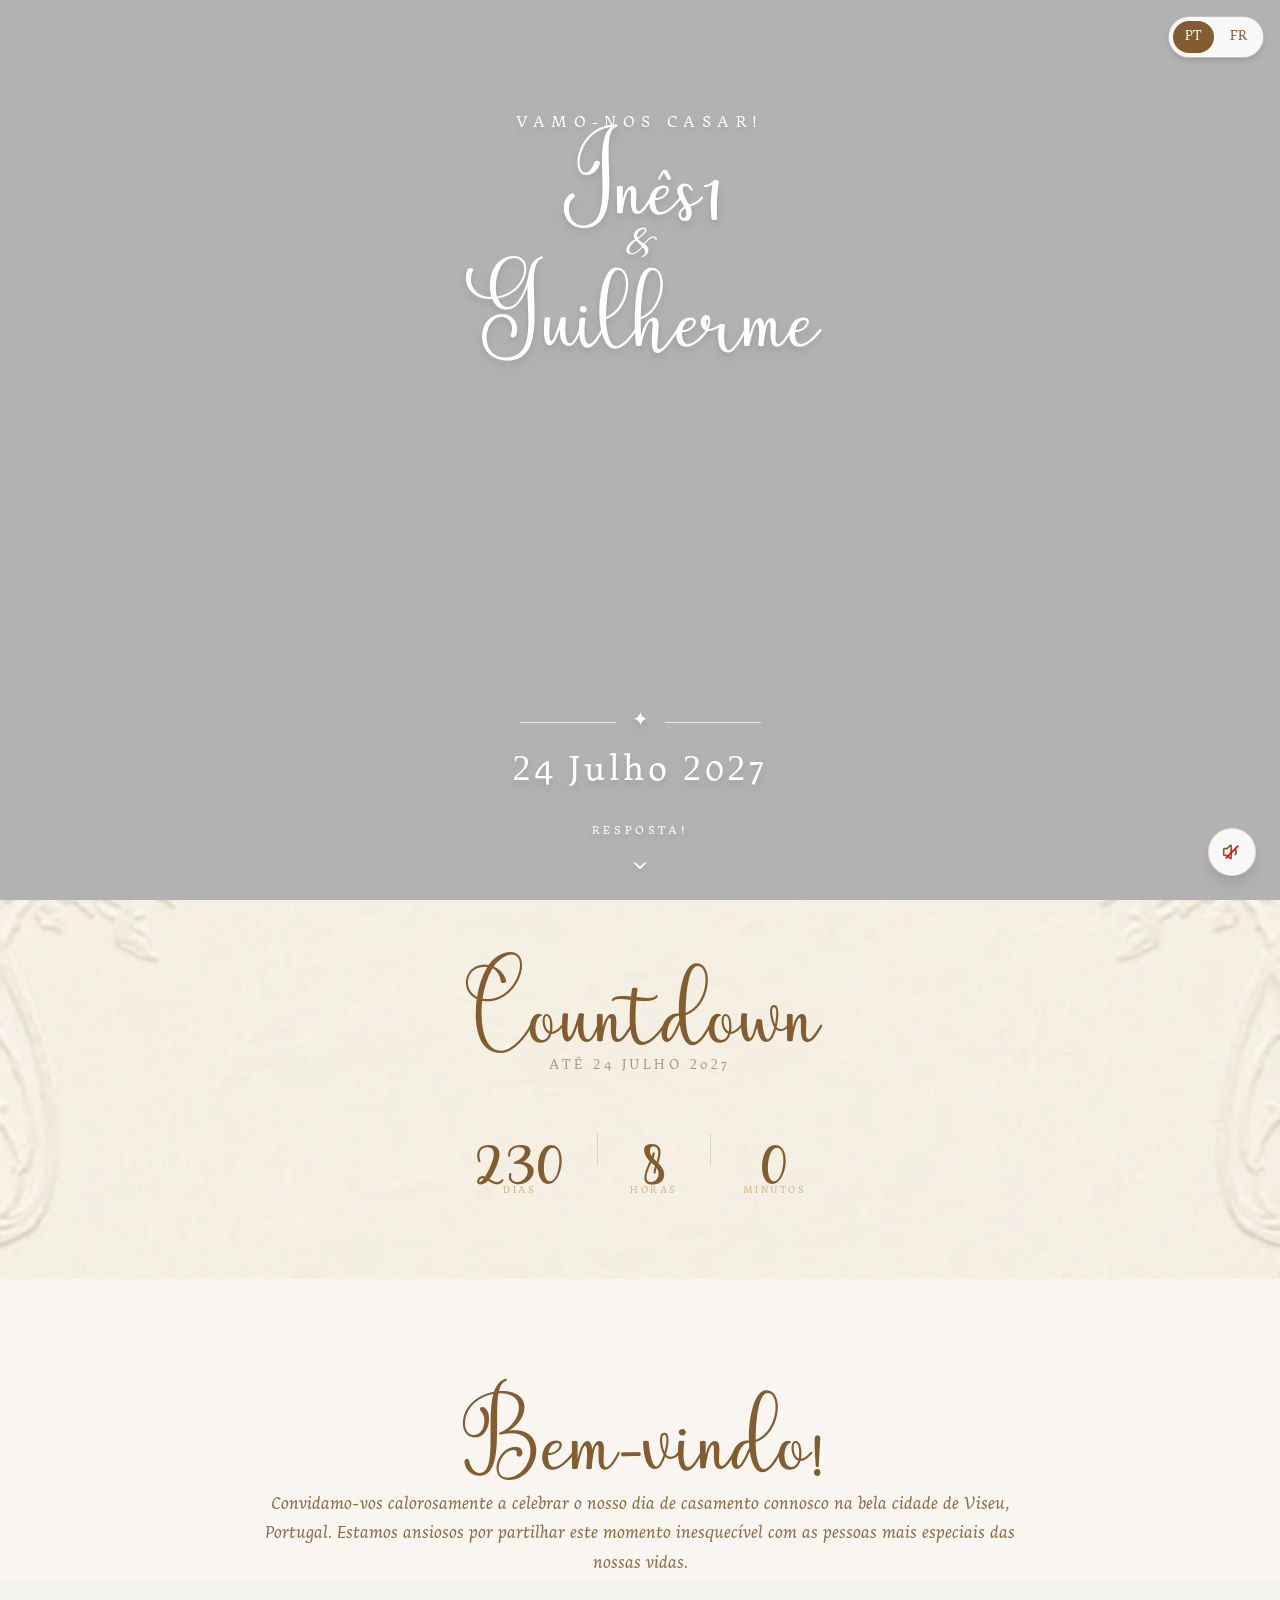
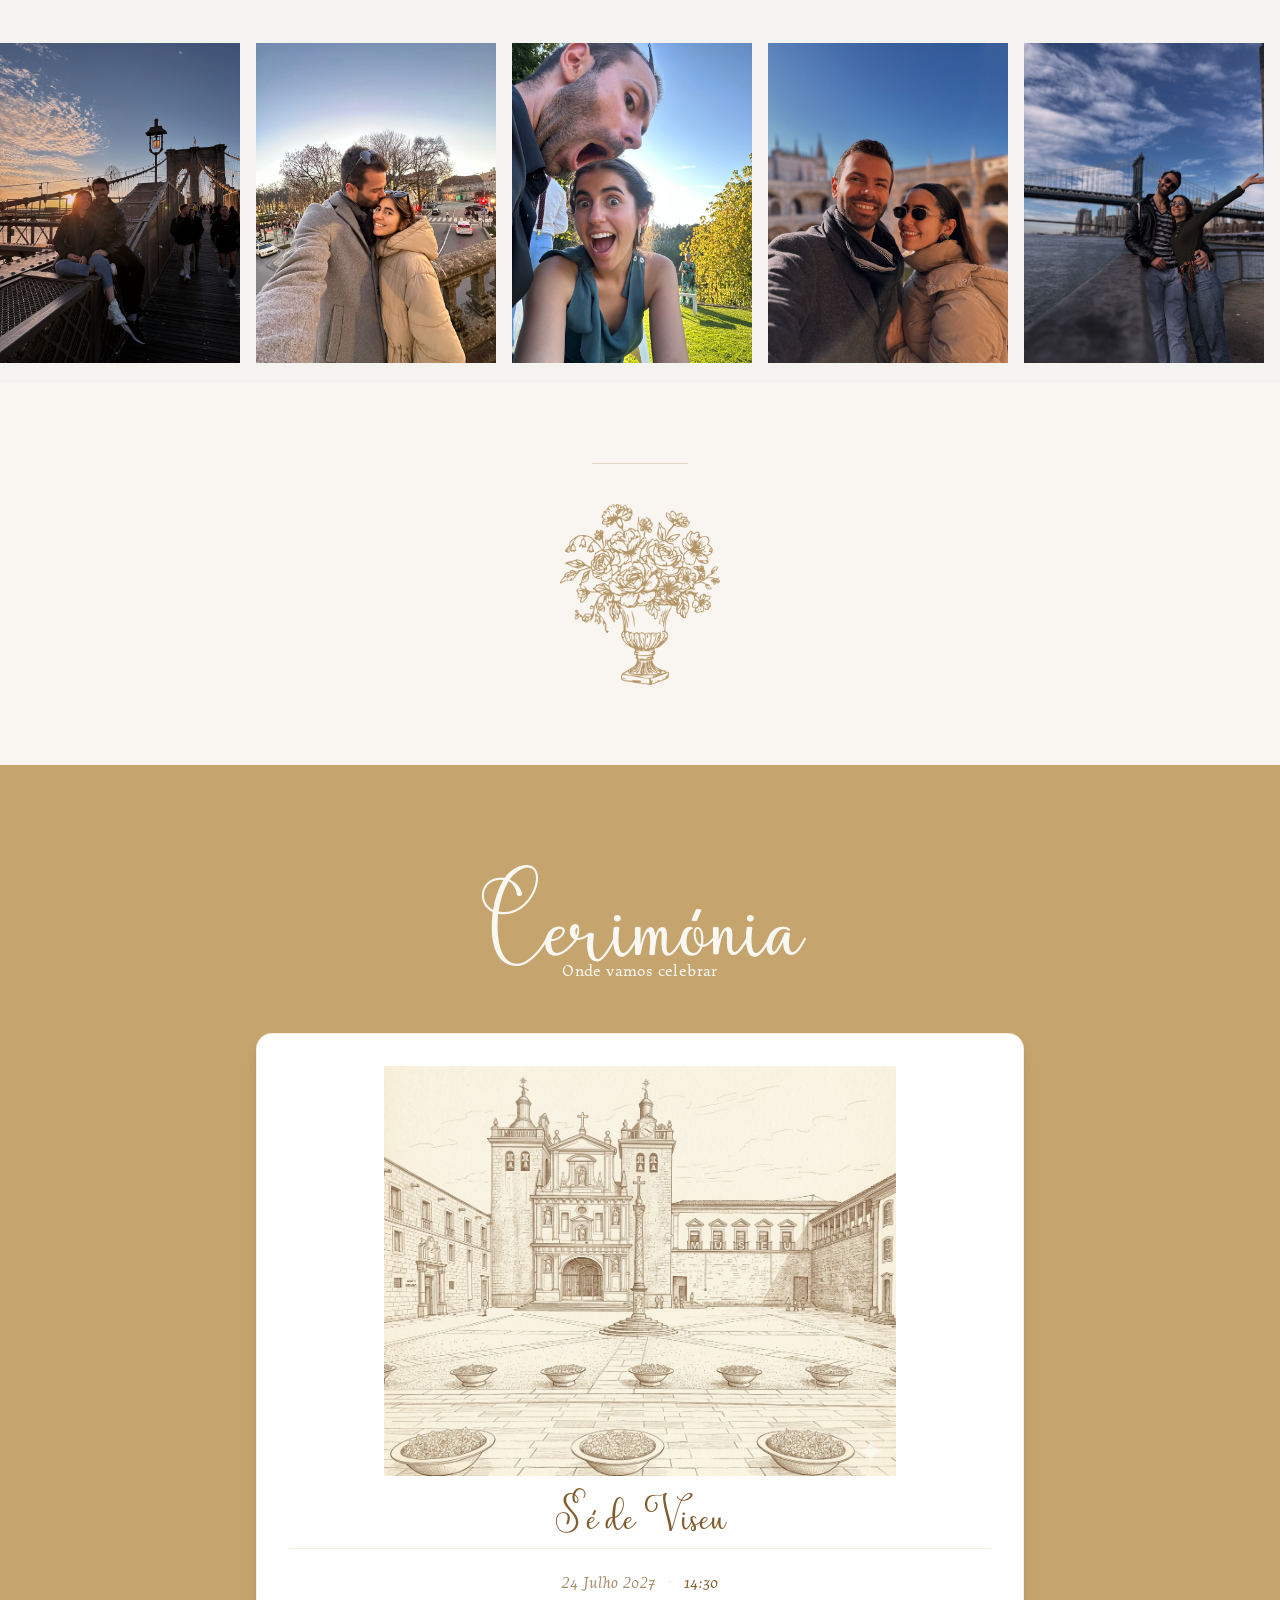
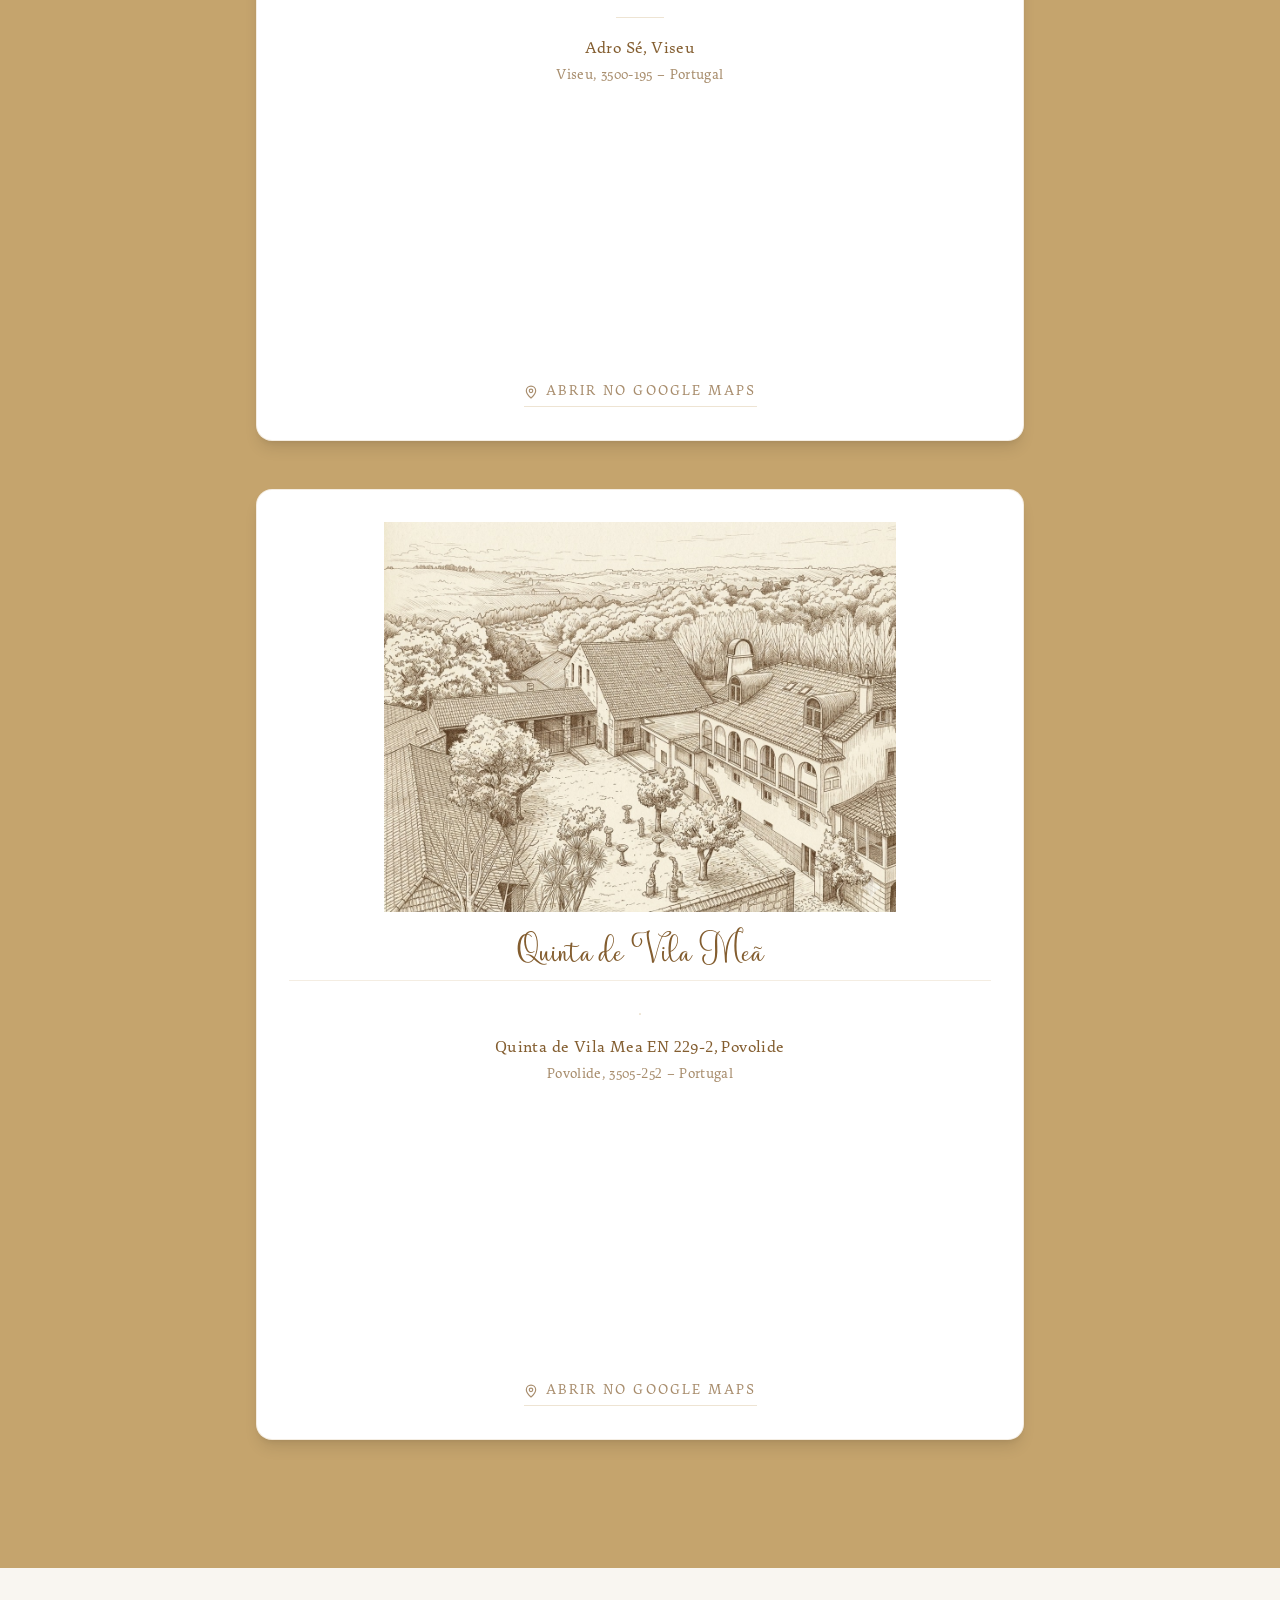
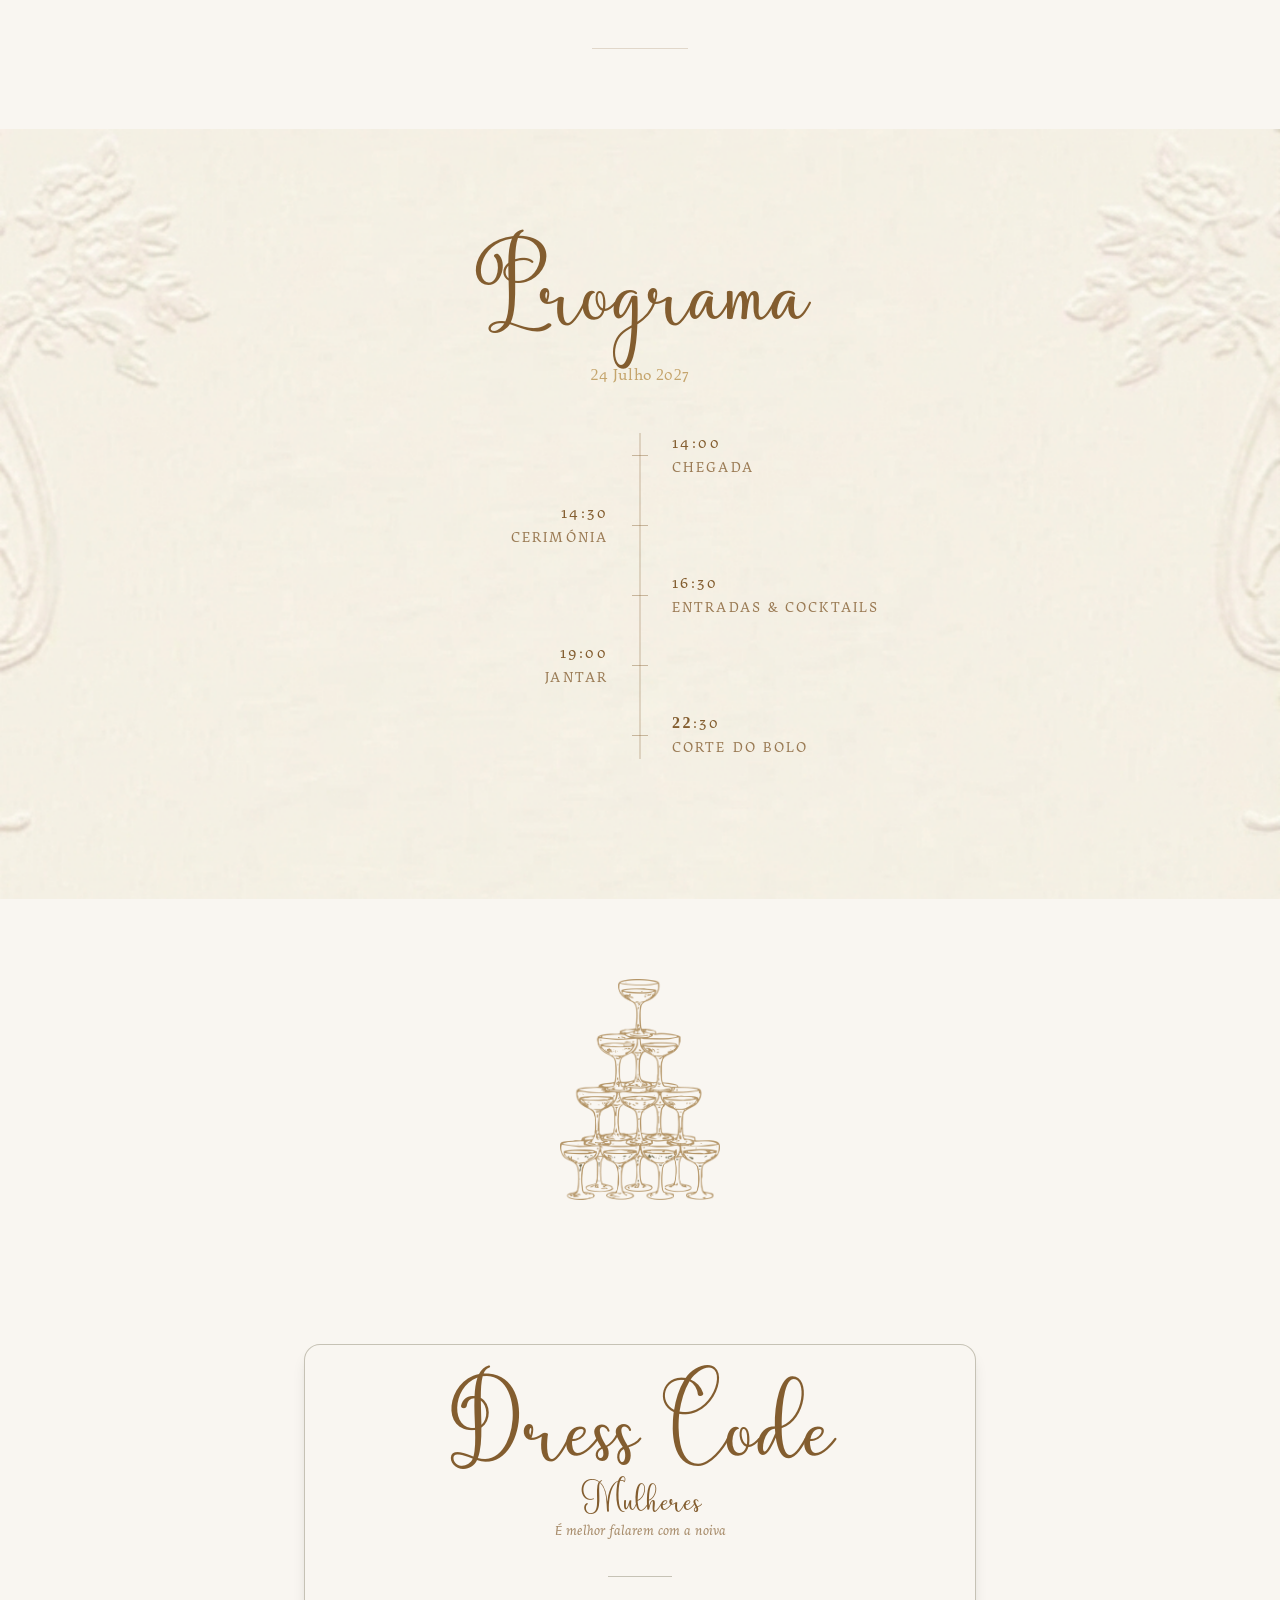
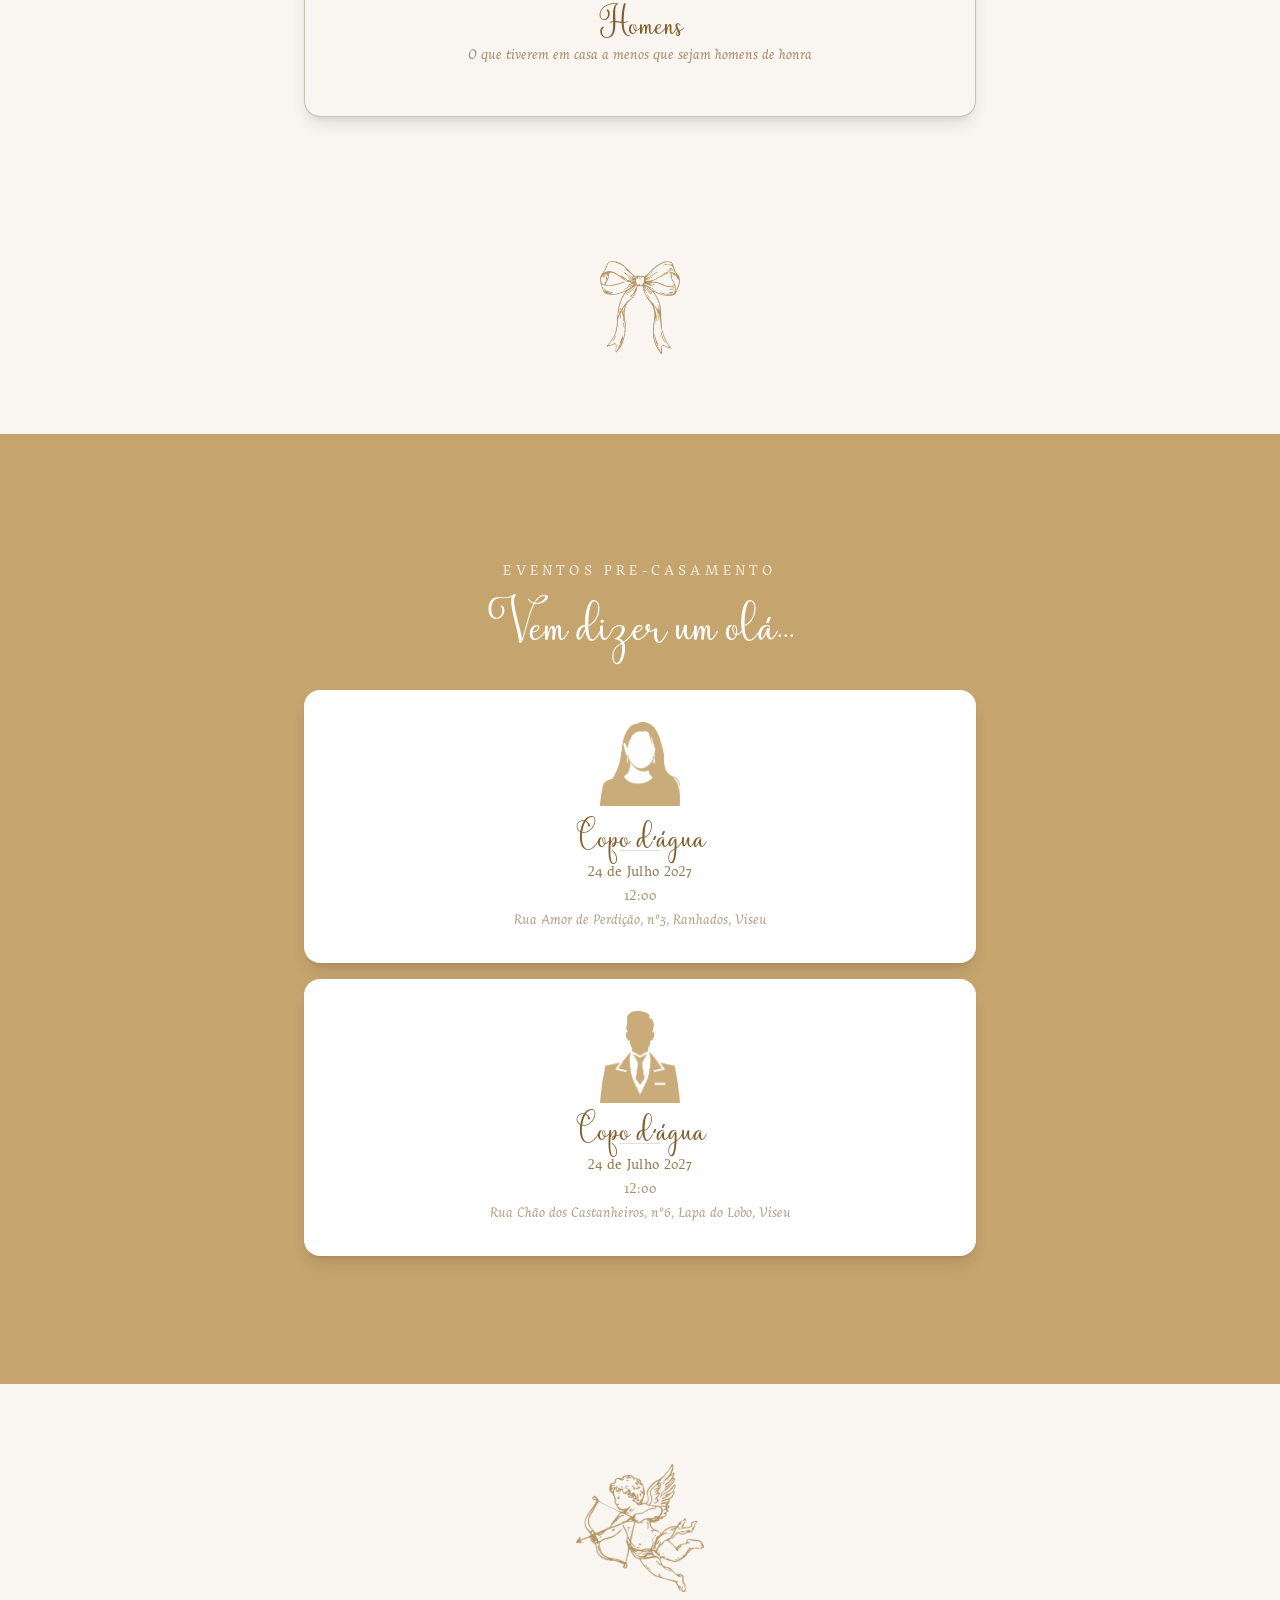
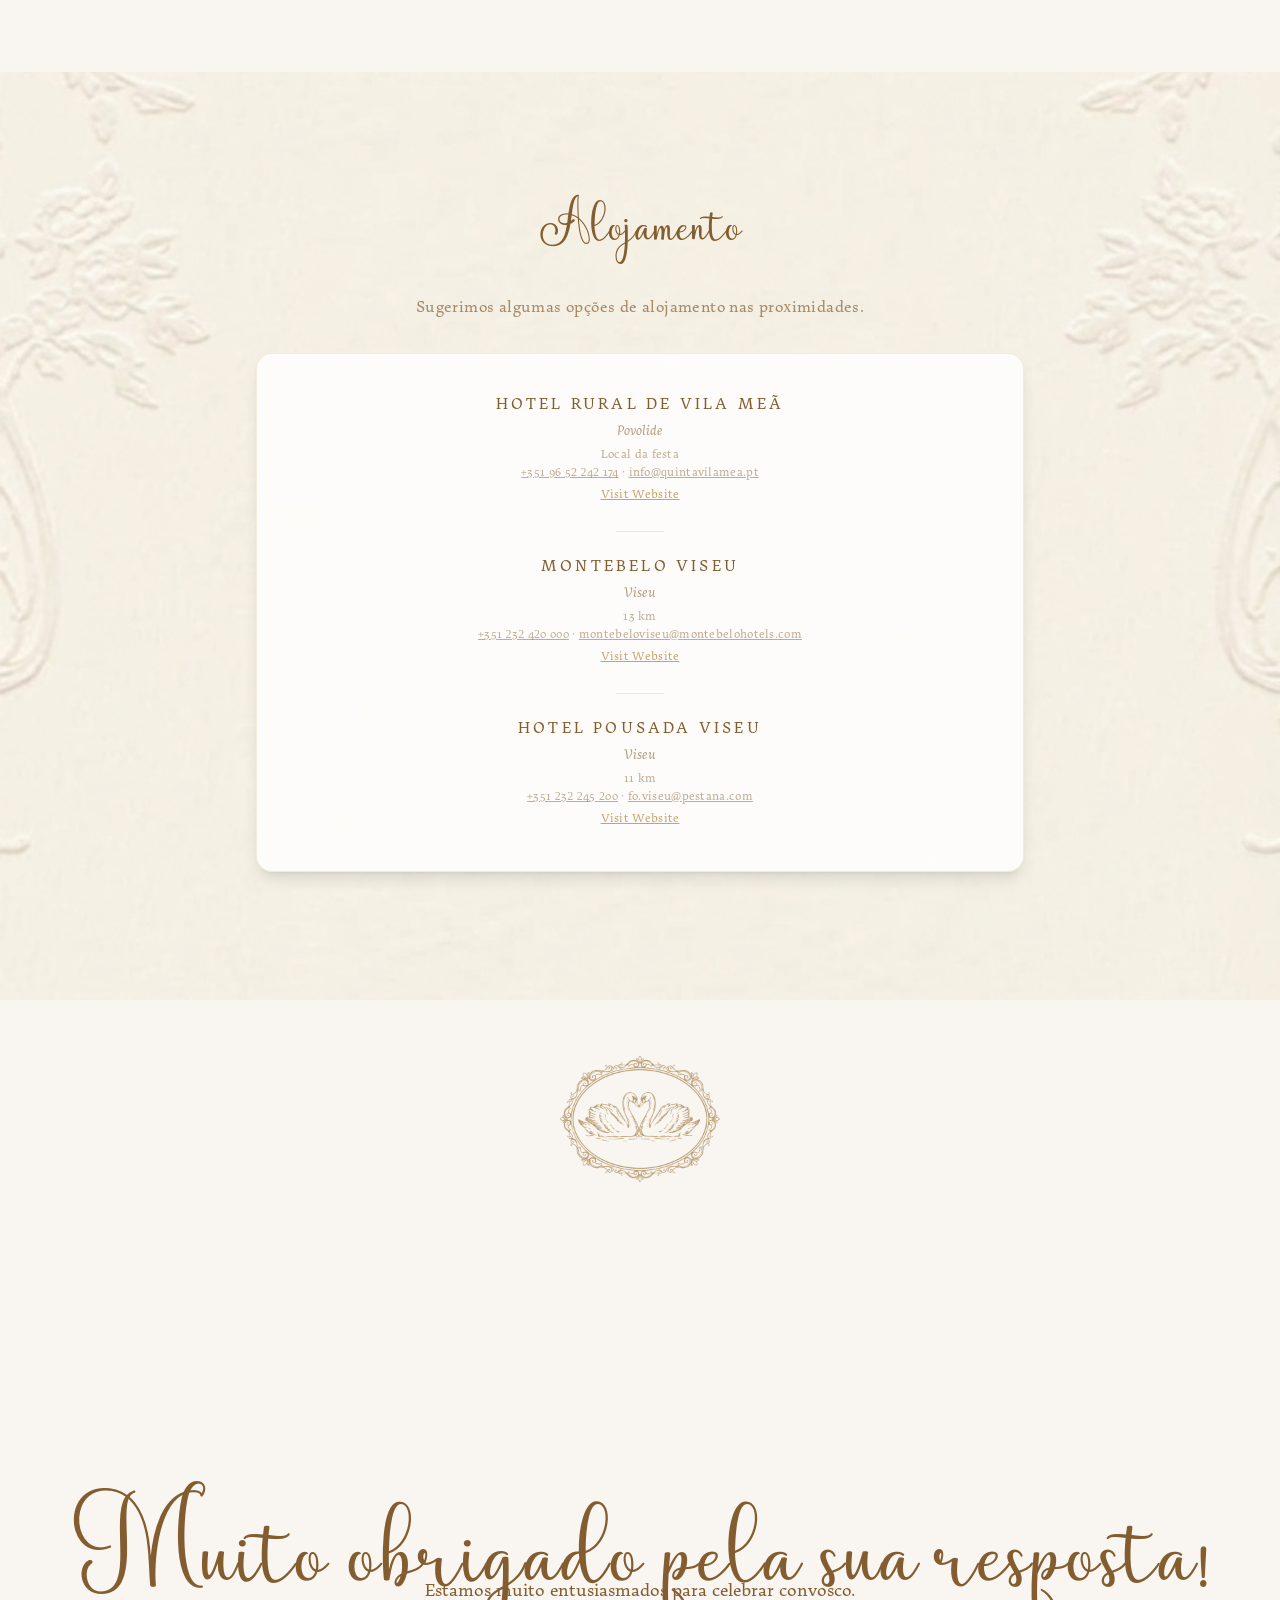
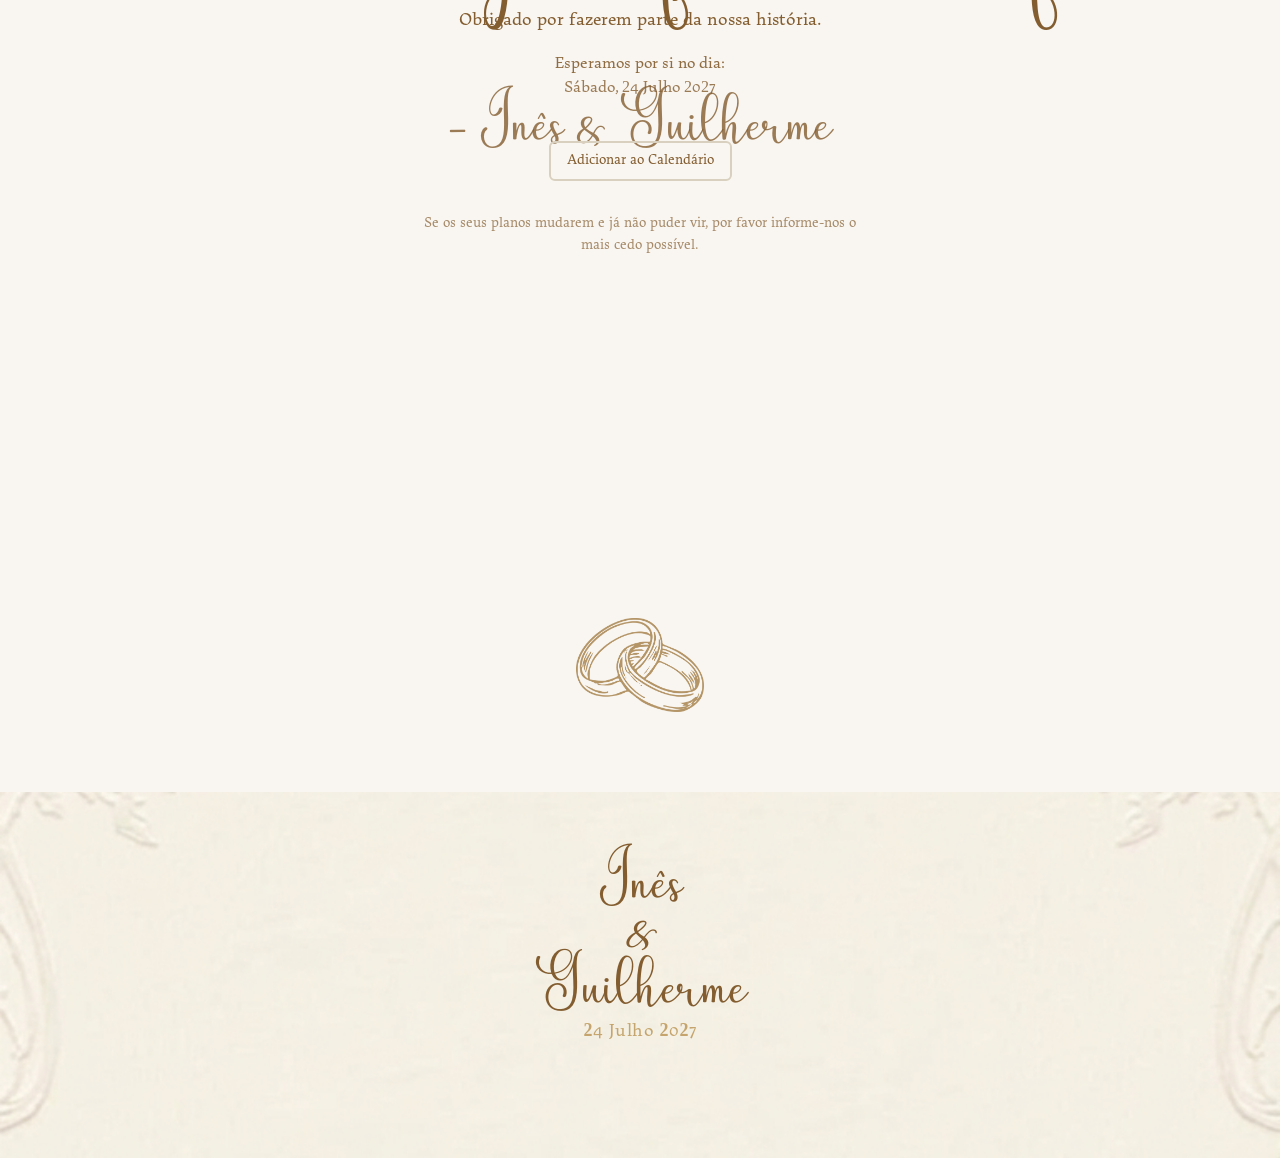
==== obrigado.html @ 1aaa121c "Update obrigado.html" ====
<!DOCTYPE html> <html lang=en class=light translate=no style="color-scheme:light only"><!--

--><meta charset=utf-8>
<meta name=viewport content="width=device-width, initial-scale=1.0">

	
<link rel="stylesheet" href="style.css">

	
<title>Casamento Inês &amp; Guilherme</title>
<meta name=google content=notranslate>

<meta property=og:title content="Casamento Inês &amp; Guilherme">
<meta name=twitter:title content="Casamento Inês &amp; Guilherme">

</head> 
 
 <body>
 <div id=root><div role=region aria-label="Notifications (F8)" tabindex=-1 style=pointer-events:none>
 <ol tabindex=-1 class="fixed top-0 z-[100] flex max-h-screen w-full flex-col-reverse p-4 sm:bottom-0 sm:right-0 sm:top-auto sm:flex-col md:max-w-[420px]">
 </ol>
 </div>
 <section aria-label="Notifications alt+T" tabindex=-1 aria-live=polite aria-relevant="additions text" aria-atomic=false></section>
 <main class=bg-background><div class="fixed top-4 right-4 z-50 flex gap-1 bg-white/90 backdrop-blur-sm border border-sage/30 shadow-md rounded-full p-1">
<button id="btn-pt" class="px-3 py-1.5 rounded-full text-sm font-body font-medium transition-colors bg-sage-dark text-white">
PT
</button>

<button id="btn-fr" class="px-3 py-1.5 rounded-full text-sm font-body font-medium transition-colors text-sage-dark hover:bg-sage/10">
FR
</button>
 </div>
 
 <!-- Video Inicial -->
 
 <section class="relative min-h-screen flex flex-col overflow-hidden bg-white">
 <div class="absolute inset-0 overflow-hidden">
 
<video id="bgVideo"
       autoplay
       muted
       loop
       playsinline
       webkit-playsinline
       preload="auto"
       class="absolute inset-0 w-full h-full object-cover">
  <source src="images/video.mp4" type="video/mp4">
</video>

<script>
const video = document.getElementById("bgVideo");
video.muted = true;
video.play().catch(()=>{});
</script>

 <div class="absolute inset-0 bg-black/30">
 </div>
 </div>
 <div class="relative z-10 flex-1 flex flex-col">
 <div class="flex flex-col items-center text-center px-6 pt-20 md:pt-28">
<p 
class="text-sm md:text-base tracking-[0.4em] uppercase text-white mb-4 font-body font-semibold drop-shadow-lg"
style="opacity:1;transform:none"
data-pt="Vamo-nos casar!"
data-fr="Nous allons nous marier !">

Vamo-nos casar!

</p>
<span class="font-display font-normal text-4xl md:text-6xl text-white block leading-relaxed drop-shadow-lg">
  Inês1
</span>

<span class="font-display font-normal text-3xl md:text-4xl text-white mt-6 mb-8 block italic drop-shadow-lg">
  &amp;
</span>

<span class="font-display font-normal text-4xl md:text-6xl text-white block leading-relaxed drop-shadow-lg">
  Guilherme
</span>
 </h1></div><div class=flex-1></div>
<div class="flex flex-col items-center text-center px-6 pb-8"><div class="flex items-center justify-center gap-4 mb-4" style=opacity:1><span class="h-px bg-white/70 w-12 md:w-24"></span>
 <span class="text-white text-xl drop-shadow-lg">✦</span><span class="h-px bg-white/70 w-12 md:w-24"></span>
 </div>
 <div style=opacity:1;transform:none>
 <p 
class="text-2xl md:text-4xl font-body tracking-widest text-white drop-shadow-lg font-light"
style="opacity:1;transform:none"
data-pt="24 Julho 2027"
data-fr="24 Juillet 2027">

24 Julho 2027

</p>
 
 
 </div>
 </div>
 </div>
 
 <!-- Botão Resposta -->
 
<a href="#rsvp" 
class="relative z-10 flex flex-col items-center gap-2 text-center text-white hover:text-gold transition-colors cursor-pointer pb-8" style="opacity:1"> 
<span class="text-xs tracking-[0.3em] uppercase font-body drop-shadow-lg" data-pt="Resposta!" data-fr="Réponse!"> Resposta! </span>

<div style="transform:translateY(7.67273px)">
<svg xmlns="http://www.w3.org/2000/svg" width="24" height="24"
viewBox="0 0 24 24" fill="none" stroke="currentColor"
stroke-width="2" stroke-linecap="round" stroke-linejoin="round"
class="lucide lucide-chevron-down w-5 h-5 drop-shadow-lg">
<path d="m6 9 6 6 6-6"></path>
</svg>
</div>

</a> 

</section>
 
 <!-- Countdown -->
 
 <section id=countdown class="py-16 md:py-20 px-4 relative overflow-hidden" style="background-image:url(images/white-textured-paper.png);background-size:cover;background-position:center center">
 
 <div class="relative max-w-xl mx-auto text-center">
 <h2 class="font-display text-3xl md:text-6xl text-sage-dark mb-4" style=opacity:1;transform:none>Countdown</h2>
<p 
class="text-sage-dark/60 text-sm font-body tracking-[0.25em] uppercase mb-10"
style="opacity:1"
data-pt="Até 24 Julho 2027"
data-fr="Jusqu'au 24 juillet 2027">

Até 24 Julho 2027

</p>
<div class="flex items-center justify-center" style="opacity:1;transform:none">

  <div class="flex items-center">
    <div class="flex flex-col items-center px-4 md:px-7">
      <span id="days" class="font-display text-4xl md:text-6xl text-sage-dark leading-none">0</span>
      <span class="mt-2 text-[10px] tracking-[0.25em] uppercase text-gold/80 font-body"
            data-pt="Dias" data-fr="Jours">Dias</span>
    </div>
    <span class="w-px h-8 bg-sage-dark/20 mx-1 mb-4"></span>
  </div>

  <div class="flex items-center">
    <div class="flex flex-col items-center px-4 md:px-7">
      <span id="hours" class="font-display text-4xl md:text-6xl text-sage-dark leading-none">0</span>
      <span class="mt-2 text-[10px] tracking-[0.25em] uppercase text-gold/80 font-body"
            data-pt="Horas" data-fr="Heures">Horas</span>
    </div>
    <span class="w-px h-8 bg-sage-dark/20 mx-1 mb-4"></span>
  </div>

  <div class="flex items-center">
    <div class="flex flex-col items-center px-4 md:px-7">
      <span id="minutes" class="font-display text-4xl md:text-6xl text-sage-dark leading-none">0</span>
      <span class="mt-2 text-[10px] tracking-[0.25em] uppercase text-gold/80 font-body"
            data-pt="Minutos" data-fr="Minutes">Minutos</span>
    </div>
  </div>

</div>

</section>

<section class="section-padding pb-0 bg-ivory">
  <div class="max-w-3xl mx-auto text-center mb-12 md:mb-16">
    <h2 class="font-display text-3xl md:text-6xl text-sage-dark mb-6"
        style="opacity:1;transform:none"
        data-pt="Bem-vindo!" data-fr="Bienvenue !">
      Bem-vindo!
    </h2>
    <div style="opacity:1;transform:none">
      <div class="text-sage-dark/90 font-body text-lg leading-relaxed italic">
        <p data-pt="Convidamo-vos calorosamente a celebrar o nosso dia de casamento connosco na bela cidade de Viseu, Portugal. Estamos ansiosos por partilhar este momento inesquecível com as pessoas mais especiais das nossas vidas."
           data-fr="Nous vous invitons chaleureusement à célébrer notre mariage avec nous dans la belle ville de Viseu, Portugal. Nous avons hâte de partager ce moment inoubliable avec les personnes les plus importantes de notre vie.">
          Convidamo-vos calorosamente a celebrar o nosso dia de casamento connosco na bela cidade de Viseu, Portugal. Estamos ansiosos por partilhar este momento inesquecível com as pessoas mais especiais das nossas vidas.
        </p>
      </div>
    </div>
  </div>
</section>

 
 <!-- Imagens a rodar -->
<div class="marquee-wrapper">
  <div class="marquee">
    <!-- Imagens originais -->
    <div class="marquee-track">
      <img src="images/run_images/img1.jpeg" alt="">
      <img src="images/run_images/img2.jpeg" alt="">
      <img src="images/run_images/img3.jpeg" alt="">
      <img src="images/run_images/img4.jpeg" alt="">
      <img src="images/run_images/img5.jpeg" alt="">
      <img src="images/run_images/img6.jpeg" alt="">
      <img src="images/run_images/img7.jpeg" alt="">
    </div>

    <!-- Duplicadas para animação infinita -->
    <div class="marquee-track">
      <img src="images/run_images/img1.jpeg" alt="">
      <img src="images/run_images/img2.jpeg" alt="">
      <img src="images/run_images/img3.jpeg" alt="">
      <img src="images/run_images/img4.jpeg" alt="">
      <img src="images/run_images/img5.jpeg" alt="">
      <img src="images/run_images/img6.jpeg" alt="">
      <img src="images/run_images/img7.jpeg" alt="">
    </div>
  </div>
</div>

<style>
.marquee-wrapper {
  width: 100%;
  overflow-x: hidden; /* evita scroll horizontal */
  height: 340px;
  position: relative;
}

.marquee {
  display: flex;
  gap: 16px;
  width: max-content; /* cresce com as imagens, mas o wrapper corta excesso */
  animation: marquee 20s linear infinite;
}

.marquee-track {
  display: flex;
  gap: 16px;
}

.marquee-track img {
  width: 240px;
  height: 100%;
  object-fit: cover;
  pointer-events: none;
  user-drag: none;
  -webkit-user-drag: none;
}

/* Animação contínua */
@keyframes marquee {
  0% { transform: translateX(0); }
  100% { transform: translateX(-50%); } /* move metade das imagens duplicadas */
}

/* Responsivo */
@media (max-width: 640px) {
  .marquee-wrapper { height: 200px; }
  .marquee-track img { width: 140px; }
}
</style>
	
	

</div></div></section>


<!-- Cerimónia -->

<div class="bg-ivory flex flex-col items-center py-16 md:py-20"><div class="w-24 h-px bg-sage-dark/20 mb-10"></div>

<img src="images/floral-vase-6x28LN74.png" alt class="w-32 md:w-40 h-auto opacity-80">
</div>
<section class=section-padding style=background-color:rgb(197,164,109)>
<div class="max-w-3xl mx-auto">
    <div class="text-center mb-12" style="opacity:1;transform:none">
      
      <h2 class="font-display text-3xl md:text-6xl mb-2" 
          style="color:rgb(249,247,242)"
          data-pt="Cerimónia" data-fr="Cérémonie">
        Cerimónia
      </h2>

      <p class="font-body tracking-wide font-medium" 
         style="color:rgb(249,247,242)"
         data-pt="Onde vamos celebrar" data-fr="Où nous allons célébrer">
        Onde vamos celebrar
      </p>

    </div>

<div class="bg-white rounded-2xl border border-gold/20 p-8 shadow-lg text-center" style=opacity:1;transform:none>
<img src="images/Se_de_viseu.jpeg" alt="Sé de viseu" class="w-full max-w-lg h-auto mx-auto mb-6" loading=lazy>
<h3 class="font-display text-2xl md:text-3xl text-sage-dark mb-6 border-b border-gold/20 pb-4">Sé de Viseu</h3>
<div class="space-y-5 mb-8"><div class="flex items-center justify-center gap-3 text-sage-dark">


<span class="font-body text-base tracking-wide italic opacity-70"
            data-pt="24 Julho 2027" data-fr="24 Juillet 2027">24 Julho 2027</span>


<span class=text-gold/40>·</span><span class="font-body text-base tracking-wide italic">14:30</span></div>
<div class="w-12 h-px bg-gold/30 mx-auto"></div>
<div class="flex flex-col items-center gap-1 text-sage-dark"><span class="font-body text-base tracking-wide">Adro Sé, Viseu</span><span class="font-body text-sm tracking-wide opacity-70">Viseu, 3500-195 – Portugal</span></div>
</div>



<!-- Display do maps -->

  
<div class="w-full rounded-xl overflow-hidden mb-6" style="height:240px">
  <iframe
    src="https://www.google.com/maps/embed?pb=!1m18!1m12!1m3!1d3072.734856429684!2d-7.9110484!3d40.659861!2m3!1f0!2f0!3f0!3m2!1i1024!2i768!4f13.1!3m3!1m2!1s0xd23364c4bb62319%3A0xc153f59aecd86025!2sViseu%20Cathedral!5e0!3m2!1spt-PT!2spt!4v1700000000001!5m2!1spt-PT!2spt"
    width="100%"
    height="240"
    style="border:0;"
    allowfullscreen=""
    loading="lazy"
    referrerpolicy="no-referrer-when-downgrade">
  </iframe>
</div>
  
 
<a href="https://www.google.com/maps/place/Viseu+Cathedral/@40.659865,-7.9136233,17z/data=!3m1!4b1!4m6!3m5!1s0xd23364c4bb62319:0xc153f59aecd86025!8m2!3d40.659861!4d-7.9110484!16s%2Fm%2F047tlg6?entry=ttu&g_ep=EgoyMDI2MDMwMi4wIKXMDSoASAFQAw%3D%3D" 
   target="_blank" 
   rel="noopener noreferrer" 
   class="inline-flex items-center gap-2 font-body text-sm tracking-[0.15em] uppercase text-sage-dark/70 hover:text-gold transition-colors border-b border-gold/30 hover:border-gold pb-1">
   
   <svg xmlns="http://www.w3.org/2000/svg" width="24" height="24" viewBox="0 0 24 24" fill="none" stroke="currentColor" stroke-width="2" stroke-linecap="round" stroke-linejoin="round" class="lucide lucide-map-pin w-3.5 h-3.5">
      <path d="M20 10c0 4.993-5.539 10.193-7.399 11.799a1 1 0 0 1-1.202 0C9.539 20.193 4 14.993 4 10a8 8 0 0 1 16 0"></path>
      <circle cx="12" cy="10" r="3"></circle>
   </svg>

   <span data-pt="Abrir no Google Maps" data-fr="Ouvrir sur Google Maps">
     Abrir no Google Maps
   </span>

</a>
  </div>
 
 
 <!-- Segundo Quadro -->
 
 <div class="max-w-3xl mx-auto"><div class="text-center mb-12" style=opacity:1;transform:none></div>
<div class="bg-white rounded-2xl border border-gold/20 p-8 shadow-lg text-center" style=opacity:1;transform:none>
<img src="images/Vila_mea.jpeg" alt="Vila Mea" class="w-full max-w-lg h-auto mx-auto mb-6" loading=lazy>
<h3 class="font-display text-xl md:text-2xl leading-loose text-sage-dark mb-6 border-b border-gold/20 pb-4">Quinta de Vila Meã</h3>
<div class="space-y-2 mb-8"><div class="flex items-center justify-center gap-3 text-sage-dark">
<span class=text-gold/40>·</span></div>

<div class="flex flex-col items-center gap-1 text-sage-dark"><span class="font-body text-base tracking-wide">Quinta de Vila Mea EN 229-2, Povolide</span><span class="font-body text-sm tracking-wide opacity-70">Povolide, 3505-252 – Portugal</span></div>
</div>



<!-- Display do maps -->

<div class="w-full rounded-xl overflow-hidden mb-6" style="height:240px">
<iframe 
  src="https://www.google.com/maps/embed?pb=!1m18!1m12!1m3!1d3071.828813268622!2d-7.8235083!3d40.6390943!2m3!1f0!2f0!3f0!3m2!1i1024!2i768!4f13.1!3m3!1m2!1s0xd2334f17771e11f%3A0xd314812df9d1942e!2sQuinta%20Vila%20Me%C3%A3!5e0!3m2!1spt-PT!2spt!4v1700000000000!5m2!1spt-PT!2spt" 
  width="100%" 
  height="240" 
  style="border:0;" 
  allowfullscreen="" 
  loading="lazy" 
  referrerpolicy="no-referrer-when-downgrade">
</iframe>
</div>
 
<a href="https://maps.app.goo.gl/czotxUMR47vqseSX7" 
   target="_blank" 
   rel="noopener noreferrer" 
   class="inline-flex items-center gap-2 font-body text-sm tracking-[0.15em] uppercase text-sage-dark/70 hover:text-gold transition-colors border-b border-gold/30 hover:border-gold pb-1">
   
   <svg xmlns="http://www.w3.org/2000/svg" width="24" height="24" viewBox="0 0 24 24" fill="none" stroke="currentColor" stroke-width="2" stroke-linecap="round" stroke-linejoin="round" class="lucide lucide-map-pin w-3.5 h-3.5">
      <path d="M20 10c0 4.993-5.539 10.193-7.399 11.799a1 1 0 0 1-1.202 0C9.539 20.193 4 14.993 4 10a8 8 0 0 1 16 0"></path>
      <circle cx="12" cy="10" r="3"></circle>
   </svg>

   <span data-pt="Abrir no Google Maps" data-fr="Ouvrir sur Google Maps">
     Abrir no Google Maps
   </span>

</a>
 
 
 </div>
 </section>
 
 <div class="bg-ivory flex justify-center py-16 md:py-20">
 <div class="w-24 h-px bg-sage-dark/20"></div></div>
 
<!-- Programa -->
 
<section class="section-padding relative overflow-hidden"
         style="background-image:url('images/white-textured-paper.png'); background-size:cover; background-position:center center;"> 

  <div class="text-center mb-8" style="opacity:1;transform:none">
    
    <h2 class="font-display text-3xl md:text-6xl text-sage-dark mb-8"
        data-pt="Programa" data-fr="Programme">
      Programa
    </h2>

    <p class="text-gold font-body tracking-wide font-medium mt-12"
       data-pt="24 Julho 2027" data-fr="24 Juillet 2027">
      24 Julho 2027
    </p>
    
  </div>

  <div class="relative">
    <div class="absolute left-1/2 top-3 bottom-3 w-px bg-sage-dark/40 -translate-x-1/2"></div>
    <div class="space-y-0">
      
      <!-- 14:00 Chegada -->
      <div class="relative flex items-center py-3" style="opacity:1;transform:none">
        <div class="absolute left-1/2 -translate-x-1/2 w-4 h-px bg-sage-dark/40"></div>
        <div class="w-1/2 pr-8 text-right"></div>
        <div class="w-1/2 pl-8 text-left">
          <div>
            <p class="font-body font-bold text-sage-dark tracking-[0.15em] text-sm md:text-base">14:00</p>
            <p class="font-body text-sage-dark/80 tracking-[0.15em] uppercase text-xs md:text-sm mt-0.5"
               data-pt="Chegada" data-fr="Arrivée">
              Chegada
            </p>
          </div>
        </div>
      </div>

      <!-- 14:30 Cerimónia -->
      <div class="relative flex items-center py-3" style="opacity:1;transform:none">
        <div class="absolute left-1/2 -translate-x-1/2 w-4 h-px bg-sage-dark/40"></div>
        <div class="w-1/2 pr-8 text-right">
          <div>
            <p class="font-body font-bold text-sage-dark tracking-[0.15em] text-sm md:text-base">14:30</p>
            <p class="font-body text-sage-dark/80 tracking-[0.15em] uppercase text-xs md:text-sm mt-0.5"
               data-pt="Cerimónia" data-fr="Cérémonie">
              Cerimónia
            </p>
          </div>
        </div>
        <div class="w-1/2 pl-8 text-left"></div>
      </div>

      <!-- 16:30 Entradas & Cocktails -->
      <div class="relative flex items-center py-3" style="opacity:1;transform:none">
        <div class="absolute left-1/2 -translate-x-1/2 w-4 h-px bg-sage-dark/40"></div>
        <div class="w-1/2 pr-8 text-right"></div>
        <div class="w-1/2 pl-8 text-left">
          <div>
            <p class="font-body font-bold text-sage-dark tracking-[0.15em] text-sm md:text-base">16:30</p>
            <p class="font-body text-sage-dark/80 tracking-[0.15em] uppercase text-xs md:text-sm mt-0.5"
               data-pt="Entradas & Cocktails" data-fr="Entrées & Cocktails">
              Entradas & Cocktails
            </p>
          </div>
        </div>
      </div>

      <!-- 19:00 Jantar -->
      <div class="relative flex items-center py-3" style="opacity:1;transform:none">
        <div class="absolute left-1/2 -translate-x-1/2 w-4 h-px bg-sage-dark/40"></div>
        <div class="w-1/2 pr-8 text-right">
          <div>
            <p class="font-body font-bold text-sage-dark tracking-[0.15em] text-sm md:text-base">19:00</p>
            <p class="font-body text-sage-dark/80 tracking-[0.15em] uppercase text-xs md:text-sm mt-0.5"
               data-pt="Jantar" data-fr="Dîner">
              Jantar
            </p>
          </div>
        </div>
        <div class="w-1/2 pl-8 text-left"></div>
      </div>

      <!-- 22:30 Corte do Bolo -->
      <div class="relative flex items-center py-3" style="opacity:1;transform:none">
        <div class="absolute left-1/2 -translate-x-1/2 w-4 h-px bg-sage-dark/40"></div>
        <div class="w-1/2 pr-8 text-right"></div>
        <div class="w-1/2 pl-8 text-left">
          <div>
            <p class="font-body font-bold text-sage-dark tracking-[0.15em] text-sm md:text-base">22:30</p>
            <p class="font-body text-sage-dark/80 tracking-[0.15em] uppercase text-xs md:text-sm mt-0.5"
               data-pt="Corte do Bolo" data-fr="Découpe du gâteau">
              Corte do Bolo
            </p>
          </div>
        </div>
      </div>

    </div>
  </div>
</section>
 
 <div class="bg-ivory flex justify-center py-16 md:py-20">
 <img src="images/champagne-tower-Or6MBjHQ.png" alt class="w-32 md:w-40 h-auto opacity-80"></div>
 
 <!-- Dress Code -->
 
<section class="relative overflow-hidden bg-ivory">
  <div class="relative z-10 px-6 md:px-16 py-10 md:py-16">
    <div class="max-w-4xl mx-auto flex justify-center">
      <!-- Container interno sólido -->
      <div class="bg-ivory rounded-2xl border border-sage/30 p-8 md:p-12 shadow-lg text-center w-full max-w-2xl">
        
        <!-- Título principal -->
        <h2 class="font-display text-3xl md:text-6xl text-sage-dark mb-8"
            data-pt="Dress Code" data-fr="Code Vestimentaire">
          Dress Code
        </h2>
        
        <!-- Mulheres -->
        <div class="mb-8">
          <h3 class="font-display text-xl md:text-2xl text-sage-dark mb-2"
              data-pt="Mulheres" data-fr="Femmes">
            Mulheres
          </h3>
          <p class="text-sage-dark/70 font-body text-sm italic leading-relaxed max-w-md mx-auto"
             data-pt="É melhor falarem com a noiva" data-fr="Il vaut mieux parler à la mariée">
            É melhor falarem com a noiva
          </p>
        </div>
        
        <div class="w-16 h-px bg-sage/30 mx-auto mb-8"></div>
        
        <!-- Homens -->
        <div>
          <h3 class="font-display text-xl md:text-2xl text-sage-dark mb-2"
              data-pt="Homens" data-fr="Hommes">
            Homens
          </h3>
          <p class="text-sage-dark/70 font-body text-sm italic leading-relaxed max-w-md mx-auto"
             data-pt="O que tiverem em casa a menos que sejam homens de honra" 
             data-fr="Ce que vous avez à la maison, sauf si vous êtes garçons d'honneur">
            O que tiverem em casa a menos que sejam homens de honra
          </p>
        </div>
        
      </div>
    </div>
  </div>
</section>

	 
 <div class="bg-ivory flex flex-col items-center py-16 md:py-20">
 <img src="images/bow-illustration-DWFdIPv5.png" alt class="w-16 md:w-20 h-auto opacity-80"></div>
 
 <!-- Copo d'agua -->
 
<section class="section-padding" style="background-color:rgb(197,164,109)">
  <div class="max-w-3xl mx-auto">

    <!-- Título da seção -->
    <div class="text-center mb-6" style="opacity:1;transform:none">
      <p class="font-body text-sm tracking-[0.3em] uppercase text-white/80"
         data-pt="Eventos Pre-Casamento" data-fr="Événements Pré-Mariage">
        Eventos Pre-Casamento
      </p>
    </div>

    <!-- Subtítulo -->
    <div class="text-center max-w-2xl mx-auto mb-6" style="opacity:1;transform:none">
      <h2 class="font-display text-3xl md:text-5xl mb-12 text-white"
          data-pt="Vem dizer um olá..." data-fr="Venez dire bonjour...">
        Vem dizer um olá...
      </h2>
    </div>

    <div class="flex flex-col gap-4 max-w-2xl mx-auto">

      <!-- Primeiro evento -->
      <div class="bg-white rounded-2xl p-6 md:p-8 shadow-lg text-center" style="opacity:1;transform:none">
        <img src="images/mulher_dourado.png" alt class="w-20 h-auto mx-auto mb-4 opacity-90">

        <h3 class="font-display text-xl md:text-2xl mb-5" style="color:rgb(130,95,48)"
            data-pt="Copo d'água" data-fr="Verre d'eau">
          Copo d'água
        </h3>

        <div class="w-10 h-px mx-auto mb-3" style="background-color:rgba(130,95,48,0.2)"></div>

        <p class="font-body text-sm font-medium tracking-wide mb-1" style="color:rgba(130,95,48,0.85)"
           data-pt="24 de Julho 2027" data-fr="24 Juillet 2027">
          24 de Julho 2027
        </p>

        <p class="font-body text-sm tracking-wide mb-1" style="color:rgba(130,95,48,0.7)">12:00</p>
        <p class="font-body text-sm italic" style="color:rgba(130,95,48,0.6)"
           data-pt="Rua Amor de Perdição, nº3, Ranhados, Viseu"
           data-fr="Rue Amor de Perdição, nº3, Ranhados, Viseu">
          Rua Amor de Perdição, nº3, Ranhados, Viseu
        </p>
      </div>

      <!-- Segundo evento -->
      <div class="bg-white rounded-2xl p-6 md:p-8 shadow-lg text-center" style="opacity:1;transform:none">
        <img src="images/homem_dourado.png" alt class="w-20 h-auto mx-auto mb-3 opacity-90">

        <h3 class="font-display text-xl md:text-2xl mb-5" style="color:rgb(130,95,48)"
            data-pt="Copo d'água" data-fr="Verre d'eau">
          Copo d'água
        </h3>

        <div class="w-10 h-px mx-auto mb-3" style="background-color:rgba(130,95,48,0.2)"></div>

        <p class="font-body text-sm font-medium tracking-wide mb-1" style="color:rgba(130,95,48,0.85)"
           data-pt="24 de Julho 2027" data-fr="24 Juillet 2027">
          24 de Julho 2027
        </p>

        <p class="font-body text-sm tracking-wide mb-1" style="color:rgba(130,95,48,0.7)">12:00</p>
        <p class="font-body text-sm italic" style="color:rgba(130,95,48,0.6)"
           data-pt="Rua Chão dos Castanheiros, nº6, Lapa do Lobo, Viseu"
           data-fr="Rue Chão dos Castanheiros, nº6, Lapa do Lobo, Viseu">
          Rua Chão dos Castanheiros, nº6, Lapa do Lobo, Viseu
        </p>
      </div>

    </div>
  </div>
</section>
 
  <!-- Sugestões de alojamento -->
 
 <div class="bg-ivory flex flex-col items-center py-16 md:py-20">
 <img src="images/cupid-illustration-BO3_EWaD.png" alt class="w-24 md:w-32 h-auto opacity-80"></div>


<section class="section-padding relative overflow-hidden">
  <div class="absolute inset-0">
    <img src="images/white-textured-paper.png" alt class="w-full h-full object-cover">
  </div>

  <div class="max-w-3xl mx-auto relative z-10">
    <div class="text-center mb-8" style="opacity:1;transform:none">
      <h2 class="font-display text-3xl md:text-5xl text-sage-dark leading-relaxed"
          data-pt="Alojamento" data-fr="Hébergement">
        Alojamento
      </h2>
      <p class="text-sage-dark/70 font-body tracking-wide mt-12"
         data-pt="Sugerimos algumas opções de alojamento nas proximidades."
         data-fr="Nous suggérons quelques options d'hébergement à proximité.">
        Sugerimos algumas opções de alojamento nas proximidades.
      </p>
    </div>

    <div class="bg-white/80 backdrop-blur-sm border border-gold/20 rounded-2xl p-8 md:p-10 shadow-lg" style="opacity:1;transform:none">
      <div class="space-y-0">

        <!-- Hotel 1 -->
        <div class="text-center py-6 first:pt-0 last:pb-0">
          <h3 class="font-body text-sm md:text-base uppercase tracking-[0.2em] text-sage-dark"
              data-pt="Hotel Rural de Vila Meã" data-fr="Hôtel Rural de Vila Meã">
            Hotel Rural de Vila Meã
          </h3>
          <p class="text-sage-dark/60 font-body text-sm italic mt-1"
             data-pt="Povolide" data-fr="Povolide">
            Povolide
          </p>
          <p class="text-sage-dark/50 font-body text-xs tracking-wide mt-1.5"
             data-pt="Local da festa" data-fr="Lieu de la fête">
            Local da festa
          </p>
          <p class="text-sage-dark/50 font-body text-xs tracking-wide mt-0.5">
            <a href="tel:+34952877500" class="underline hover:text-gold transition-colors">+351 96 52 242 174</a> · 
            <a href="mailto:info@quintavilamea.pt" class="underline hover:text-gold transition-colors">info@quintavilamea.pt</a>
          </p>
          <a href="https://quintavilamea.pt/" target="_blank" rel="noopener noreferrer"
             class="inline-block text-gold font-body text-xs tracking-wide mt-1.5 underline hover:text-sage-dark transition-colors"
             data-pt="Visit Website" data-fr="Visiter le site">
            Visit Website
          </a>
        </div>

        <div class="w-12 h-px bg-gold/25 mx-auto mb-6"></div>

        <!-- Hotel 2 -->
        <div class="text-center py-6 first:pt-0 last:pb-0">
          <h3 class="font-body text-sm md:text-base uppercase tracking-[0.2em] text-sage-dark"
              data-pt="Montebelo Viseu" data-fr="Montebelo Viseu">
            Montebelo Viseu
          </h3>
          <p class="text-sage-dark/60 font-body text-sm italic mt-1"
             data-pt="Viseu" data-fr="Viseu">
            Viseu
          </p>
          <p class="text-sage-dark/50 font-body text-xs tracking-wide mt-1.5"
             data-pt="13 km" data-fr="13 km">
            13 km
          </p>
          <p class="text-sage-dark/50 font-body text-xs tracking-wide mt-0.5">
            <a href="tel:+34952872315" class="underline hover:text-gold transition-colors">+351 232 420 000</a> · 
            <a href="mailto:montebeloviseu@montebelohotels.com" class="underline hover:text-gold transition-colors">montebeloviseu@montebelohotels.com</a>
          </p>
          <a href="https://montebelohotels.com/montebelo-viseu-congress-hotel/pt/home" target="_blank" rel="noopener noreferrer"
             class="inline-block text-gold font-body text-xs tracking-wide mt-1.5 underline hover:text-sage-dark transition-colors"
             data-pt="Visit Website" data-fr="Visiter le site">
            Visit Website
          </a>
        </div>

        <div class="w-12 h-px bg-gold/25 mx-auto mb-6"></div>

        <!-- Hotel 3 -->
        <div class="text-center py-6 first:pt-0 last:pb-0">
          <h3 class="font-body text-sm md:text-base uppercase tracking-[0.2em] text-sage-dark"
              data-pt="Hotel Pousada Viseu" data-fr="Hôtel Pousada Viseu">
            Hotel Pousada Viseu
          </h3>
          <p class="text-sage-dark/60 font-body text-sm italic mt-1"
             data-pt="Viseu" data-fr="Viseu">
            Viseu
          </p>
          <p class="text-sage-dark/50 font-body text-xs tracking-wide mt-1.5"
             data-pt="11 km" data-fr="11 km">
            11 km
          </p>
          <p class="text-sage-dark/50 font-body text-xs tracking-wide mt-0.5">
            <a href="tel:+34952873855" class="underline hover:text-gold transition-colors">+351 232 245 200</a> · 
            <a href="mailto:fo.viseu@pestana.com" class="underline hover:text-gold transition-colors">fo.viseu@pestana.com</a>
          </p>
          <a href="https://www.pousadas.pt/fr/hotel/pousada-viseu" target="_blank" rel="noopener noreferrer"
             class="inline-block text-gold font-body text-xs tracking-wide mt-1.5 underline hover:text-sage-dark transition-colors"
             data-pt="Visit Website" data-fr="Visiter le site">
            Visit Website
          </a>
        </div>

      </div>
    </div>
  </div>
</section>

<div class="bg-ivory flex justify-center py-10 md:py-14">
<img src="images/swans-framed-ByH4RE7t.png" alt class="w-32 md:w-40 h-auto opacity-80"></div>


<!-- Confirmação resposta -->



<section id=rsvp-confirmation class="min-h-screen bg-ivory flex items-center justify-center relative overflow-hidden">
<div class="w-full flex flex-col items-center justify-center px-6 py-20 mb-24 gap-12" style=opacity:1>

<h2 class="font-display text-5xl md:text-6xl text-sage-dark text-center leading-relaxed tracking-wide" style=opacity:1;transform:none
data-pt="Muito obrigado pela sua resposta!"
data-fr="Merci beaucoup pour votre réponse!">
Muito obrigado pela sua resposta!
</h2>
<div class="max-w-2xl text-center flex flex-col gap-8 md:gap-10" style=opacity:1;transform:none>


<p class="text-sage-dark font-body text-lg md:text-xl leading-relaxed"
   data-pt="Estamos muito entusiasmados para celebrar convosco."
   data-fr="Nous sommes très heureux de célébrer avec vous.">
  Estamos muito entusiasmados para celebrar convosco.
</p>

<p class="text-sage-dark font-body text-lg md:text-xl leading-relaxed"
   data-pt="Obrigado por fazerem parte da nossa história."
   data-fr="Merci de faire partie de notre histoire.">
  Obrigado por fazerem parte da nossa história.
</p>

<p class="text-sage-dark/90 font-body text-base md:text-lg font-medium mt-4"
   data-pt="Esperamos por si no dia:"
   data-fr="Nous espérons vous voir le :">
  Esperamos por si no dia:
</p>

<p class="text-sage-dark/80 font-body text-base md:text-lg capitalize"
   data-pt="Sábado, 24 Julho 2027"
   data-fr="Samedi, 24 Juillet 2027">
  Sábado, 24 Julho 2027
</p>



<p class="text-sage-dark/80 font-display text-3xl md:text-4xl mt-16" style=opacity:1>— Inês &amp; Guilherme<div class="mt-16 flex flex-col items-center gap-4" style=opacity:1;transform:none>

<div class="relative inline-block text-left">
  <!-- Botão principal -->
  <button id="add-to-calendar"
          class="inline-flex items-center justify-center whitespace-nowrap rounded-md text-sm font-medium border-2 bg-transparent hover:border-ivory h-10 px-4 py-2 gap-2 border-sage-dark/30 text-sage-dark hover:bg-sage-dark hover:text-white transition-colors"
          data-pt="Adicionar ao Calendário"
          data-fr="Ajouter au calendrier">
    <svg xmlns="http://www.w3.org/2000/svg" width="24" height="24" viewBox="0 0 24 24" fill="none" stroke="currentColor" stroke-width="2" stroke-linecap="round" stroke-linejoin="round" class="lucide lucide-calendar-plus w-5 h-5">
      <path d="M8 2v4"></path>
      <path d="M16 2v4"></path>
      <path d="M21 13V6a2 2 0 0 0-2-2H5a2 2 0 0 0-2 2v14a2 2 0 0 0 2 2h8"></path>
      <path d="M3 10h18"></path>
      <path d="M16 19h6"></path>
      <path d="M19 16v6"></path>
    </svg>
    Adicionar ao Calendário
  </button>

  <!-- Dropdown invisível inicialmente -->
  <div id="calendar-dropdown" style="display: none; position: absolute; top: 100%; left: 0; margin-top: 0.5rem; width: 14rem; background-color: white; border-radius: 0.375rem; box-shadow: 0 4px 6px rgba(0,0,0,0.1); z-index: 50;">
    <div style="padding: 0.25rem 0;">
      <a href="#" id="gcal-link" style="display: block; padding: 0.5rem 1rem; font-size: 0.875rem; color: #4B5563; cursor: pointer; text-decoration: none;">
        Google Calendar
      </a>
      <a href="#" id="ics-link" style="display: block; padding: 0.5rem 1rem; font-size: 0.875rem; color: #4B5563; cursor: pointer; text-decoration: none;">
        Apple / Outlook
      </a>
    </div>
  </div>
</div>


<p class="text-sage-dark/70 font-body text-sm max-w-md text-center leading-relaxed mt-4"
   data-pt="Se os seus planos mudarem e já não puder vir, por favor informe-nos o mais cedo possível."
   data-fr="Si vos plans changent et que vous ne pouvez plus venir, merci de nous prévenir dès que possible.">
  Se os seus planos mudarem e já não puder vir, por favor informe-nos o mais cedo possível.
</p>
</div>
</div>
</section>

<!-- Footer -->


<div class="bg-ivory flex justify-center py-16 md:py-20"><img src="images/wedding-rings-_6IG5mf0.png" alt class="w-24 md:w-32 h-auto opacity-80"></div>

<footer class="py-16 text-center relative overflow-hidden" style="background-image:url('images/white-textured-paper.png');background-size:cover;background-position:center center">
<div class="relative z-10" style=opacity:1><p class="font-display text-4xl md:text-5xl text-sage-dark mb-1 leading-tight">Inês<p class="font-display text-3xl md:text-4xl text-sage-dark italic mb-4">&amp;<p class="font-display text-4xl md:text-5xl text-sage-dark mb-3 leading-tight">Guilherme
<p class="text-lg text-gold font-body font-semibold tracking-wide"
   data-pt="24 Julho 2027"
   data-fr="24 Juillet 2027">
  24 Julho 2027
</p>
<p class="text-sm text-sage-dark/60 mt-12 font-body font-medium"> </p></div></footer></main>





<!-- Botão de áudio -->
<button id="audio-toggle" class="fixed bottom-6 right-6 z-40 w-12 h-12 rounded-full bg-white/90 backdrop-blur-sm border border-gold/30 shadow-lg flex items-center justify-center text-sage-dark hover:bg-white hover:scale-110 transition-all duration-300">
  <svg id="audio-icon" xmlns="http://www.w3.org/2000/svg" width="24" height="24" viewBox="0 0 24 24" fill="none" stroke="currentColor" stroke-width="2" stroke-linecap="round" stroke-linejoin="round" class="w-5 h-5">
    <path d="M11 4.702a.705.705 0 0 0-1.203-.498L6.413 7.587A1.4 1.4 0 0 1 5.416 8H3a1 1 0 0 0-1 1v6a1 1 0 0 0 1 1h2.416a1.4 1.4 0 0 1 .997.413l3.383 3.384A.705.705 0 0 0 11 19.298z"></path>
    <path d="M16 9a5 5 0 0 1 0 6"></path>
    <path id="mute-line" d="M19 5 L5 19" stroke="red" stroke-width="2" style="display:none;"></path>
  </svg>
</button>

<!-- Música de fundo -->
<audio id="bg-music" loop>
  <source src="casamento.mp3" type="audio/mpeg">
  O teu browser não suporta áudio.
</audio>


<!-- Script para o audio -->

<script>
const audio = document.getElementById('bg-music');
const btn = document.getElementById('audio-toggle');
const muteLine = document.getElementById('mute-line');
let isMuted = true;

// Começa mutado
audio.muted = true;
muteLine.style.display = 'block';
isMuted = true;
	
btn.addEventListener('click', () => {
    if (isMuted) {
        audio.muted = false;
        audio.play();
        muteLine.style.display = 'none';
        isMuted = false;
    } else {
        audio.muted = true;
        muteLine.style.display = 'block';
        isMuted = true;
    }
});
</script>


<!-- Script Google calendar -->
<script>
const addBtn = document.getElementById("add-to-calendar");
const dropdown = document.getElementById("calendar-dropdown");

// Variável para idioma de exemplo (pt ou fr)
const lang2 = document.documentElement.lang || "pt";

// Alterna dropdown ao clicar no botão
addBtn.addEventListener("click", (e) => {
  e.stopPropagation();
  dropdown.style.display = dropdown.style.display === "block" ? "none" : "block";
});

// Fecha dropdown se clicar fora
document.addEventListener("click", (e) => {
  if (!dropdown.contains(e.target) && e.target !== addBtn) {
    dropdown.style.display = "none";
  }
});

// Google Calendar
document.getElementById("gcal-link").addEventListener("click", (e) => {
  e.preventDefault();
  const title = encodeURIComponent(lang2 === "fr" ? "Mariage Inês & Guilherme" : "Casamento Inês & Guilherme");
  const startDate = "20270724";
  const endDate = "20270725";
  const location = encodeURIComponent("Viseu, Portugal");
  const details = encodeURIComponent(lang2 === "fr" ? "Nous espérons vous voir à notre mariage !" : "Esperamos por você no nosso casamento!");
  const gcalUrl = `https://www.google.com/calendar/render?action=TEMPLATE&text=${title}&dates=${startDate}/${endDate}&details=${details}&location=${location}&sf=true&output=xml`;
  window.open(gcalUrl, "_blank");
  dropdown.style.display = "none";
});

// ICS (Apple / Outlook)
document.getElementById("ics-link").addEventListener("click", (e) => {
  e.preventDefault();
  const title = lang2 === "fr" ? "Mariage Inês & Guilherme" : "Casamento Inês & Guilherme";
  const startDate = "20270724";
  const endDate = "20270725";
  const location = "Viseu, Portugal";
  const details = lang2 === "fr" ? "Nous espérons vous voir à notre mariage !" : "Esperamos por você no nosso casamento!";
  const icsContent = `
BEGIN:VCALENDAR
VERSION:2.0
BEGIN:VEVENT
SUMMARY:${title}
DTSTART;VALUE=DATE:${startDate}
DTEND;VALUE=DATE:${endDate}
LOCATION:${location}
DESCRIPTION:${details}
END:VEVENT
END:VCALENDAR
  `.trim();
  const blob = new Blob([icsContent], { type: "text/calendar" });
  const link = document.createElement("a");
  link.href = URL.createObjectURL(blob);
  link.download = "casamento.ics";
  document.body.appendChild(link);
  link.click();
  document.body.removeChild(link);
  dropdown.style.display = "none";
});
</script>


<!-- Countdown Script -->
 
<script>
const weddingDate = new Date("July 24, 2027 12:00:00").getTime();

function updateCountdown() {

    const now = new Date().getTime();
    const distance = weddingDate - now;

    const days = Math.floor(distance / (1000 * 60 * 60 * 24));
    const hours = Math.floor((distance % (1000 * 60 * 60 * 24)) / (1000 * 60 * 60));
    const minutes = Math.floor((distance % (1000 * 60 * 60)) / (1000 * 60));

    document.getElementById("days").innerHTML = days;
    document.getElementById("hours").innerHTML = hours;
    document.getElementById("minutes").innerHTML = minutes;
}

updateCountdown();
setInterval(updateCountdown, 1000);
</script>

<!-- Função mudar de idioma Script -->

<script>
const btnPT = document.getElementById("btn-pt");
const btnFR = document.getElementById("btn-fr");

// Pega língua salva ou padrão
const lang = localStorage.getItem("lang") || "pt";
activateButton(lang);
setLanguage(lang);

function setLanguage(lang){
  document.querySelectorAll("[data-pt]").forEach(el => {
      el.textContent = el.dataset[lang];
  });

  // Atualiza placeholders
  document.querySelectorAll("[data-pt-placeholder]").forEach(el => {
    const placeholder = el.dataset[lang + "Placeholder"];
    if(placeholder) el.placeholder = placeholder;
  });
}

function activateButton(lang){
  window.lang2 = lang; // para outros scripts, como calendário

  if(lang === "pt"){
      btnPT.classList.add("bg-sage-dark","text-white");
      btnPT.classList.remove("text-sage-dark","hover:bg-sage/10");

      btnFR.classList.remove("bg-sage-dark","text-white");
      btnFR.classList.add("text-sage-dark","hover:bg-sage/10");
  } else if(lang === "fr"){
      btnFR.classList.add("bg-sage-dark","text-white");
      btnFR.classList.remove("text-sage-dark","hover:bg-sage/10");

      btnPT.classList.remove("bg-sage-dark","text-white");
      btnPT.classList.add("text-sage-dark","hover:bg-sage/10");
  }
}

// Clique nos botões salva no localStorage e muda a língua
btnPT.addEventListener("click", () => {
    localStorage.setItem("lang", "pt");
    setLanguage("pt");
    activateButton("pt");
});

btnFR.addEventListener("click", () => {
    localStorage.setItem("lang", "fr");
    setLanguage("fr");
    activateButton("fr");
});
</script>
---- style.css ----
@font-face {
            font-family: "arek-armenian";
            src: url("fonts/ArekArmnTRIAL-Rg.otf") format("opentype");
            font-style: normal;
            font-weight: 400;
            font-stretch: normal
        }

        @font-face {
            font-family: "arek-armenian";
            src: url("fonts/ArekArmnTRIAL-It.otf") format("opentype");
            font-style: italic;
            font-weight: 400;
            font-stretch: normal
        }

        @font-face {
            font-family: "arek-armenian";
            src: url("fonts/ArekArmnTRIAL-Rg.otf") format("opentype");
            font-style: normal;
            font-weight: 700;
            font-stretch: normal
        }

        @font-face {
            font-family: "arek-armenian";
            src: url("fonts/ArekArmnTRIAL-It.otf") format("opentype");
            font-style: italic;
            font-weight: 700;
            font-stretch: normal
        }

        @font-face {
            font-family: "sweet-fancy-script";
            src: url("fonts/My Sweet Script.otf") format("opentype");
            font-style: normal;
            font-weight: 100;
            font-stretch: normal
        }

        @font-face {
            font-family: "sweet-fancy-script";
            src: url("fonts/My Sweet Script.otf") format("opentype");
            font-style: normal;
            font-weight: 300;
            font-stretch: normal
        }

*,:before,:after {
    --tw-border-spacing-x: 0;
    --tw-border-spacing-y: 0;
    --tw-translate-x: 0;
    --tw-translate-y: 0;
    --tw-rotate: 0;
    --tw-skew-x: 0;
    --tw-skew-y: 0;
    --tw-scale-x: 1;
    --tw-scale-y: 1;
    --tw-pan-x: ;
    --tw-pan-y: ;
    --tw-pinch-zoom: ;
    --tw-scroll-snap-strictness: proximity;
    --tw-gradient-from-position: ;
    --tw-gradient-via-position: ;
    --tw-gradient-to-position: ;
    --tw-ordinal: ;
    --tw-slashed-zero: ;
    --tw-numeric-figure: ;
    --tw-numeric-spacing: ;
    --tw-numeric-fraction: ;
    --tw-ring-inset: ;
    --tw-ring-offset-width: 0px;
    --tw-ring-offset-color: #fff;
    --tw-ring-color: rgb(59 130 246/.5);
    --tw-ring-offset-shadow: 0 0#0000;
    --tw-ring-shadow: 0 0#0000;
    --tw-shadow: 0 0#0000;
    --tw-shadow-colored: 0 0#0000;
    --tw-blur: ;
    --tw-brightness: ;
    --tw-contrast: ;
    --tw-grayscale: ;
    --tw-hue-rotate: ;
    --tw-invert: ;
    --tw-saturate: ;
    --tw-sepia: ;
    --tw-drop-shadow: ;
    --tw-backdrop-blur: ;
    --tw-backdrop-brightness: ;
    --tw-backdrop-contrast: ;
    --tw-backdrop-grayscale: ;
    --tw-backdrop-hue-rotate: ;
    --tw-backdrop-invert: ;
    --tw-backdrop-opacity: ;
    --tw-backdrop-saturate: ;
    --tw-backdrop-sepia: ;
    --tw-contain-size: ;
    --tw-contain-layout: ;
    --tw-contain-paint: ;
    --tw-contain-style:
}

::backdrop {
    --tw-border-spacing-x: 0;
    --tw-border-spacing-y: 0;
    --tw-translate-x: 0;
    --tw-translate-y: 0;
    --tw-rotate: 0;
    --tw-skew-x: 0;
    --tw-skew-y: 0;
    --tw-scale-x: 1;
    --tw-scale-y: 1;
    --tw-pan-x: ;
    --tw-pan-y: ;
    --tw-pinch-zoom: ;
    --tw-scroll-snap-strictness: proximity;
    --tw-gradient-from-position: ;
    --tw-gradient-via-position: ;
    --tw-gradient-to-position: ;
    --tw-ordinal: ;
    --tw-slashed-zero: ;
    --tw-numeric-figure: ;
    --tw-numeric-spacing: ;
    --tw-numeric-fraction: ;
    --tw-ring-inset: ;
    --tw-ring-offset-width: 0px;
    --tw-ring-offset-color: #fff;
    --tw-ring-color: rgb(59 130 246/.5);
    --tw-ring-offset-shadow: 0 0#0000;
    --tw-ring-shadow: 0 0#0000;
    --tw-shadow: 0 0#0000;
    --tw-shadow-colored: 0 0#0000;
    --tw-blur: ;
    --tw-brightness: ;
    --tw-contrast: ;
    --tw-grayscale: ;
    --tw-hue-rotate: ;
    --tw-invert: ;
    --tw-saturate: ;
    --tw-sepia: ;
    --tw-drop-shadow: ;
    --tw-backdrop-blur: ;
    --tw-backdrop-brightness: ;
    --tw-backdrop-contrast: ;
    --tw-backdrop-grayscale: ;
    --tw-backdrop-hue-rotate: ;
    --tw-backdrop-invert: ;
    --tw-backdrop-opacity: ;
    --tw-backdrop-saturate: ;
    --tw-backdrop-sepia: ;
    --tw-contain-size: ;
    --tw-contain-layout: ;
    --tw-contain-paint: ;
    --tw-contain-style:
}

*,:before,:after {
    box-sizing: border-box;
    border-width: 0;
    border-style: solid;
    border-color: #e5e7eb
}

:before,:after {
    --tw-content: ""
}

html,:host {
    line-height: 1.5;
    -webkit-text-size-adjust: 100%;
    -moz-tab-size: 4;
    -o-tab-size: 4;
    tab-size: 4;
    font-family: ui-sans-serif,system-ui,sans-serif,"Apple Color Emoji","Segoe UI Emoji",Segoe UI Symbol,"Noto Color Emoji";
    font-feature-settings: normal;
    font-variation-settings: normal;
    -webkit-tap-highlight-color: transparent
}

body {
    margin: 0;
    line-height: inherit
}

h1,h2,h3 {
    font-size: inherit
}

a {
    color: inherit;
    text-decoration: inherit
}

button,input,textarea {
    font-family: inherit;
    font-feature-settings: inherit;
    font-variation-settings: inherit;
    font-size: 100%;
    font-weight: inherit;
    line-height: inherit;
    letter-spacing: inherit;
    color: inherit;
    margin: 0;
    padding: 0
}

button {
    text-transform: none
}

button {
    -webkit-appearance: button;
    background-color: transparent;
    background-image: none
}

:-moz-focusring {
    outline: auto
}

:-moz-ui-invalid {
    box-shadow: none
}

::-webkit-inner-spin-button,::-webkit-outer-spin-button {
    height: auto
}

::-webkit-search-decoration {
    -webkit-appearance: none
}

::-webkit-file-upload-button {
    -webkit-appearance: button;
    font: inherit
}

h1,h2,h3,p {
    margin: 0
}

ol {
    list-style: none;
    margin: 0
}

textarea {
    resize: vertical
}

input::-moz-placeholder,textarea::-moz-placeholder {
    opacity: 1;
    color: #9ca3af
}

input::placeholder,textarea::placeholder {
    opacity: 1;
    color: #9ca3af
}

button {
    cursor: pointer
}

:disabled {
    cursor: default
}

img,svg,video,iframe {
    display: block;
    vertical-align: middle
}

img,video {
    max-width: 100%;
    height: auto
}

:root {
    --background: 40 24% 95%;
    --foreground: 33 47% 35%;
    --card: 30 20% 92%;
    --card-foreground: 25 49% 15%;
    --popover: 50 52% 91%;
    --popover-foreground: 25 49% 15%;
    --primary: 38 43% 40%;
    --primary-foreground: 50 52% 96%;
    --secondary: 50 52% 92%;
    --secondary-foreground: 25 49% 15%;
    --muted: 50 30% 87%;
    --muted-foreground: 25 20% 35%;
    --accent: 50 33% 24%;
    --accent-foreground: 50 52% 92%;
    --destructive: 0 65% 55%;
    --destructive-foreground: 0 0% 100%;
    --border: 40 25% 80%;
    --input: 40 25% 80%;
    --ring: 38 43% 60%;
    --radius: .5rem;
    --ivory: 40 37% 96%;
    --cream: 50 45% 89%;
    --sage: 50 33% 24%;
    --sage-dark: 33 47% 35%;
    --sage-light: 50 25% 38%;
    --gold: 38 43% 60%;
    --gold-soft: 38 35% 50%;
    --terracotta: 25 49% 15%;
    --olive: 50 33% 24%;
    --carbon: 25 49% 12%;
    --countdown: 38 43% 60%;
    --burgundy: 38 43% 40%;
    --burgundy-dark: 38 50% 30%;
    --burgundy-light: 38 35% 55%;
    --champagne: 50 40% 85%;
    --champagne-dark: 50 30% 70%;
    --champagne-light: 50 52% 92%;
    --champagne-gold: 38 43% 60%;
    --champagne-rose: 38 30% 50%;
    --champagne-beige: 50 35% 82%;
    --sidebar-background: 25 49% 15%;
    --sidebar-foreground: 50 52% 92%;
    --sidebar-primary: 38 43% 40%;
    --sidebar-primary-foreground: 50 52% 96%;
    --sidebar-accent: 25 40% 20%;
    --sidebar-accent-foreground: 50 52% 92%;
    --sidebar-border: 25 35% 20%;
    --sidebar-ring: 38 43% 60%;
    --font-display: "sweet-fancy-script",cursive;
    --font-script: "sweet-fancy-script",cursive;
    --font-body: "arek-armenian",serif;
    --transition-smooth: all .4s cubic-bezier(.4,0,.2,1);
    --transition-bounce: all .5s cubic-bezier(.68,-.55,.265,1.55);
    --shadow-soft: 0 2px 15px -3px rgba(59,38,19,.1),0 4px 6px -2px rgba(59,38,19,.05);
    --shadow-elegant: 0 10px 40px -10px rgba(59,38,19,.15),0 4px 15px -3px rgba(59,38,19,.08);
    --shadow-lifted: 0 20px 50px -15px rgba(59,38,19,.2),0 8px 20px -5px rgba(59,38,19,.1)
}

* {
    border-color: hsl(var(--border))
}

html {
    scroll-behavior: smooth
}

@media (prefers-color-scheme: dark) {
    :root {
        color-scheme:light only
    }
}

body {
    background-color: hsl(var(--background));
    color: hsl(var(--foreground));
    font-family: var(--font-body);
    background-image: url(data:image/svg+xml,%3Csvg\ viewBox=\'0\ 0\ 400\ 400\'\ xmlns=\'http://www.w3.org/2000/svg\'%3E%3Cfilter\ id=\'noiseFilter\'%3E%3CfeTurbulence\ type=\'fractalNoise\'\ baseFrequency=\'0.9\'\ numOctaves=\'4\'\ stitchTiles=\'stitch\'/%3E%3C/filter%3E%3Crect\ width=\'100%25\'\ height=\'100%25\'\ filter=\'url\(%23noiseFilter\)\'/%3E%3C/svg%3E);
    background-blend-mode: overlay;
    background-size: 200px
}

h1,h2,h3 {
    font-family: var(--font-display);
    font-weight: 250
}

.section-padding {
    padding: 5rem 1.5rem
}

@media (min-width: 768px) {
    .section-padding {
        padding:8rem 3rem
    }
}

.card-elegant:hover {
    box-shadow: var(--shadow-elegant);
    transform: translateY(-2px)
}

.divider-ornament:before,.divider-ornament:after {
    content: "";
    height: 1px;
    max-width: 6rem;
    flex: 1 1 0%;
    background-color: hsl(var(--border))
}

.pointer-events-none {
    pointer-events: none
}

.fixed {
    position: fixed
}

.absolute {
    position: absolute
}

.relative {
    position: relative
}

.inset-0 {
    top: 0;
    right: 0;
    bottom: 0;
    left: 0
}

.-left-\[9999px\] {
    left: -9999px
}

.bottom-3 {
    bottom: .75rem
}

.bottom-6 {
    bottom: 1.5rem
}

.left-1\/2 {
    left: 50%
}

.right-4 {
    right: 1rem
}

.right-6 {
    right: 1.5rem
}

.top-0 {
    top: 0
}

.top-3 {
    top: .75rem
}

.top-4 {
    top: 1rem
}

.z-10 {
    z-index: 10
}

.z-40 {
    z-index: 40
}

.z-50 {
    z-index: 50
}

.z-\[100\] {
    z-index: 100
}

.mx-1 {
    margin-left: .25rem;
    margin-right: .25rem
}

.mx-auto {
    margin-left: auto;
    margin-right: auto
}

.my-4 {
    margin-top: 1rem;
    margin-bottom: 1rem
}

.mb-0 {
    margin-bottom: 0
}

.mb-1 {
    margin-bottom: .25rem
}

.mb-10 {
    margin-bottom: 2.5rem
}

.mb-12 {
    margin-bottom: 3rem
}

.mb-2 {
    margin-bottom: .5rem
}

.mb-3 {
    margin-bottom: .75rem
}

.mb-4 {
    margin-bottom: 1rem
}

.mb-6 {
    margin-bottom: 1.5rem
}

.mb-8 {
    margin-bottom: 2rem
}

.mt-0\.5 {
    margin-top: .125rem
}

.mt-1 {
    margin-top: .25rem
}

.mt-1\.5 {
    margin-top: .375rem
}

.mt-12 {
    margin-top: 3rem
}

.mt-2 {
    margin-top: .5rem
}

.mt-3 {
    margin-top: .75rem
}

.mt-4 {
    margin-top: 1rem
}

.mt-8 {
    margin-top: 2rem
}

.block {
    display: block
}

.inline-block {
    display: inline-block
}

.flex {
    display: flex
}

.inline-flex {
    display: inline-flex
}

.aspect-square {
    aspect-ratio: 1/1
}

.h-10 {
    height: 2.5rem
}

.h-12 {
    height: 3rem
}

.h-2\.5 {
    height: .625rem
}

.h-3\.5 {
    height: .875rem
}

.h-4 {
    height: 1rem
}

.h-5 {
    height: 1.25rem
}

.h-6 {
    height: 1.5rem
}

.h-72 {
    height: 18rem
}

.h-8 {
    height: 2rem
}

.h-auto {
    height: auto
}

.h-full {
    height: 100%
}

.h-px {
    height: 1px
}

.max-h-screen {
    max-height: 100vh
}

.min-h-\[80px\] {
    min-height: 80px
}

.min-h-screen {
    min-height: 100vh
}

.w-1\/2 {
    width: 50%
}

.w-10 {
    width: 2.5rem
}

.w-12 {
    width: 3rem
}

.w-16 {
    width: 4rem
}

.w-2\.5 {
    width: .625rem
}

.w-20 {
    width: 5rem
}

.w-24 {
    width: 6rem
}

.w-3\.5 {
    width: .875rem
}

.w-32 {
    width: 8rem
}

.w-4 {
    width: 1rem
}

.w-5 {
    width: 1.25rem
}

.w-6 {
    width: 1.5rem
}

.w-72 {
    width: 18rem
}

.w-full {
    width: 100%
}

.w-px {
    width: 1px
}

.max-w-2xl {
    max-width: 42rem
}

.max-w-3xl {
    max-width: 48rem
}

.max-w-4xl {
    max-width: 56rem
}

.max-w-lg {
    max-width: 32rem
}

.max-w-md {
    max-width: 28rem
}

.max-w-xl {
    max-width: 36rem
}

.flex-1 {
    flex: 1 1 0%
}

.flex-shrink-0 {
    flex-shrink: 0
}

.-translate-x-1\/2 {
    --tw-translate-x: -50%;
    transform: translate(var(--tw-translate-x),var(--tw-translate-y)) rotate(var(--tw-rotate)) skew(var(--tw-skew-x)) skewY(var(--tw-skew-y)) scaleX(var(--tw-scale-x)) scaleY(var(--tw-scale-y))
}

@keyframes float {
    0%,to {
        transform: translateY(0)
    }

    50% {
        transform: translateY(-12px)
    }
}

.animate-\[float_3s_ease-in-out_infinite\] {
    animation: float 3s ease-in-out infinite
}

@keyframes pulse {
    50% {
        opacity: .5
    }
}

.cursor-pointer {
    cursor: pointer
}

.flex-col {
    flex-direction: column
}

.flex-col-reverse {
    flex-direction: column-reverse
}

.items-start {
    align-items: flex-start
}

.items-center {
    align-items: center
}

.justify-center {
    justify-content: center
}

.gap-1 {
    gap: .25rem
}

.gap-2 {
    gap: .5rem
}

.gap-3 {
    gap: .75rem
}

.gap-4 {
    gap: 1rem
}

.space-x-2>:not([hidden])~:not([hidden]) {
    --tw-space-x-reverse: 0;
    margin-right: calc(.5rem*var(--tw-space-x-reverse));
    margin-left: calc(.5rem*calc(1 - var(--tw-space-x-reverse)))
}

.space-y-0>:not([hidden])~:not([hidden]) {
    --tw-space-y-reverse: 0;
    margin-top: calc(0px*calc(1 - var(--tw-space-y-reverse)));
    margin-bottom: calc(0px*var(--tw-space-y-reverse))
}

.space-y-2>:not([hidden])~:not([hidden]) {
    --tw-space-y-reverse: 0;
    margin-top: calc(.5rem*calc(1 - var(--tw-space-y-reverse)));
    margin-bottom: calc(.5rem*var(--tw-space-y-reverse))
}

.space-y-4>:not([hidden])~:not([hidden]) {
    --tw-space-y-reverse: 0;
    margin-top: calc(1rem*calc(1 - var(--tw-space-y-reverse)));
    margin-bottom: calc(1rem*var(--tw-space-y-reverse))
}

.space-y-5>:not([hidden])~:not([hidden]) {
    --tw-space-y-reverse: 0;
    margin-top: calc(1.25rem*calc(1 - var(--tw-space-y-reverse)));
    margin-bottom: calc(1.25rem*var(--tw-space-y-reverse))
}

.space-y-6>:not([hidden])~:not([hidden]) {
    --tw-space-y-reverse: 0;
    margin-top: calc(1.5rem*calc(1 - var(--tw-space-y-reverse)));
    margin-bottom: calc(1.5rem*var(--tw-space-y-reverse))
}

.space-y-8>:not([hidden])~:not([hidden]) {
    --tw-space-y-reverse: 0;
    margin-top: calc(2rem*calc(1 - var(--tw-space-y-reverse)));
    margin-bottom: calc(2rem*var(--tw-space-y-reverse))
}

.overflow-hidden {
    overflow: hidden
}

.whitespace-nowrap {
    white-space: nowrap
}

.whitespace-pre-line {
    white-space: pre-line
}

.rounded-2xl {
    border-radius: 1rem
}

.rounded-full {
    border-radius: 9999px
}

.rounded-lg {
    border-radius: var(--radius)
}

.rounded-md {
    border-radius: calc(var(--radius) - 2px)
}

.rounded-xl {
    border-radius: .75rem
}

.border {
    border-width: 1px
}

.border-2 {
    border-width: 2px
}

.border-b {
    border-bottom-width: 1px
}

.border-\[\#c5a46d\] {
    --tw-border-opacity: 1;
    border-color: rgb(197 164 109/var(--tw-border-opacity,1))
}

.border-\[\#c5a46d\]\/30 {
    border-color: #c5a46d4d
}

.border-gold\/20 {
    border-color: hsl(var(--gold)/.2)
}

.border-gold\/30 {
    border-color: hsl(var(--gold)/.3)
}

.border-gold\/40 {
    border-color: hsl(var(--gold)/.4)
}

.border-sage\/20 {
    border-color: hsl(var(--sage)/.2)
}

.border-sage\/30 {
    border-color: hsl(var(--sage)/.3)
}

.bg-\[\#c5a46d\]\/5 {
    background-color: #c5a46d0d
}

.bg-background {
    background-color: hsl(var(--background))
}

.bg-black\/30 {
    background-color: #0000004d
}

.bg-gold\/20 {
    background-color: hsl(var(--gold)/.2)
}

.bg-gold\/25 {
    background-color: hsl(var(--gold)/.25)
}

.bg-gold\/30 {
    background-color: hsl(var(--gold)/.3)
}

.bg-sage-dark {
    background-color: hsl(var(--sage-dark))
}

.bg-sage-dark\/20 {
    background-color: hsl(var(--sage-dark)/.2)
}

.bg-sage-dark\/40 {
    background-color: hsl(var(--sage-dark)/.4)
}

.bg-sage\/30 {
    background-color: hsl(var(--sage)/.3)
}

.bg-transparent {
    background-color: transparent
}

.bg-white {
    --tw-bg-opacity: 1;
    background-color: rgb(255 255 255/var(--tw-bg-opacity,1))
}

.bg-white\/60 {
    background-color: #fff9
}

.bg-white\/70 {
    background-color: #ffffffb3
}

.bg-white\/80 {
    background-color: #fffc
}

.bg-white\/90 {
    background-color: #ffffffe6
}

.fill-current {
    fill: currentColor
}

.object-cover {
    -o-object-fit: cover;
    object-fit: cover
}

.object-center {
    -o-object-position: center;
    object-position: center
}

.p-1 {
    padding: .25rem
}

.p-10 {
    padding: 2.5rem
}

.p-4 {
    padding: 1rem
}

.p-6 {
    padding: 1.5rem
}

.p-8 {
    padding: 2rem
}

.px-3 {
    padding-left: .75rem;
    padding-right: .75rem
}

.px-4 {
    padding-left: 1rem;
    padding-right: 1rem
}

.px-6 {
    padding-left: 1.5rem;
    padding-right: 1.5rem
}

.py-1\.5 {
    padding-top: .375rem;
    padding-bottom: .375rem
}

.py-10 {
    padding-top: 2.5rem;
    padding-bottom: 2.5rem
}

.py-16 {
    padding-top: 4rem;
    padding-bottom: 4rem
}

.py-2 {
    padding-top: .5rem;
    padding-bottom: .5rem
}

.py-3 {
    padding-top: .75rem;
    padding-bottom: .75rem
}

.py-6 {
    padding-top: 1.5rem;
    padding-bottom: 1.5rem
}

.pb-0 {
    padding-bottom: 0
}

.pb-0\.5 {
    padding-bottom: .125rem
}

.pb-1 {
    padding-bottom: .25rem
}

.pb-16 {
    padding-bottom: 4rem
}

.pb-4 {
    padding-bottom: 1rem
}

.pb-8 {
    padding-bottom: 2rem
}

.pl-8 {
    padding-left: 2rem
}

.pr-8 {
    padding-right: 2rem
}

.pt-20 {
    padding-top: 5rem
}

.text-left {
    text-align: left
}

.text-center {
    text-align: center
}

.text-right {
    text-align: right
}

.font-body {
    font-family: arek-armenian,serif
}

.font-display {
    font-family: sweet-fancy-script,cursive
}

.text-2xl {
    font-size: 1.5rem;
    line-height: 2rem
}

.text-3xl {
    font-size: 1.875rem;
    line-height: 2.25rem
}

.text-4xl {
    font-size: 2.25rem;
    line-height: 2.5rem
}

.text-5xl {
    font-size: 3rem
}

.text-6xl {
    font-size: 3.75rem
}

.text-\[10px\] {
    font-size: 10px
}

.text-base {
    font-size: 1rem;
    line-height: 1.5rem
}

.text-lg {
    font-size: 1.125rem;
    line-height: 1.75rem
}

.text-sm {
    font-size: .875rem;
    line-height: 1.25rem
}

.text-xl {
    font-size: 1.25rem;
    line-height: 1.75rem
}

.text-xs {
    font-size: .75rem;
    line-height: 1rem
}

.font-bold {
    font-weight: 700
}

.font-light {
    font-weight: 300
}

.font-medium {
    font-weight: 500
}

.font-normal {
    font-weight: 400
}

.font-semibold {
    font-weight: 600
}

.uppercase {
    text-transform: uppercase
}

.italic {
    font-style: italic
}

.leading-\[0\.9\] {
    line-height: .9
}

.leading-none {
    line-height: 1
}

.leading-relaxed {
    line-height: 1.625
}

.leading-tight {
    line-height: 1.25
}

.tracking-\[0\.15em\] {
    letter-spacing: .15em
}

.tracking-\[0\.25em\] {
    letter-spacing: .25em
}

.tracking-\[0\.2em\] {
    letter-spacing: .2em
}

.tracking-\[0\.3em\] {
    letter-spacing: .3em
}

.tracking-\[0\.4em\] {
    letter-spacing: .4em
}

.tracking-wide {
    letter-spacing: .025em
}

.tracking-widest {
    letter-spacing: .1em
}

.text-\[\#c5a46d\] {
    --tw-text-opacity: 1;
    color: rgb(197 164 109/var(--tw-text-opacity,1))
}

.text-current {
    color: currentColor
}

.text-gold\/40 {
    color: hsl(var(--gold)/.4)
}

.text-gold\/80 {
    color: hsl(var(--gold)/.8)
}

.text-sage-dark\/50 {
    color: hsl(var(--sage-dark)/.5)
}

.text-sage-dark\/60 {
    color: hsl(var(--sage-dark)/.6)
}

.text-sage-dark\/70 {
    color: hsl(var(--sage-dark)/.7)
}

.text-sage-dark\/80 {
    color: hsl(var(--sage-dark)/.8)
}

.text-sage-dark\/90 {
    color: hsl(var(--sage-dark)/.9)
}

.text-white {
    --tw-text-opacity: 1;
    color: rgb(255 255 255/var(--tw-text-opacity,1))
}

.text-white\/80 {
    color: #fffc
}

.underline {
    text-decoration-line: underline
}

.underline-offset-2 {
    text-underline-offset: 2px
}

.opacity-0 {
    opacity: 0
}

.opacity-70 {
    opacity: .7
}

.opacity-80 {
    opacity: .8
}

.opacity-90 {
    opacity: .9
}

.shadow-lg {
    --tw-shadow: 0 10px 15px -3px rgb(0 0 0/.1),0 4px 6px -4px rgb(0 0 0/.1);
    --tw-shadow-colored: 0 10px 15px -3px var(--tw-shadow-color),0 4px 6px -4px var(--tw-shadow-color);
    box-shadow: var(--tw-ring-offset-shadow,0 0#0000),var(--tw-ring-shadow,0 0#0000),var(--tw-shadow)
}

.shadow-md {
    --tw-shadow: 0 4px 6px -1px rgb(0 0 0/.1),0 2px 4px -2px rgb(0 0 0/.1);
    --tw-shadow-colored: 0 4px 6px -1px var(--tw-shadow-color),0 2px 4px -2px var(--tw-shadow-color);
    box-shadow: var(--tw-ring-offset-shadow,0 0#0000),var(--tw-ring-shadow,0 0#0000),var(--tw-shadow)
}

.shadow-sm {
    --tw-shadow: 0 1px 2px 0 rgb(0 0 0/.05);
    --tw-shadow-colored: 0 1px 2px 0 var(--tw-shadow-color);
    box-shadow: var(--tw-ring-offset-shadow,0 0#0000),var(--tw-ring-shadow,0 0#0000),var(--tw-shadow)
}

.ring-offset-background {
    --tw-ring-offset-color: hsl(var(--background))
}

.blur-2xl {
    --tw-blur: blur(40px);
    filter: var(--tw-blur) var(--tw-brightness) var(--tw-contrast) var(--tw-grayscale) var(--tw-hue-rotate) var(--tw-invert) var(--tw-saturate) var(--tw-sepia) var(--tw-drop-shadow)
}

.drop-shadow-lg {
    --tw-drop-shadow: drop-shadow(0 10px 8px rgb(0 0 0/.04)) drop-shadow(0 4px 3px rgb(0 0 0/.1));
    filter: var(--tw-blur) var(--tw-brightness) var(--tw-contrast) var(--tw-grayscale) var(--tw-hue-rotate) var(--tw-invert) var(--tw-saturate) var(--tw-sepia) var(--tw-drop-shadow)
}

.backdrop-blur-sm {
    --tw-backdrop-blur: blur(4px);
    -webkit-backdrop-filter: var(--tw-backdrop-blur) var(--tw-backdrop-brightness) var(--tw-backdrop-contrast) var(--tw-backdrop-grayscale) var(--tw-backdrop-hue-rotate) var(--tw-backdrop-invert) var(--tw-backdrop-opacity) var(--tw-backdrop-saturate) var(--tw-backdrop-sepia);
    backdrop-filter: var(--tw-backdrop-blur) var(--tw-backdrop-brightness) var(--tw-backdrop-contrast) var(--tw-backdrop-grayscale) var(--tw-backdrop-hue-rotate) var(--tw-backdrop-invert) var(--tw-backdrop-opacity) var(--tw-backdrop-saturate) var(--tw-backdrop-sepia)
}

.transition-all {
    transition-property: all;
    transition-timing-function: cubic-bezier(.4,0,.2,1)
}

.transition-colors {
    transition-property: color,background-color,border-color,text-decoration-color,fill,stroke;
    transition-timing-function: cubic-bezier(.4,0,.2,1);
    transition-duration: .15s
}

.duration-300 {
    transition-duration: .3s
}

@keyframes enter {
    0% {
        opacity: var(--tw-enter-opacity,1);
        transform: translate3d(var(--tw-enter-translate-x,0),var(--tw-enter-translate-y,0),0) scale3d(var(--tw-enter-scale,1),var(--tw-enter-scale,1),var(--tw-enter-scale,1)) rotate(var(--tw-enter-rotate,0))
    }
}

@keyframes exit {
    to {
        opacity: var(--tw-exit-opacity,1);
        transform: translate3d(var(--tw-exit-translate-x,0),var(--tw-exit-translate-y,0),0) scale3d(var(--tw-exit-scale,1),var(--tw-exit-scale,1),var(--tw-exit-scale,1)) rotate(var(--tw-exit-rotate,0))
    }
}

.duration-300 {
    animation-duration: .3s
}

.bg-ivory {
    background-color: hsl(var(--ivory))
}

.text-sage-dark {
    color: hsl(var(--sage-dark))
}

.text-gold {
    color: hsl(var(--gold))
}

@keyframes fadeUp {
    0% {
        opacity: 0;
        transform: translateY(30px)
    }

    to {
        opacity: 1;
        transform: translateY(0)
    }
}

@keyframes fadeIn {
    0% {
        opacity: 0
    }

    to {
        opacity: 1
    }
}

@keyframes scaleIn {
    0% {
        opacity: 0;
        transform: scale(.95)
    }

    to {
        opacity: 1;
        transform: scale(1)
    }
}

@keyframes marquee {
    0% {
        transform: translate(0)
    }

    to {
        transform: translate(-50%)
    }
}

.animate-marquee {
    animation: marquee 30s linear infinite
}

.animate-marquee:hover {
    animation-play-state: paused
}

.file\:border-0::file-selector-button {
    border-width: 0px
}

.file\:bg-transparent::file-selector-button {
    background-color: transparent
}

.file\:text-sm::file-selector-button {
    font-size: .875rem;
    line-height: 1.25rem
}

.file\:font-medium::file-selector-button {
    font-weight: 500
}

.file\:text-foreground::file-selector-button {
    color: hsl(var(--foreground))
}

.placeholder\:text-muted-foreground::-moz-placeholder {
    color: hsl(var(--muted-foreground))
}

.placeholder\:text-muted-foreground::placeholder {
    color: hsl(var(--muted-foreground))
}

.placeholder\:text-sage-dark\/50::-moz-placeholder {
    color: hsl(var(--sage-dark)/.5)
}

.placeholder\:text-sage-dark\/50::placeholder {
    color: hsl(var(--sage-dark)/.5)
}

.after\:absolute:after {
    content: var(--tw-content);
    position: absolute
}

.after\:-inset-2:after {
    content: var(--tw-content);
    top: -.5rem;
    right: -.5rem;
    bottom: -.5rem;
    left: -.5rem
}

.after\:inset-y-0:after {
    content: var(--tw-content);
    top: 0;
    bottom: 0
}

.after\:left-1\/2:after {
    content: var(--tw-content);
    left: 50%
}

.after\:w-1:after {
    content: var(--tw-content);
    width: .25rem
}

.after\:w-\[2px\]:after {
    content: var(--tw-content);
    width: 2px
}

.after\:-translate-x-1\/2:after {
    content: var(--tw-content);
    --tw-translate-x: -50%;
    transform: translate(var(--tw-translate-x),var(--tw-translate-y)) rotate(var(--tw-rotate)) skew(var(--tw-skew-x)) skewY(var(--tw-skew-y)) scaleX(var(--tw-scale-x)) scaleY(var(--tw-scale-y))
}

.first\:pt-0:first-child {
    padding-top: 0
}

.last\:pb-0:last-child {
    padding-bottom: 0
}

.focus-within\:relative:focus-within {
    position: relative
}

.focus-within\:z-20:focus-within {
    z-index: 20
}

.hover\:scale-110:hover {
    --tw-scale-x: 1.1;
    --tw-scale-y: 1.1;
    transform: translate(var(--tw-translate-x),var(--tw-translate-y)) rotate(var(--tw-rotate)) skew(var(--tw-skew-x)) skewY(var(--tw-skew-y)) scaleX(var(--tw-scale-x)) scaleY(var(--tw-scale-y))
}

.hover\:border-ivory:hover {
    border-color: hsl(var(--ivory))
}

.hover\:border-sage-dark:hover {
    border-color: hsl(var(--sage-dark))
}

.hover\:bg-\[\#c5a46d\]\/10:hover {
    background-color: #c5a46d1a
}

.hover\:bg-accent:hover {
    background-color: hsl(var(--accent))
}

.hover\:bg-destructive\/80:hover {
    background-color: hsl(var(--destructive)/.8)
}

.hover\:bg-destructive\/90:hover {
    background-color: hsl(var(--destructive)/.9)
}

.hover\:bg-gold:hover {
    background-color: hsl(var(--gold))
}

.hover\:bg-ivory\/10:hover {
    background-color: hsl(var(--ivory)/.1)
}

.hover\:bg-muted:hover {
    background-color: hsl(var(--muted))
}

.hover\:bg-muted\/30:hover {
    background-color: hsl(var(--muted)/.3)
}

.hover\:bg-muted\/50:hover {
    background-color: hsl(var(--muted)/.5)
}

.hover\:bg-primary:hover {
    background-color: hsl(var(--primary))
}

.hover\:bg-primary\/80:hover {
    background-color: hsl(var(--primary)/.8)
}

.hover\:bg-sage-dark:hover {
    background-color: hsl(var(--sage-dark))
}

.hover\:bg-sage-dark\/90:hover {
    background-color: hsl(var(--sage-dark)/.9)
}

.hover\:bg-sage\/10:hover {
    background-color: hsl(var(--sage)/.1)
}

.hover\:bg-secondary:hover {
    background-color: hsl(var(--secondary))
}

.hover\:bg-secondary\/80:hover {
    background-color: hsl(var(--secondary)/.8)
}

.hover\:bg-sidebar-accent:hover {
    background-color: hsl(var(--sidebar-accent))
}

.hover\:bg-white:hover {
    --tw-bg-opacity: 1;
    background-color: rgb(255 255 255/var(--tw-bg-opacity,1))
}

.hover\:text-accent-foreground:hover {
    color: hsl(var(--accent-foreground))
}

.hover\:text-destructive:hover {
    color: hsl(var(--destructive))
}

.hover\:text-foreground:hover {
    color: hsl(var(--foreground))
}

.hover\:text-ivory:hover {
    color: hsl(var(--ivory))
}

.hover\:text-muted-foreground:hover {
    color: hsl(var(--muted-foreground))
}

.hover\:text-primary-foreground:hover {
    color: hsl(var(--primary-foreground))
}

.hover\:text-primary\/90:hover {
    color: hsl(var(--primary)/.9)
}

.hover\:text-sidebar-accent-foreground:hover {
    color: hsl(var(--sidebar-accent-foreground))
}

.hover\:text-white:hover {
    --tw-text-opacity: 1;
    color: rgb(255 255 255/var(--tw-text-opacity,1))
}

.hover\:underline:hover {
    text-decoration-line: underline
}

.hover\:opacity-100:hover {
    opacity: 1
}

.hover\:shadow-\[0_0_0_1px_hsl\(var\(--sidebar-accent\)\)\]: hover {
    --tw-shadow:0 0 0 1px hsl(var(--sidebar-accent));
    --tw-shadow-colored: 0 0 0 1px var(--tw-shadow-color);
    box-shadow: var(--tw-ring-offset-shadow,0 0#0000),var(--tw-ring-shadow,0 0#0000),var(--tw-shadow)
}

.hover\:sepia-0:hover {
    --tw-sepia: sepia(0);
    filter: var(--tw-blur) var(--tw-brightness) var(--tw-contrast) var(--tw-grayscale) var(--tw-hue-rotate) var(--tw-invert) var(--tw-saturate) var(--tw-sepia) var(--tw-drop-shadow)
}

.hover\:bg-ivory:hover {
    background-color: hsl(var(--ivory))
}

.hover\:bg-cream:hover {
    background-color: hsl(var(--cream))
}

.hover\:text-sage-dark:hover {
    color: hsl(var(--sage-dark))
}

.hover\:text-gold:hover {
    color: hsl(var(--gold))
}

.hover\:border-gold:hover {
    border-color: hsl(var(--gold))
}

.hover\:after\:bg-sidebar-border:hover:after {
    content: var(--tw-content);
    background-color: hsl(var(--sidebar-border))
}

.focus\:border-\[\#c5a46d\]:focus {
    --tw-border-opacity: 1;
    border-color: rgb(197 164 109/var(--tw-border-opacity,1))
}

.focus\:bg-accent:focus {
    background-color: hsl(var(--accent))
}

.focus\:bg-primary:focus {
    background-color: hsl(var(--primary))
}

.focus\:text-accent-foreground:focus {
    color: hsl(var(--accent-foreground))
}

.focus\:text-primary-foreground:focus {
    color: hsl(var(--primary-foreground))
}

.focus\:opacity-100:focus {
    opacity: 1
}

.focus\:outline-none:focus {
    outline: 2px solid transparent;
    outline-offset: 2px
}

.focus\:ring-2:focus {
    --tw-ring-offset-shadow: var(--tw-ring-inset)0 0 0 var(--tw-ring-offset-width) var(--tw-ring-offset-color);
    --tw-ring-shadow: var(--tw-ring-inset)0 0 0 calc(2px + var(--tw-ring-offset-width)) var(--tw-ring-color);
    box-shadow: var(--tw-ring-offset-shadow),var(--tw-ring-shadow),var(--tw-shadow,0 0#0000)
}

.focus\:ring-ring:focus {
    --tw-ring-color: hsl(var(--ring))
}

.focus\:ring-offset-2:focus {
    --tw-ring-offset-width: 2px
}

.focus-visible\:outline-none:focus-visible {
    outline: 2px solid transparent;
    outline-offset: 2px
}

.focus-visible\:ring-1:focus-visible {
    --tw-ring-offset-shadow: var(--tw-ring-inset)0 0 0 var(--tw-ring-offset-width) var(--tw-ring-offset-color);
    --tw-ring-shadow: var(--tw-ring-inset)0 0 0 calc(1px + var(--tw-ring-offset-width)) var(--tw-ring-color);
    box-shadow: var(--tw-ring-offset-shadow),var(--tw-ring-shadow),var(--tw-shadow,0 0#0000)
}

.focus-visible\:ring-2:focus-visible {
    --tw-ring-offset-shadow: var(--tw-ring-inset)0 0 0 var(--tw-ring-offset-width) var(--tw-ring-offset-color);
    --tw-ring-shadow: var(--tw-ring-inset)0 0 0 calc(2px + var(--tw-ring-offset-width)) var(--tw-ring-color);
    box-shadow: var(--tw-ring-offset-shadow),var(--tw-ring-shadow),var(--tw-shadow,0 0#0000)
}

.focus-visible\:ring-ring:focus-visible {
    --tw-ring-color: hsl(var(--ring))
}

.focus-visible\:ring-sidebar-ring:focus-visible {
    --tw-ring-color: hsl(var(--sidebar-ring))
}

.focus-visible\:ring-offset-1:focus-visible {
    --tw-ring-offset-width: 1px
}

.focus-visible\:ring-offset-2:focus-visible {
    --tw-ring-offset-width: 2px
}

.focus-visible\:ring-offset-background:focus-visible {
    --tw-ring-offset-color: hsl(var(--background))
}

.active\:bg-sidebar-accent:active {
    background-color: hsl(var(--sidebar-accent))
}

.active\:text-sidebar-accent-foreground:active {
    color: hsl(var(--sidebar-accent-foreground))
}

.disabled\:pointer-events-none:disabled {
    pointer-events: none
}

.disabled\:cursor-not-allowed:disabled {
    cursor: not-allowed
}

.disabled\:opacity-50:disabled {
    opacity: .5
}

.group\/menu-item:focus-within .group-focus-within\/menu-item\:opacity-100 {
    opacity: 1
}

.group:hover .group-hover\:scale-105 {
    --tw-scale-x: 1.05;
    --tw-scale-y: 1.05;
    transform: translate(var(--tw-translate-x),var(--tw-translate-y)) rotate(var(--tw-rotate)) skew(var(--tw-skew-x)) skewY(var(--tw-skew-y)) scaleX(var(--tw-scale-x)) scaleY(var(--tw-scale-y))
}

.group\/menu-item:hover .group-hover\/menu-item\:opacity-100,.group:hover .group-hover\:opacity-100 {
    opacity: 1
}

.group.destructive .group-\[\.destructive\]\:hover\:border-destructive\/30:hover {
    border-color: hsl(var(--destructive)/.3)
}

.group.destructive .group-\[\.destructive\]\:hover\:bg-destructive:hover {
    background-color: hsl(var(--destructive))
}

.group.destructive .group-\[\.destructive\]\:hover\:text-destructive-foreground:hover {
    color: hsl(var(--destructive-foreground))
}

.group.destructive .group-\[\.destructive\]\:hover\:text-red-50:hover {
    --tw-text-opacity: 1;
    color: rgb(254 242 242/var(--tw-text-opacity,1))
}

.group.destructive .group-\[\.destructive\]\:focus\:ring-destructive:focus {
    --tw-ring-color: hsl(var(--destructive))
}

.group.destructive .group-\[\.destructive\]\:focus\:ring-red-400:focus {
    --tw-ring-opacity: 1;
    --tw-ring-color: rgb(248 113 113/var(--tw-ring-opacity,1))
}

.group.destructive .group-\[\.destructive\]\:focus\:ring-offset-red-600:focus {
    --tw-ring-offset-color: #dc2626
}

.peer\/menu-button:hover~.peer-hover\/menu-button\:text-sidebar-accent-foreground {
    color: hsl(var(--sidebar-accent-foreground))
}

.peer:disabled~.peer-disabled\:cursor-not-allowed {
    cursor: not-allowed
}

.peer:disabled~.peer-disabled\:opacity-70 {
    opacity: .7
}

.has-\[\:disabled\]\:opacity-50:has(:disabled) {
    opacity: .5
}

@keyframes accordion-up {
    0% {
        height: var(--radix-accordion-content-height)
    }

    to {
        height: 0
    }
}

@keyframes accordion-down {
    0% {
        height: 0
    }

    to {
        height: var(--radix-accordion-content-height)
    }
}

.data-\[panel-group-direction\=vertical\]\:after\:left-0[data-panel-group-direction=vertical]:after {
    content: var(--tw-content);
    left: 0
}

.data-\[panel-group-direction\=vertical\]\:after\:h-1[data-panel-group-direction=vertical]:after {
    content: var(--tw-content);
    height: .25rem
}

.data-\[panel-group-direction\=vertical\]\:after\:w-full[data-panel-group-direction=vertical]:after {
    content: var(--tw-content);
    width: 100%
}

.data-\[panel-group-direction\=vertical\]\:after\:-translate-y-1\/2[data-panel-group-direction=vertical]:after {
    content: var(--tw-content);
    --tw-translate-y: -50%;
    transform: translate(var(--tw-translate-x),var(--tw-translate-y)) rotate(var(--tw-rotate)) skew(var(--tw-skew-x)) skewY(var(--tw-skew-y)) scaleX(var(--tw-scale-x)) scaleY(var(--tw-scale-y))
}

.data-\[panel-group-direction\=vertical\]\:after\:translate-x-0[data-panel-group-direction=vertical]:after {
    content: var(--tw-content);
    --tw-translate-x: 0px;
    transform: translate(var(--tw-translate-x),var(--tw-translate-y)) rotate(var(--tw-rotate)) skew(var(--tw-skew-x)) skewY(var(--tw-skew-y)) scaleX(var(--tw-scale-x)) scaleY(var(--tw-scale-y))
}

.data-\[state\=open\]\:hover\:bg-sidebar-accent:hover[data-state=open] {
    background-color: hsl(var(--sidebar-accent))
}

.data-\[state\=open\]\:hover\:text-sidebar-accent-foreground:hover[data-state=open] {
    color: hsl(var(--sidebar-accent-foreground))
}

.group[data-collapsible=offcanvas] .group-data-\[collapsible\=offcanvas\]\:after\:left-full:after {
    content: var(--tw-content);
    left: 100%
}

.group[data-collapsible=offcanvas] .group-data-\[collapsible\=offcanvas\]\:hover\:bg-sidebar:hover {
    background-color: hsl(var(--sidebar-background))
}

@media (min-width: 640px) {
    .sm\:bottom-0 {
        bottom:0
    }

    .sm\:right-0 {
        right: 0
    }

    .sm\:top-auto {
        top: auto
    }

    .sm\:flex-col {
        flex-direction: column
    }
}

@media (min-width: 768px) {
    .md\:mb-16 {
        margin-bottom:4rem
    }

    .md\:w-20 {
        width: 5rem
    }

    .md\:w-24 {
        width: 6rem
    }

    .md\:w-32 {
        width: 8rem
    }

    .md\:w-40 {
        width: 10rem
    }

    .md\:max-w-\[420px\] {
        max-width: 420px
    }

    .md\:gap-4 {
        gap: 1rem
    }

    .md\:p-10 {
        padding: 2.5rem
    }

    .md\:p-12 {
        padding: 3rem
    }

    .md\:p-14 {
        padding: 3.5rem
    }

    .md\:p-8 {
        padding: 2rem
    }

    .md\:px-16 {
        padding-left: 4rem;
        padding-right: 4rem
    }

    .md\:px-7 {
        padding-left: 1.75rem;
        padding-right: 1.75rem
    }

    .md\:py-14 {
        padding-top: 3.5rem;
        padding-bottom: 3.5rem
    }

    .md\:py-16 {
        padding-top: 4rem;
        padding-bottom: 4rem
    }

    .md\:py-20 {
        padding-top: 5rem;
        padding-bottom: 5rem
    }

    .md\:pb-20 {
        padding-bottom: 5rem
    }

    .md\:pt-28 {
        padding-top: 7rem
    }

    .md\:text-4xl {
        font-size: 2.25rem;
        line-height: 2.5rem
    }

    .md\:text-6xl {
        font-size: 3.75rem;
        line-height: 1
    }

    .md\:text-7xl {
        font-size: 4.5rem;
        line-height: 1
    }

    .md\:text-8xl {
        font-size: 6rem;
        line-height: 1
    }

    .md\:text-base {
        font-size: 1rem;
        line-height: 1.5rem
    }

    .md\:text-sm {
        font-size: .875rem;
        line-height: 1.25rem
    }

    .after\:md\:hidden:after {
        content: var(--tw-content);
        display: none
    }
}

@media (min-width: 1024px) {
    .lg\:text-9xl {
        font-size:8rem;
        line-height: 1
    }
}

.\[\&_svg\]\:pointer-events-none svg {
    pointer-events: none
}

.\[\&_svg\]\:size-4 svg {
    width: 1rem;
    height: 1rem
}

.\[\&_svg\]\:shrink-0 svg {
    flex-shrink: 0
}
</style>
<style>
:where([data-sonner-toast]:focus-visible) {
    box-shadow: 0 4px 12px #0000001a,0 0 0 2px #0003
}

:where([data-sonner-toast]) :where([data-button]):focus-visible {
    box-shadow: 0 0 0 2px #0006
}

:where([data-sonner-toast]) :where([data-close-button]):focus-visible {
    box-shadow: 0 4px 12px #0000001a,0 0 0 2px #0003
}

:where([data-sonner-toast]):hover :where([data-close-button]):hover {
    background: var(--gray2);
    border-color: var(--gray5)
}

:where([data-sonner-toast][data-swiping="true"]):before {
    content: "";
    position: absolute;
    left: -50%;
    right: -50%;
    height: 100%;
    z-index: -1
}

:where([data-sonner-toast][data-y-position="top"][data-swiping="true"]):before {
    bottom: 50%;
    transform: scaleY(3) translateY(50%)
}

:where([data-sonner-toast][data-y-position="bottom"][data-swiping="true"]):before {
    top: 50%;
    transform: scaleY(3) translateY(-50%)
}

:where([data-sonner-toast][data-swiping="false"][data-removed="true"]):before {
    content: "";
    position: absolute;
    inset: 0;
    transform: scaleY(2)
}

:where([data-sonner-toast]):after {
    content: "";
    position: absolute;
    left: 0;
    height: calc(var(--gap) + 1px);
    bottom: 100%;
    width: 100%
}

:where([data-sonner-toast][data-removed="true"][data-front="false"]):before {
    height: calc(var(--initial-height) + 20%)
}

@keyframes swipe-out-left {
    0% {
        transform: var(--y) translate(var(--swipe-amount-x));
        opacity: 1
    }

    to {
        transform: var(--y) translate(calc(var(--swipe-amount-x) - 100%));
        opacity: 0
    }
}

@keyframes swipe-out-right {
    0% {
        transform: var(--y) translate(var(--swipe-amount-x));
        opacity: 1
    }

    to {
        transform: var(--y) translate(calc(var(--swipe-amount-x) + 100%));
        opacity: 0
    }
}

@keyframes swipe-out-up {
    0% {
        transform: var(--y) translateY(var(--swipe-amount-y));
        opacity: 1
    }

    to {
        transform: var(--y) translateY(calc(var(--swipe-amount-y) - 100%));
        opacity: 0
    }
}

@keyframes swipe-out-down {
    0% {
        transform: var(--y) translateY(var(--swipe-amount-y));
        opacity: 1
    }

    to {
        transform: var(--y) translateY(calc(var(--swipe-amount-y) + 100%));
        opacity: 0
    }
}

[data-sonner-toaster][data-theme=dark] [data-sonner-toast] [data-close-button]:hover {
    background: var(--normal-bg-hover);
    border-color: var(--normal-border-hover)
}

@keyframes sonner-fade-in {
    0% {
        opacity: 0;
        transform: scale(.8)
    }

    to {
        opacity: 1;
        transform: scale(1)
    }
}

@keyframes sonner-fade-out {
    0% {
        opacity: 1;
        transform: scale(1)
    }

    to {
        opacity: 0;
        transform: scale(.8)
    }
}

@keyframes sonner-spin {
    0% {
        opacity: 1
    }

    to {
        opacity: .15
    }
}

html.no-scroll,
body.no-scroll{
overflow:hidden;
height:100%;
}

/* INTRO */

.intro{
position:fixed;
top:0;
left:0;
width:100vw;
height:100vh;
background:black;
z-index:999999;
cursor:pointer;
overflow:hidden;
transition:opacity 0.8s ease;
}

.intro-poster{
position:absolute;
top:0;
left:0;
width:100%;
height:100%;
object-fit:cover;
transition:opacity 0.6s ease;
}

.intro-video{
position:absolute;
top:0;
left:0;
width:100%;
height:100%;
object-fit:cover;
opacity:0;
transition:opacity 0.8s ease;
}

/* SITE */

#siteContent{
opacity:0;
transition:opacity 1s ease;
}
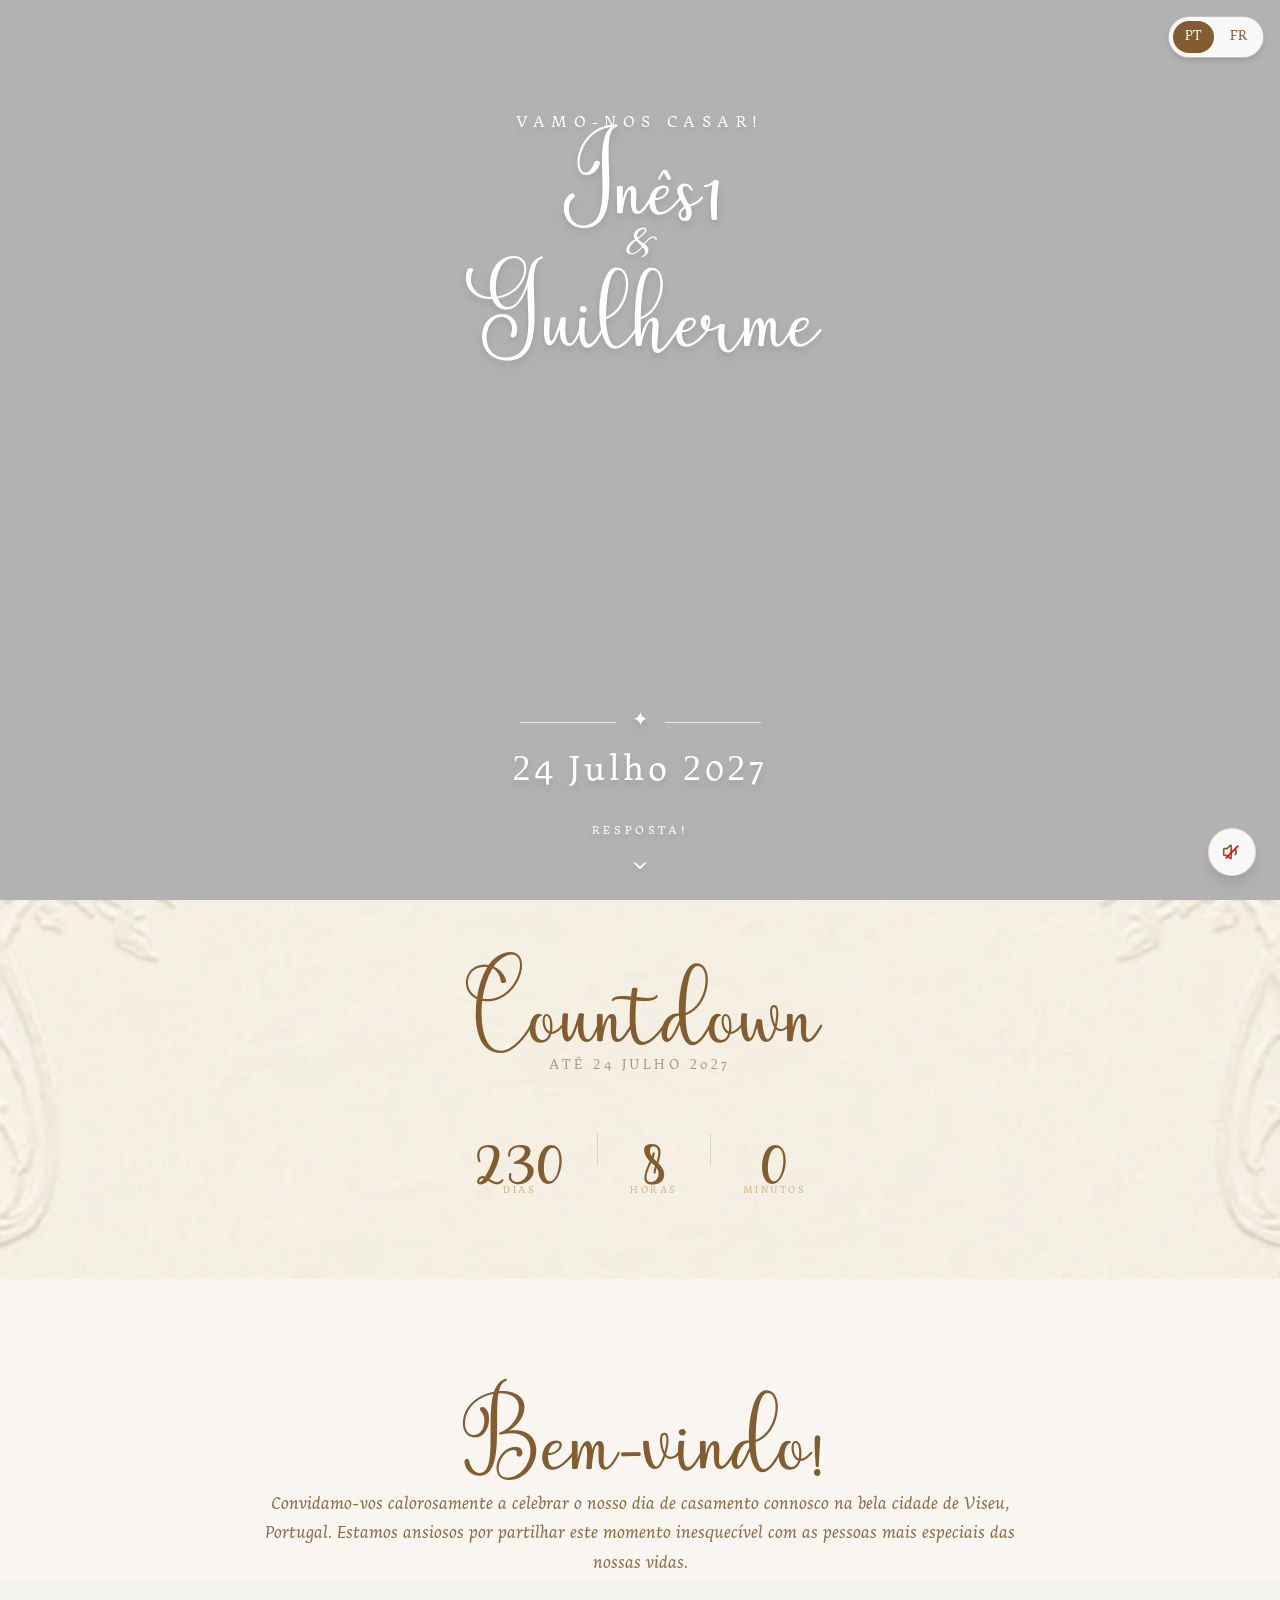
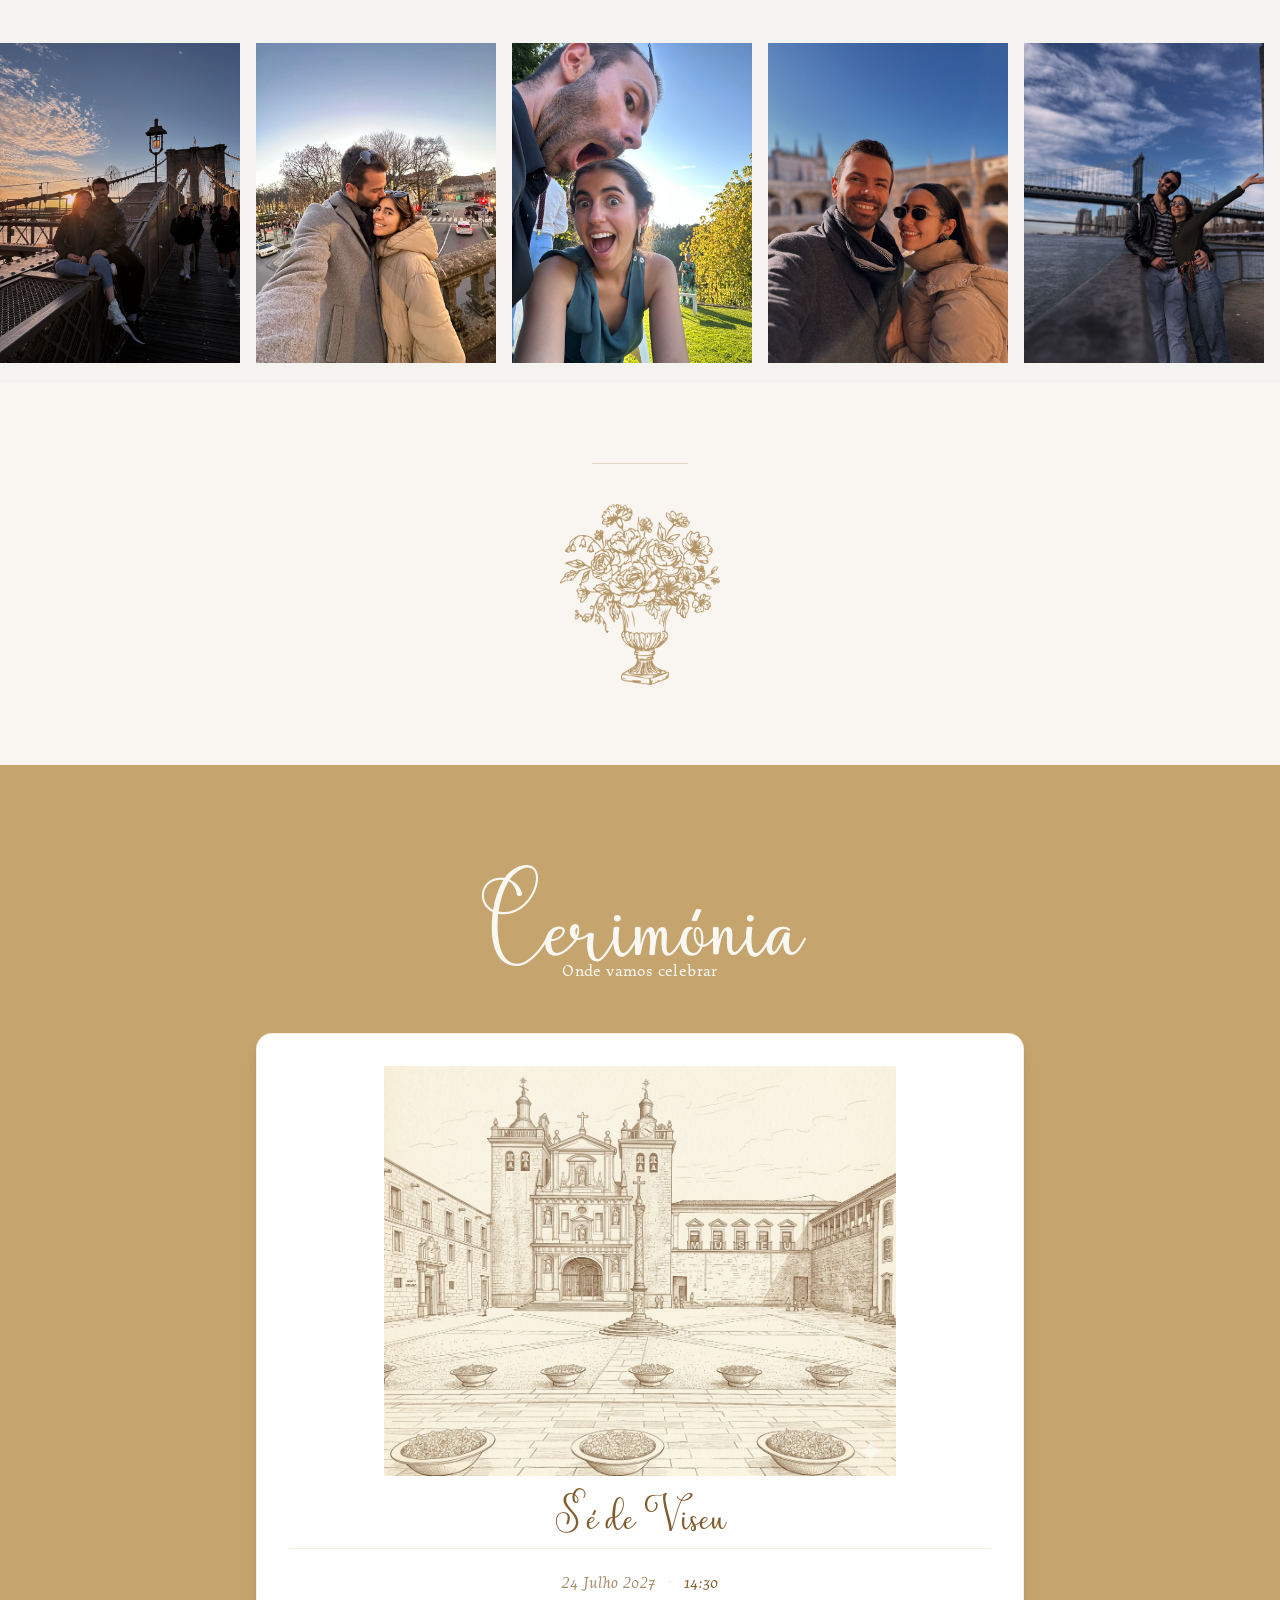
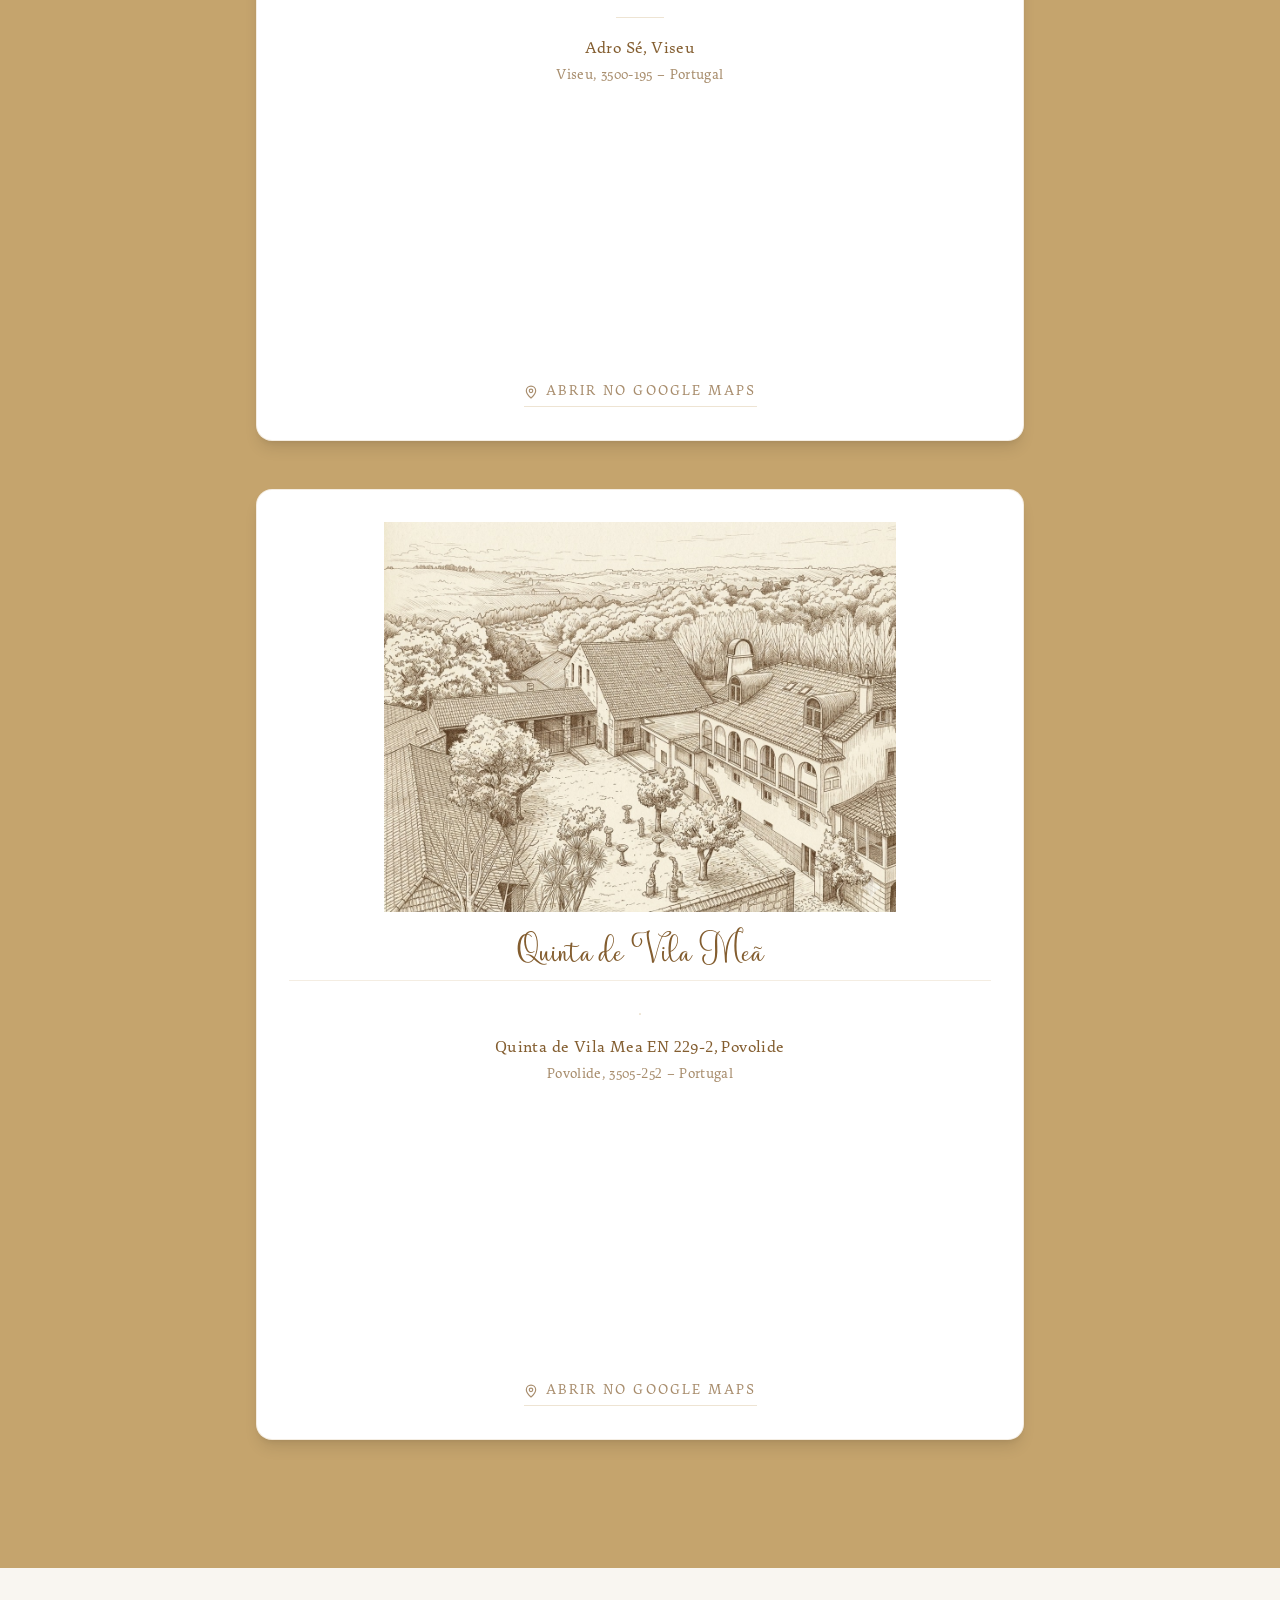
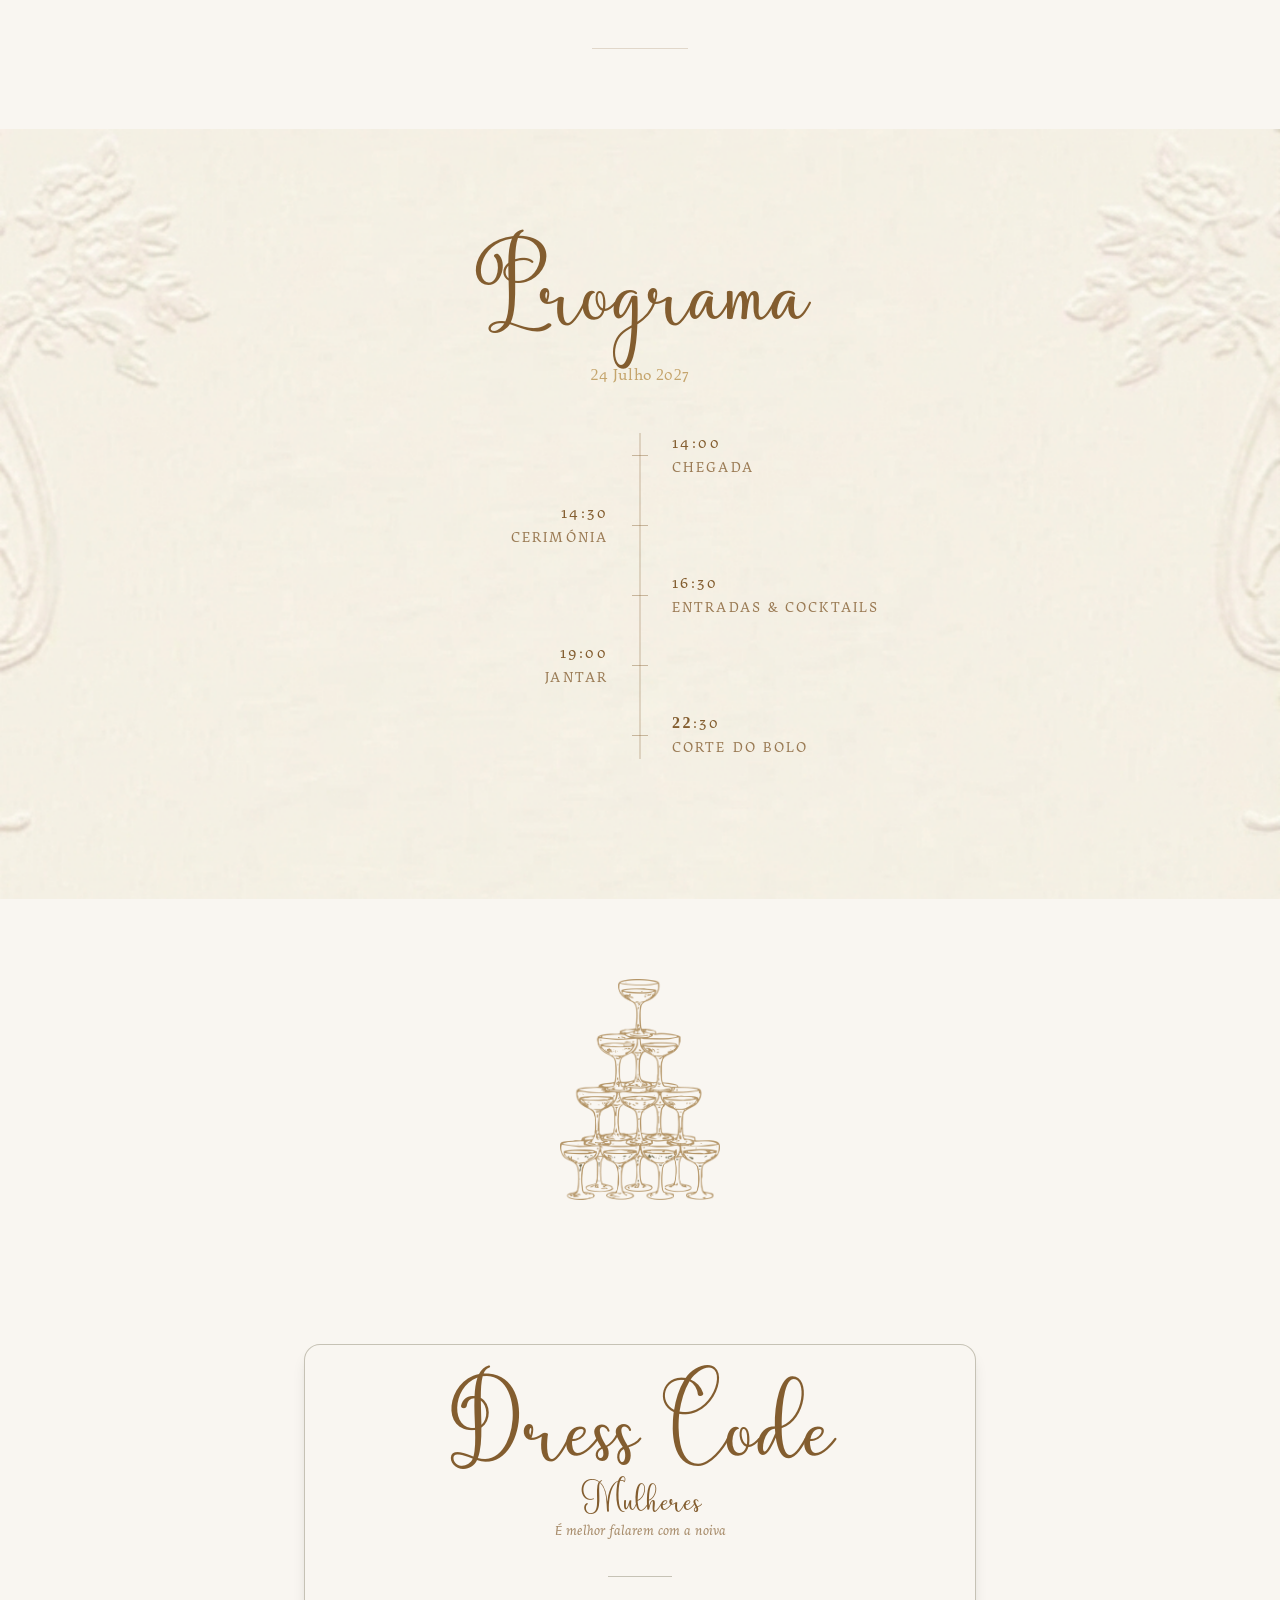
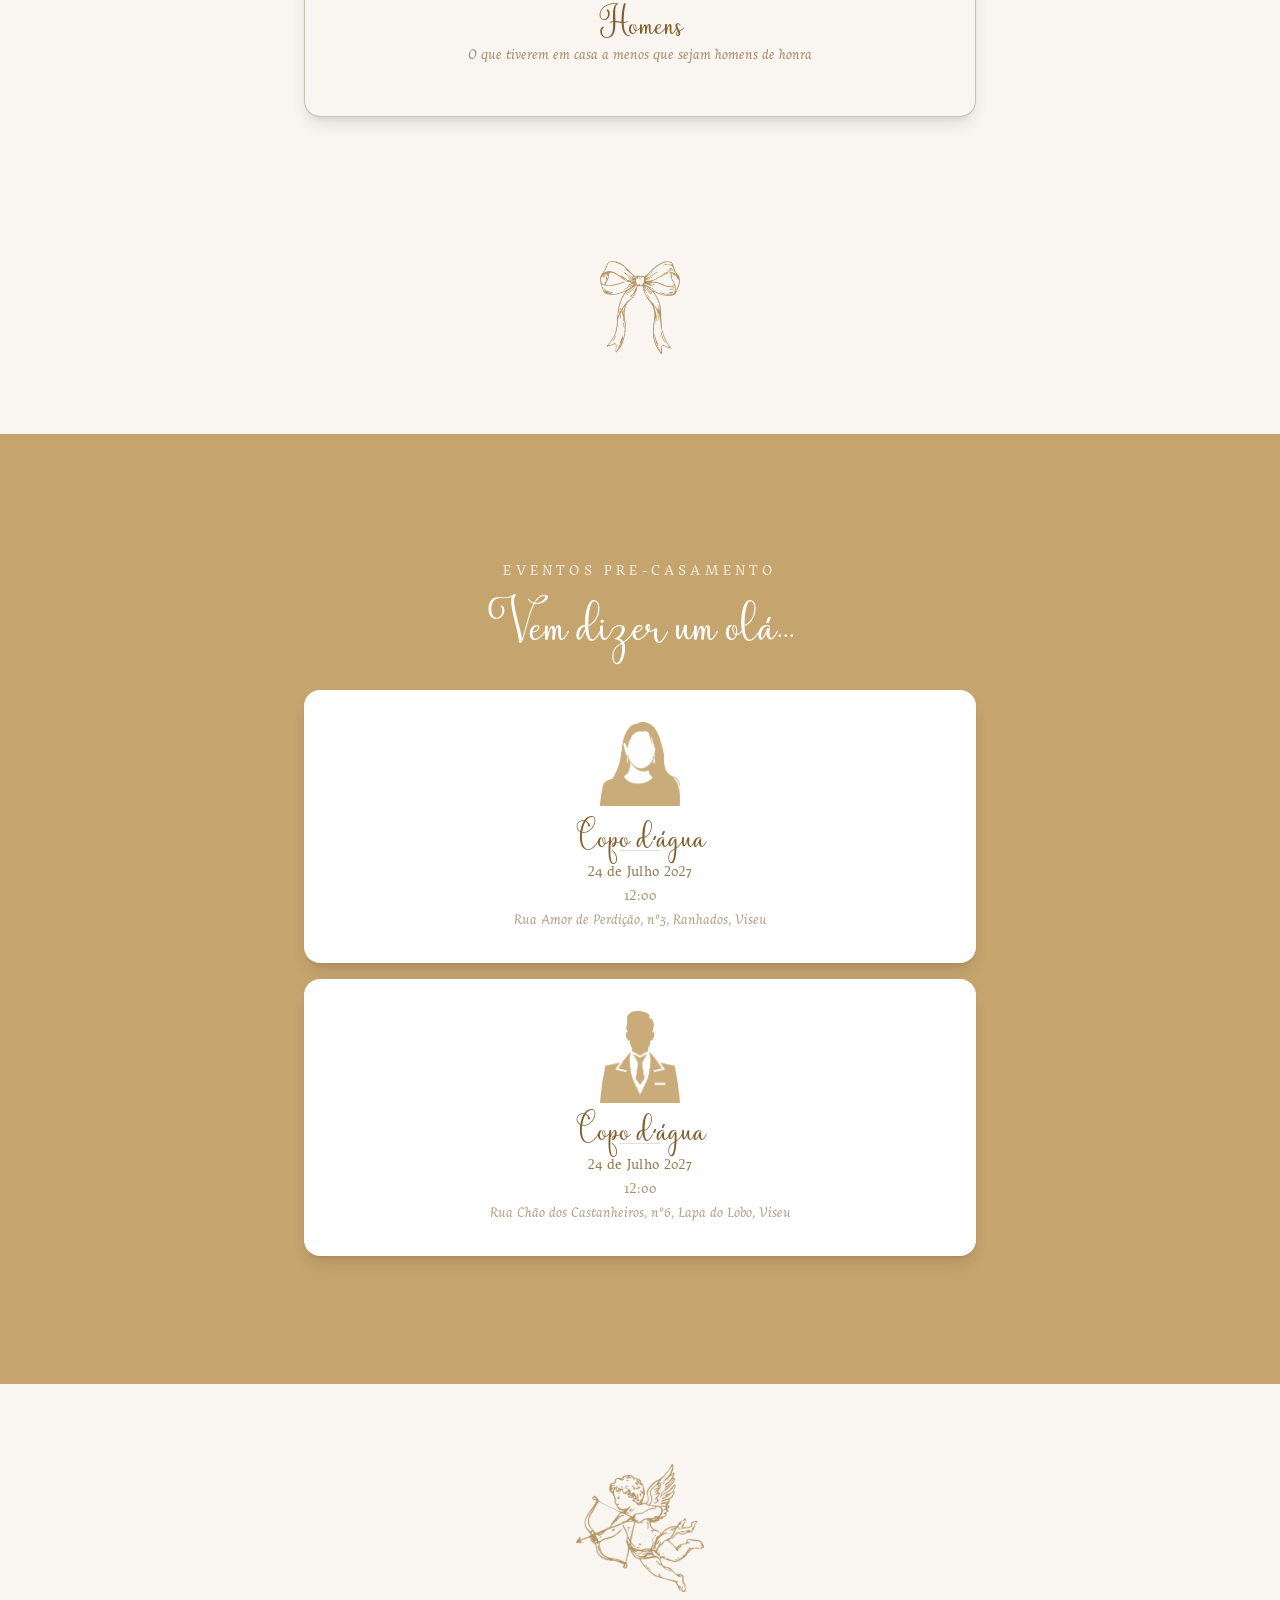
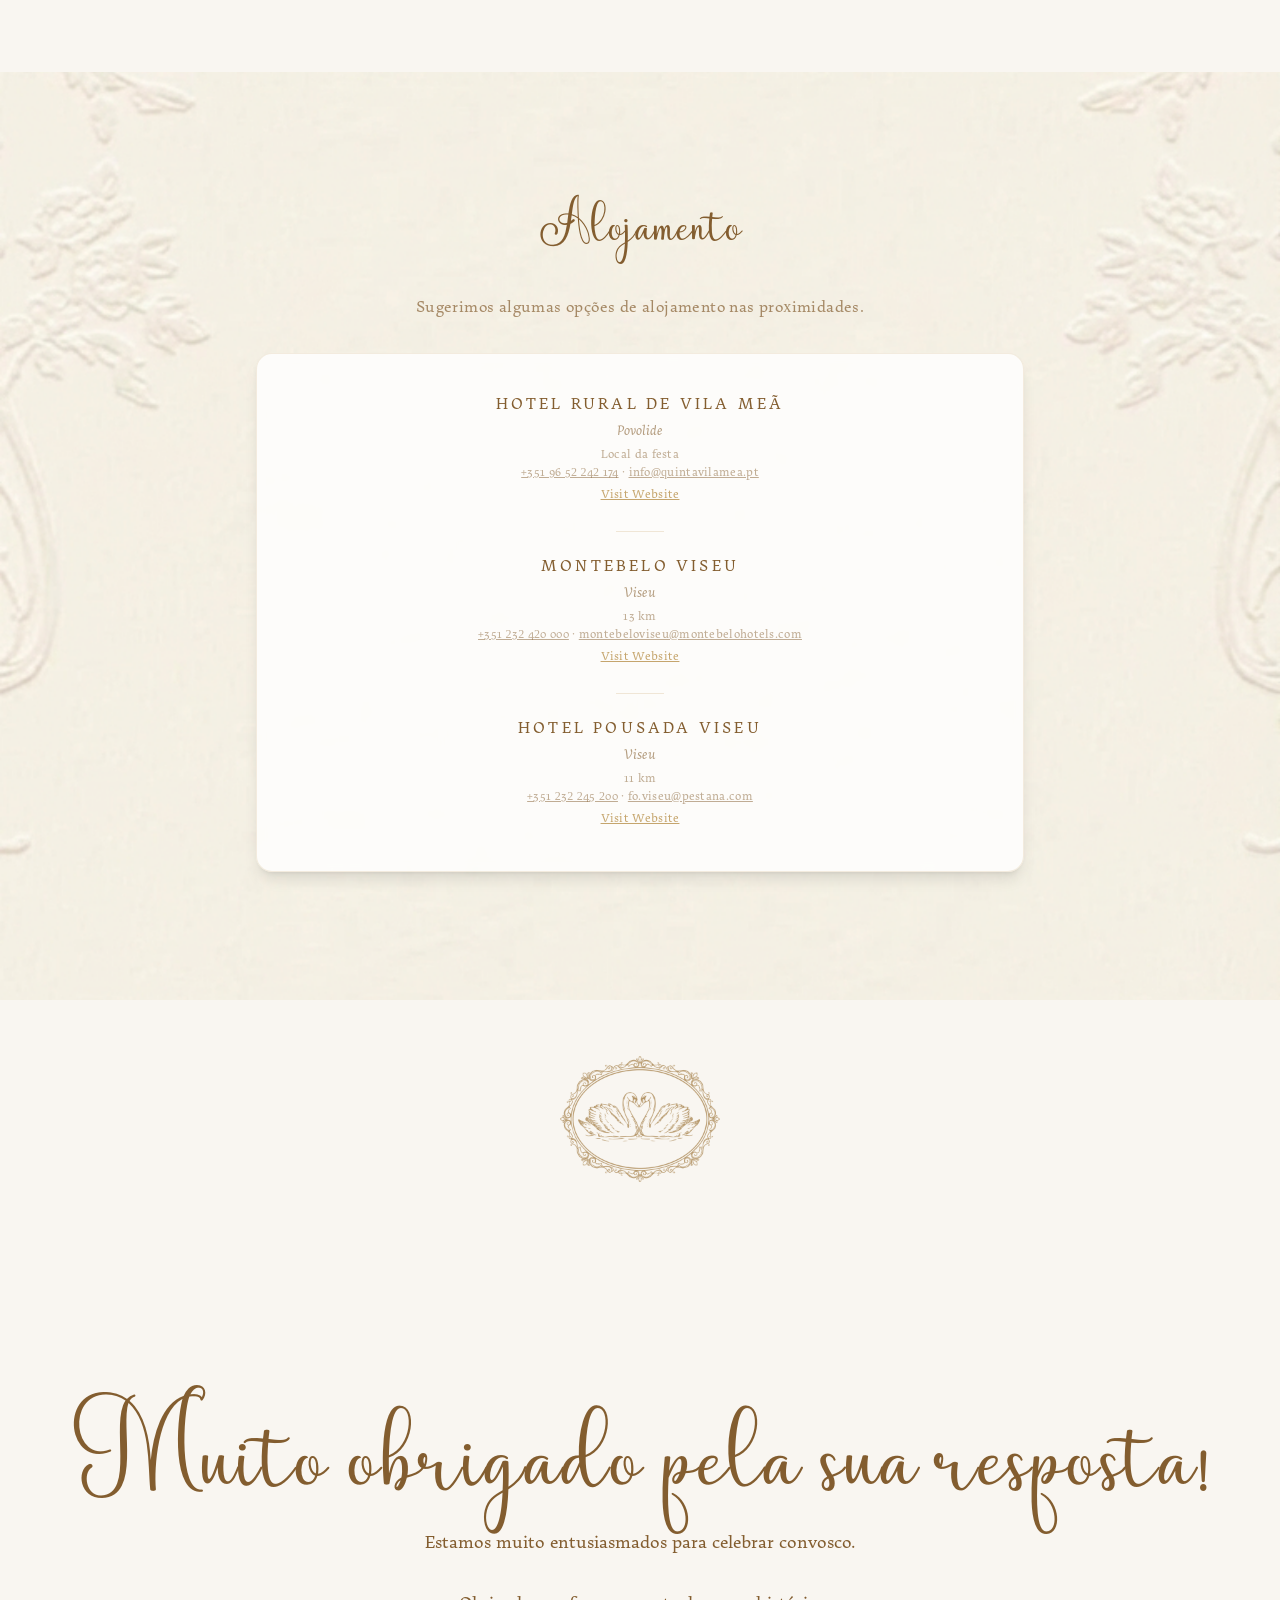
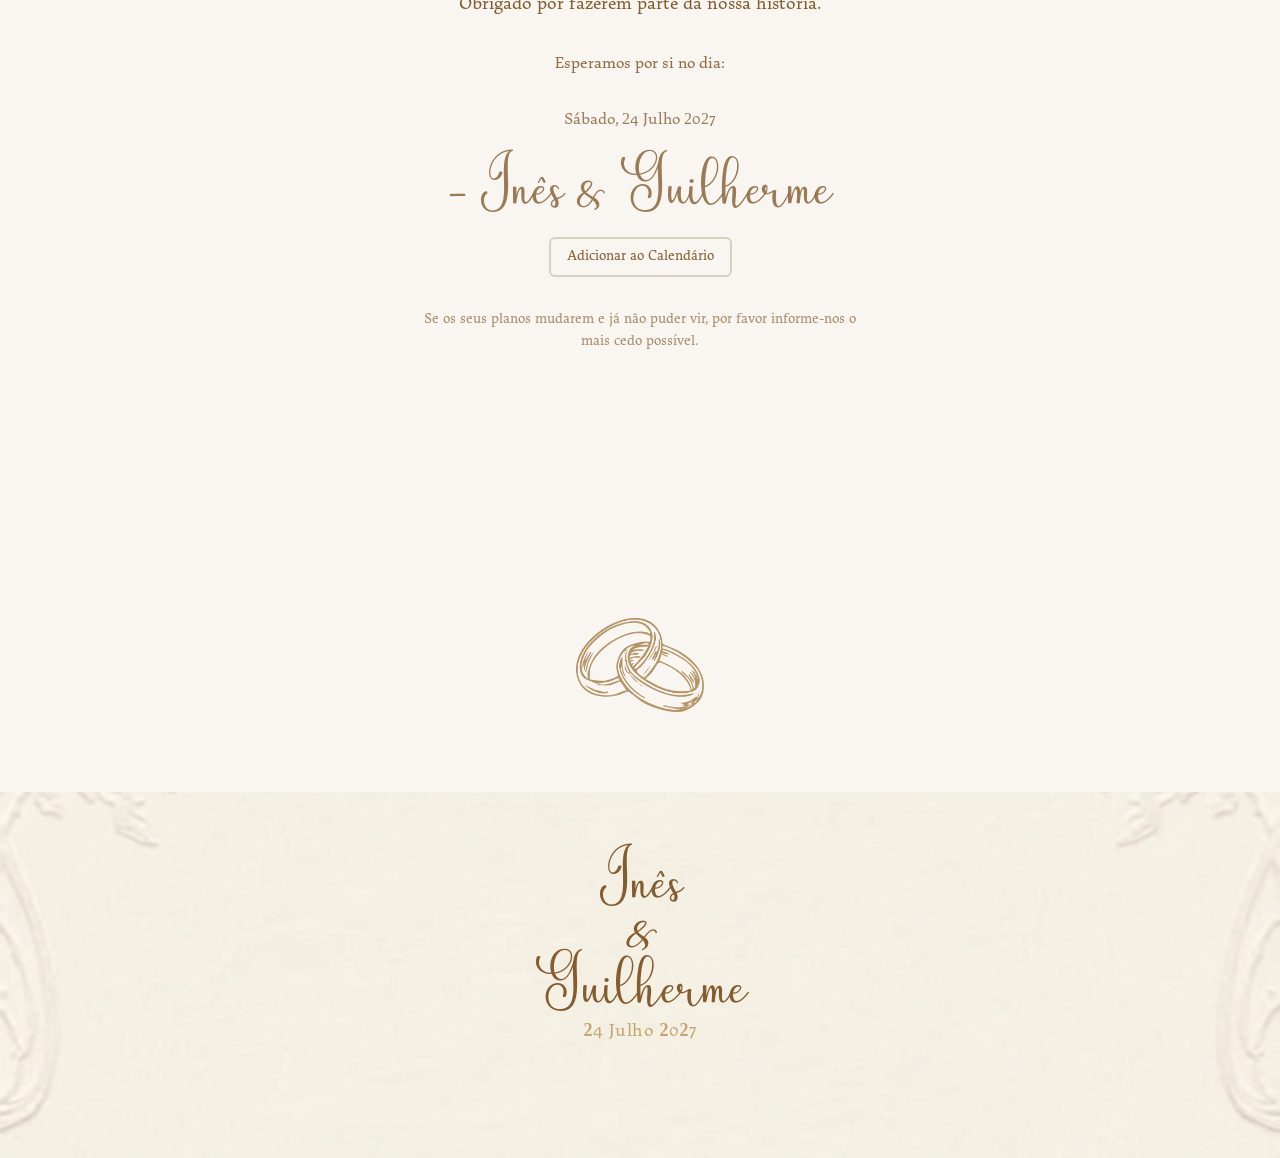
==== commit 21dbeeb0: "Update obrigado.html" ====
--- a/obrigado.html
+++ b/obrigado.html
@@ -733,14 +733,14 @@
 
 
 <section id=rsvp-confirmation class="min-h-screen bg-ivory flex items-center justify-center relative overflow-hidden">
-<div class="w-full flex flex-col items-center justify-center px-6 py-20 mb-24 gap-12" style=opacity:1>
-
-<h2 class="font-display text-5xl md:text-6xl text-sage-dark text-center leading-relaxed tracking-wide" style=opacity:1;transform:none
+<div class="w-full flex flex-col items-center justify-center px-6 py-20" style=opacity:1>
+
+<h2 class="font-display text-5xl md:text-6xl text-sage-dark text-center leading-relaxed tracking-wide mb-12" style=opacity:1;transform:none
 data-pt="Muito obrigado pela sua resposta!"
 data-fr="Merci beaucoup pour votre réponse!">
 Muito obrigado pela sua resposta!
 </h2>
-<div class="max-w-2xl text-center flex flex-col gap-8 md:gap-10" style=opacity:1;transform:none>
+<div class="max-w-2xl text-center space-y-8 md:space-y-10" style=opacity:1;transform:none>
 
 
 <p class="text-sage-dark font-body text-lg md:text-xl leading-relaxed"
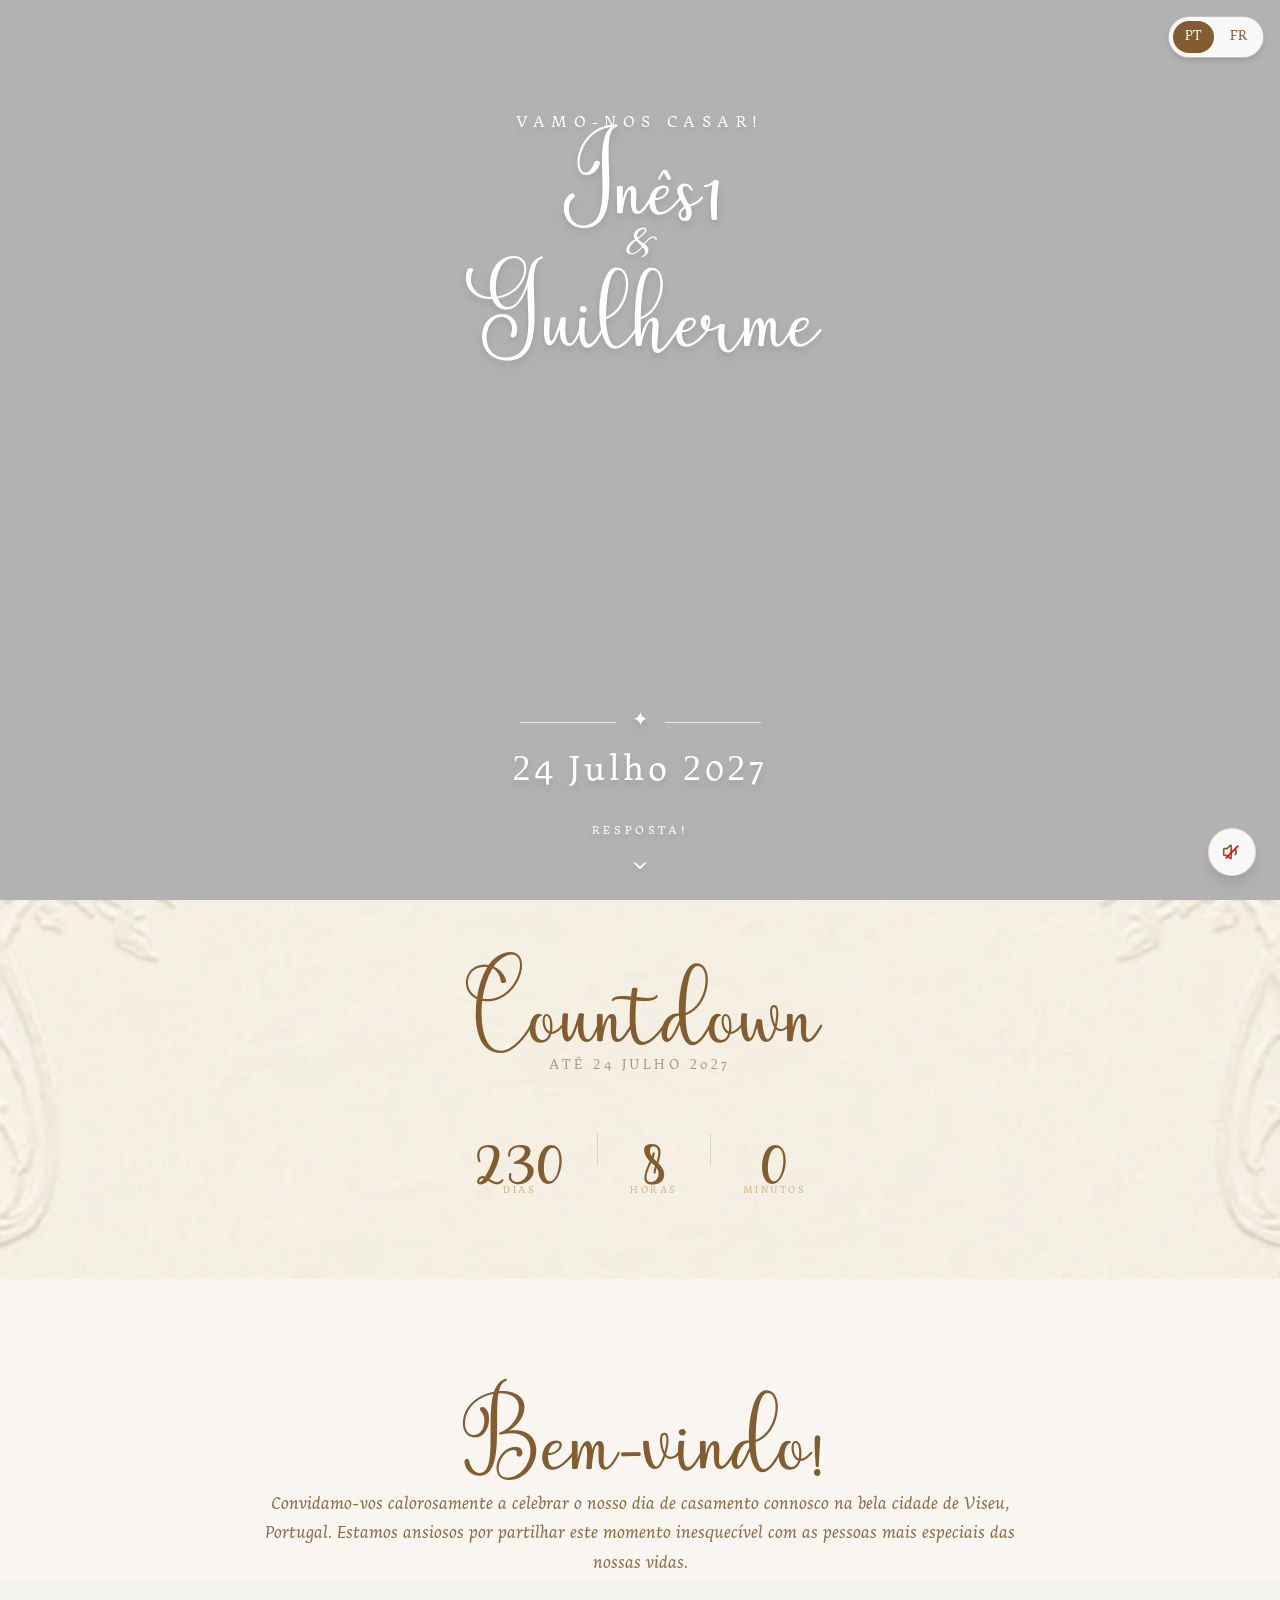
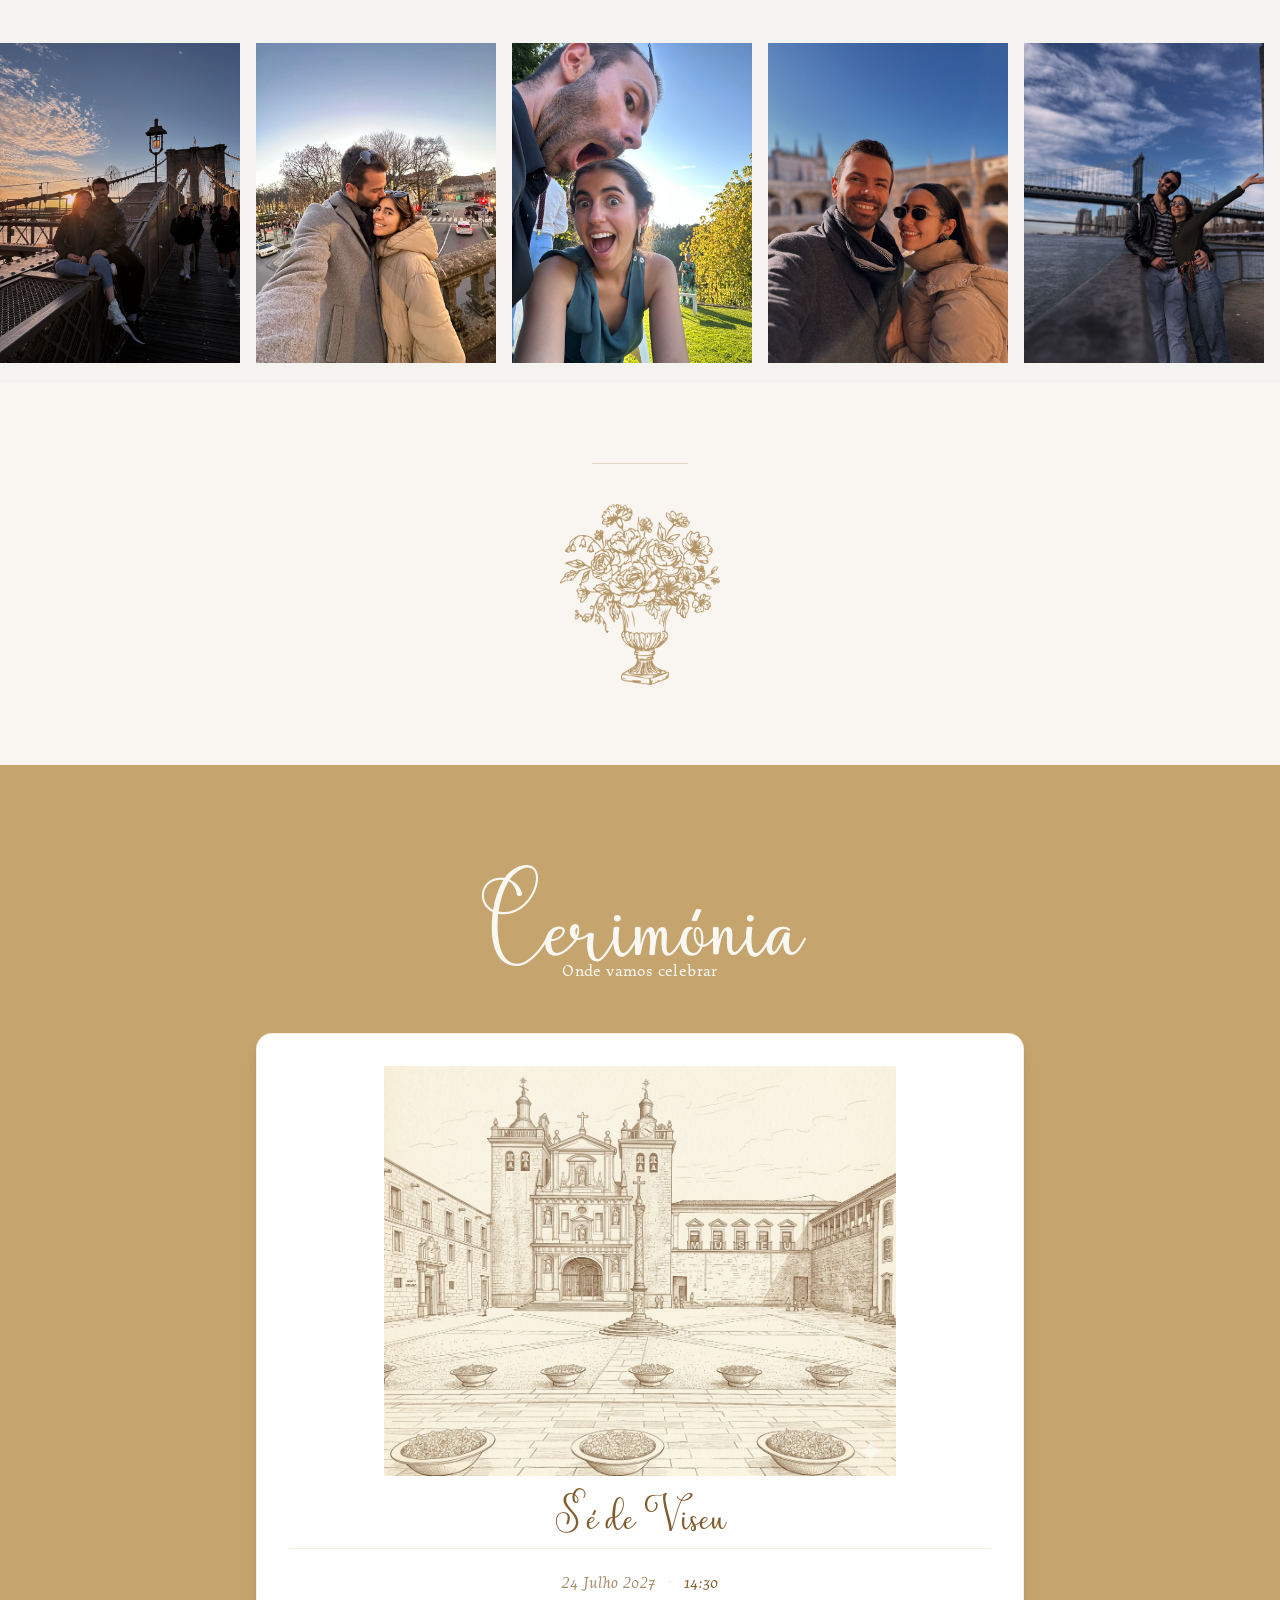
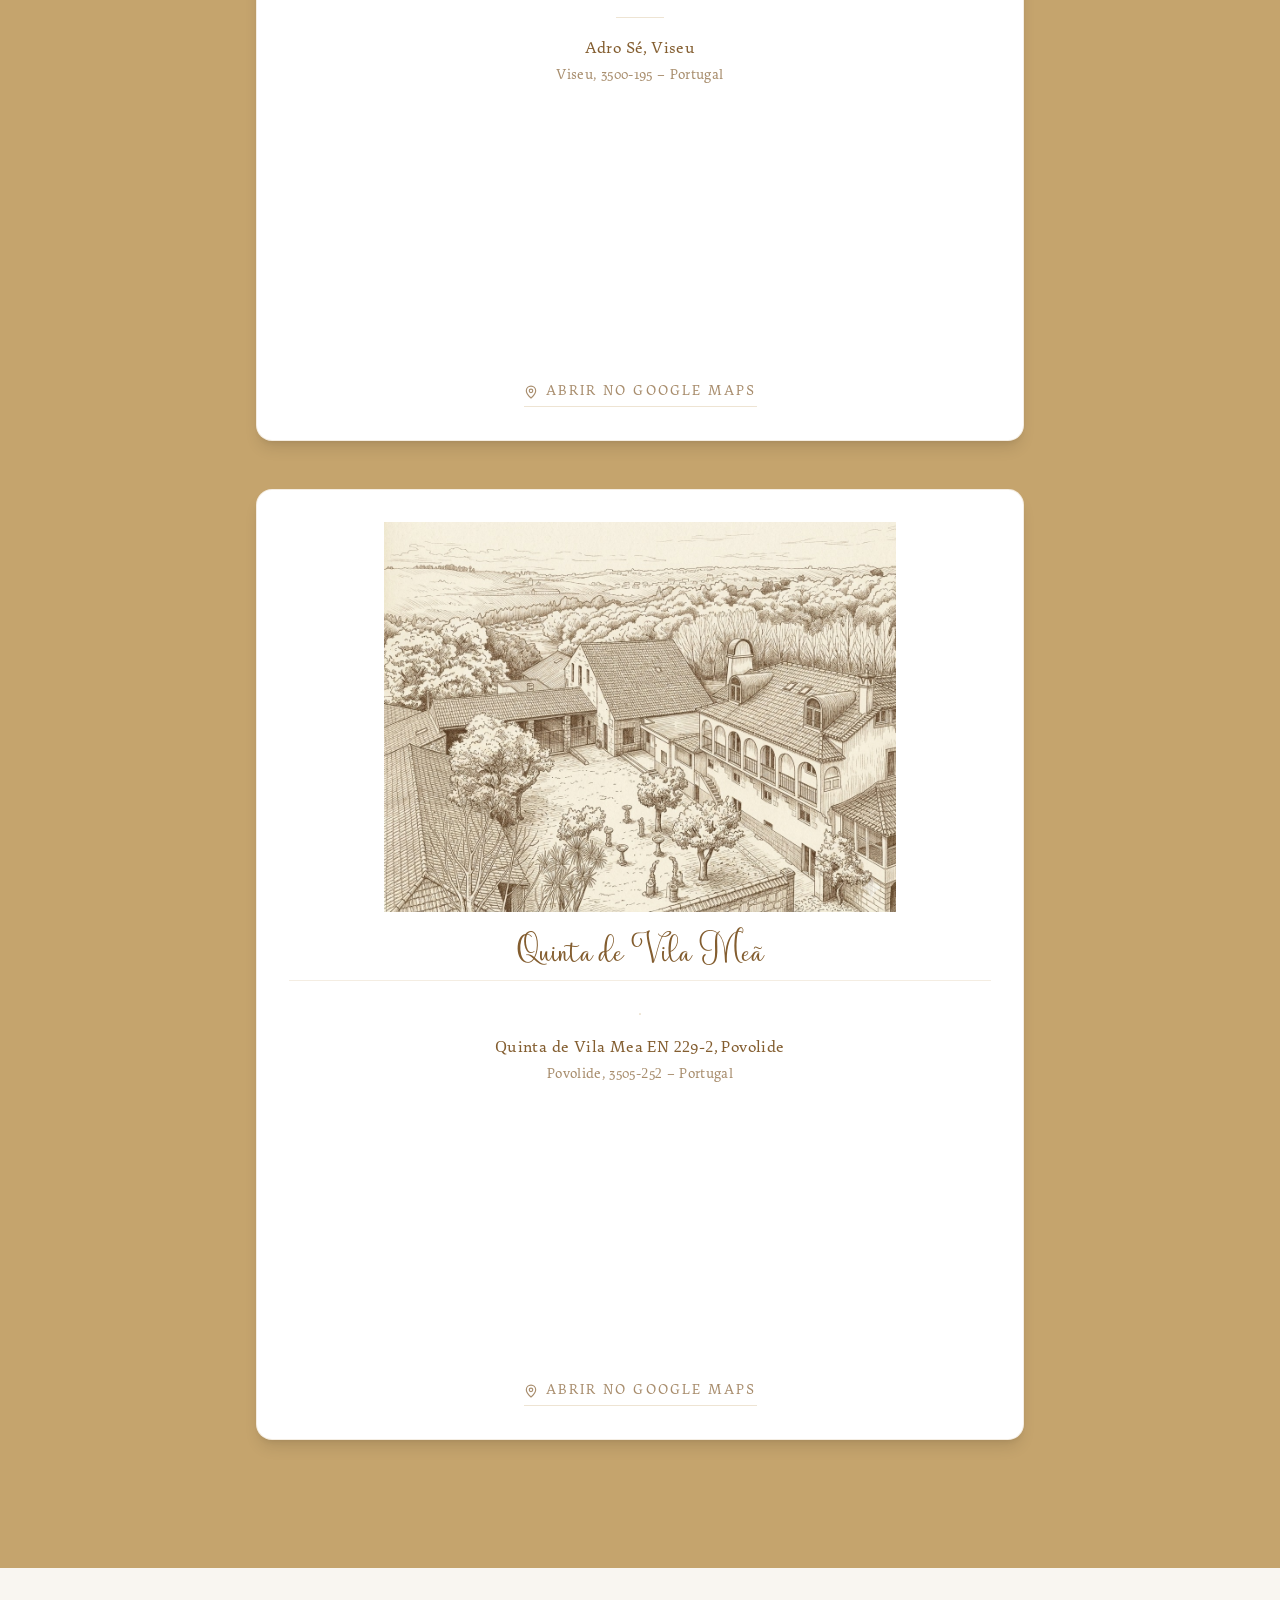
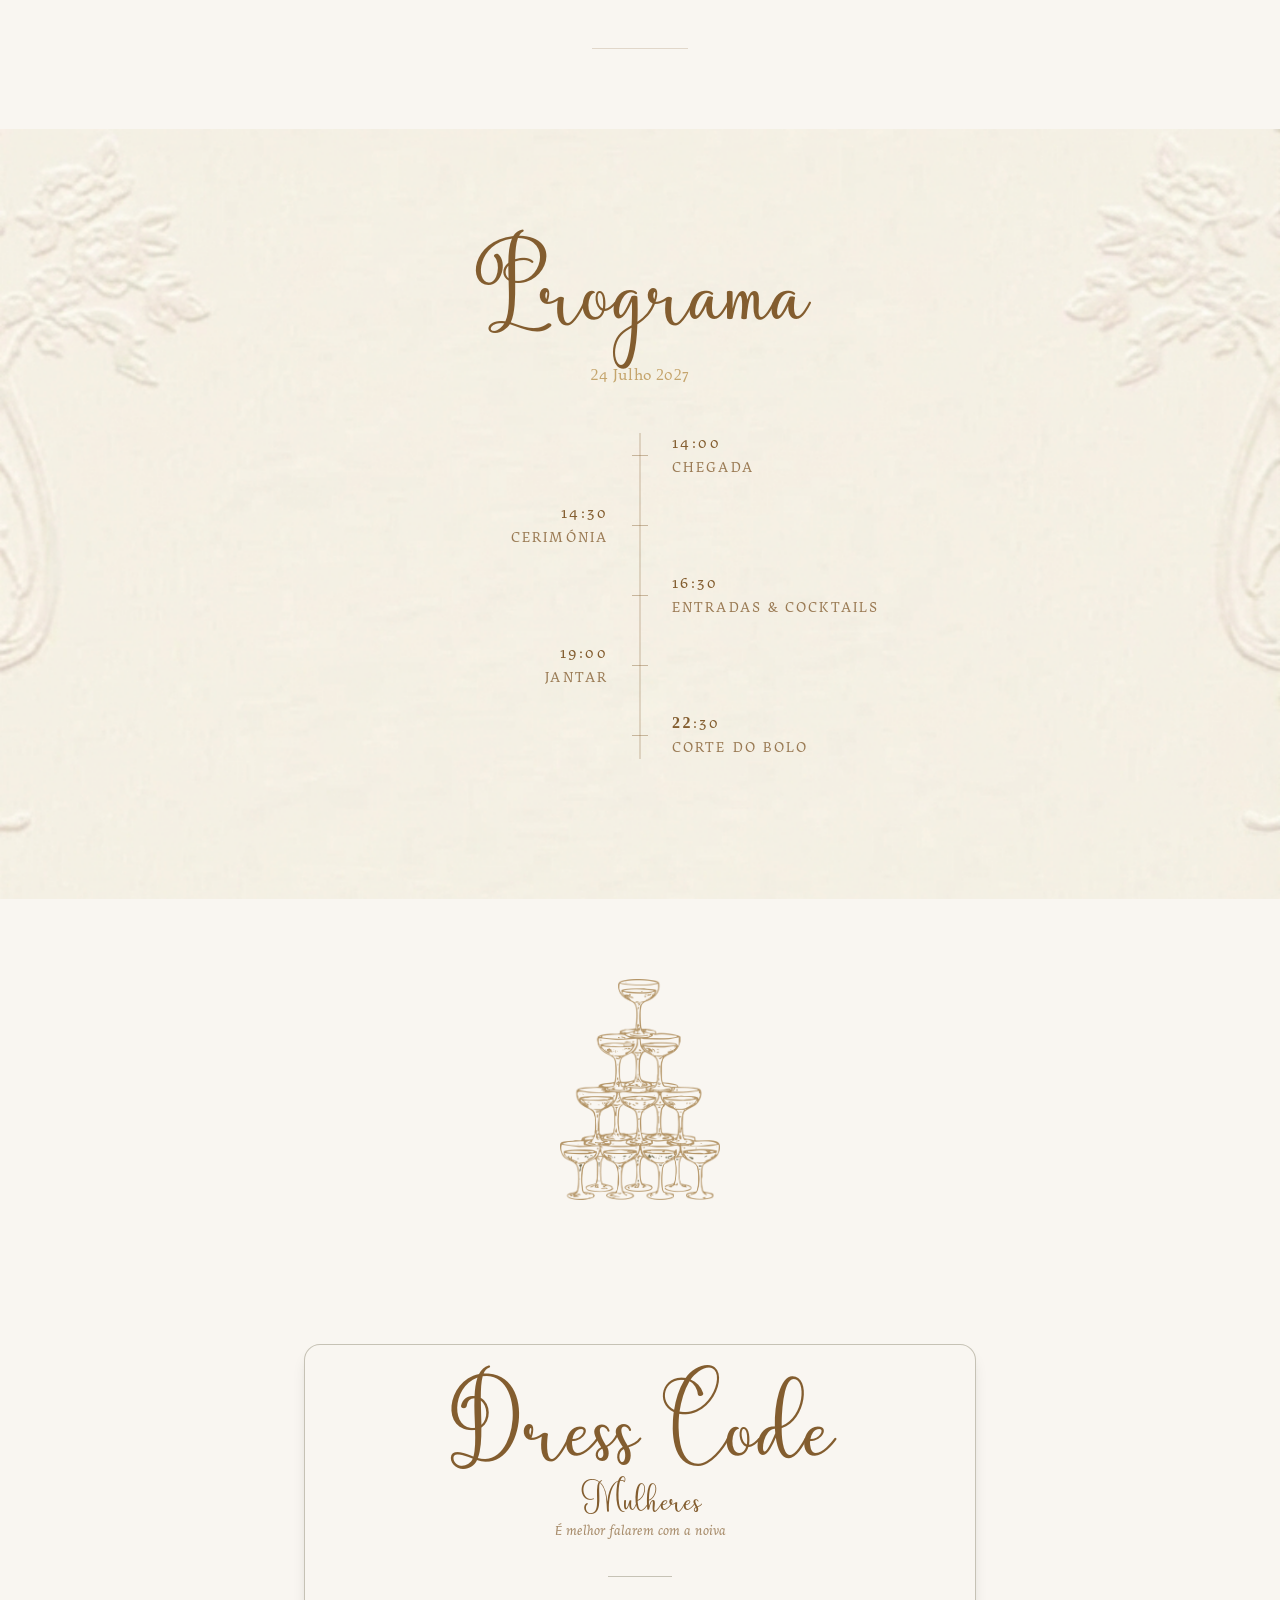
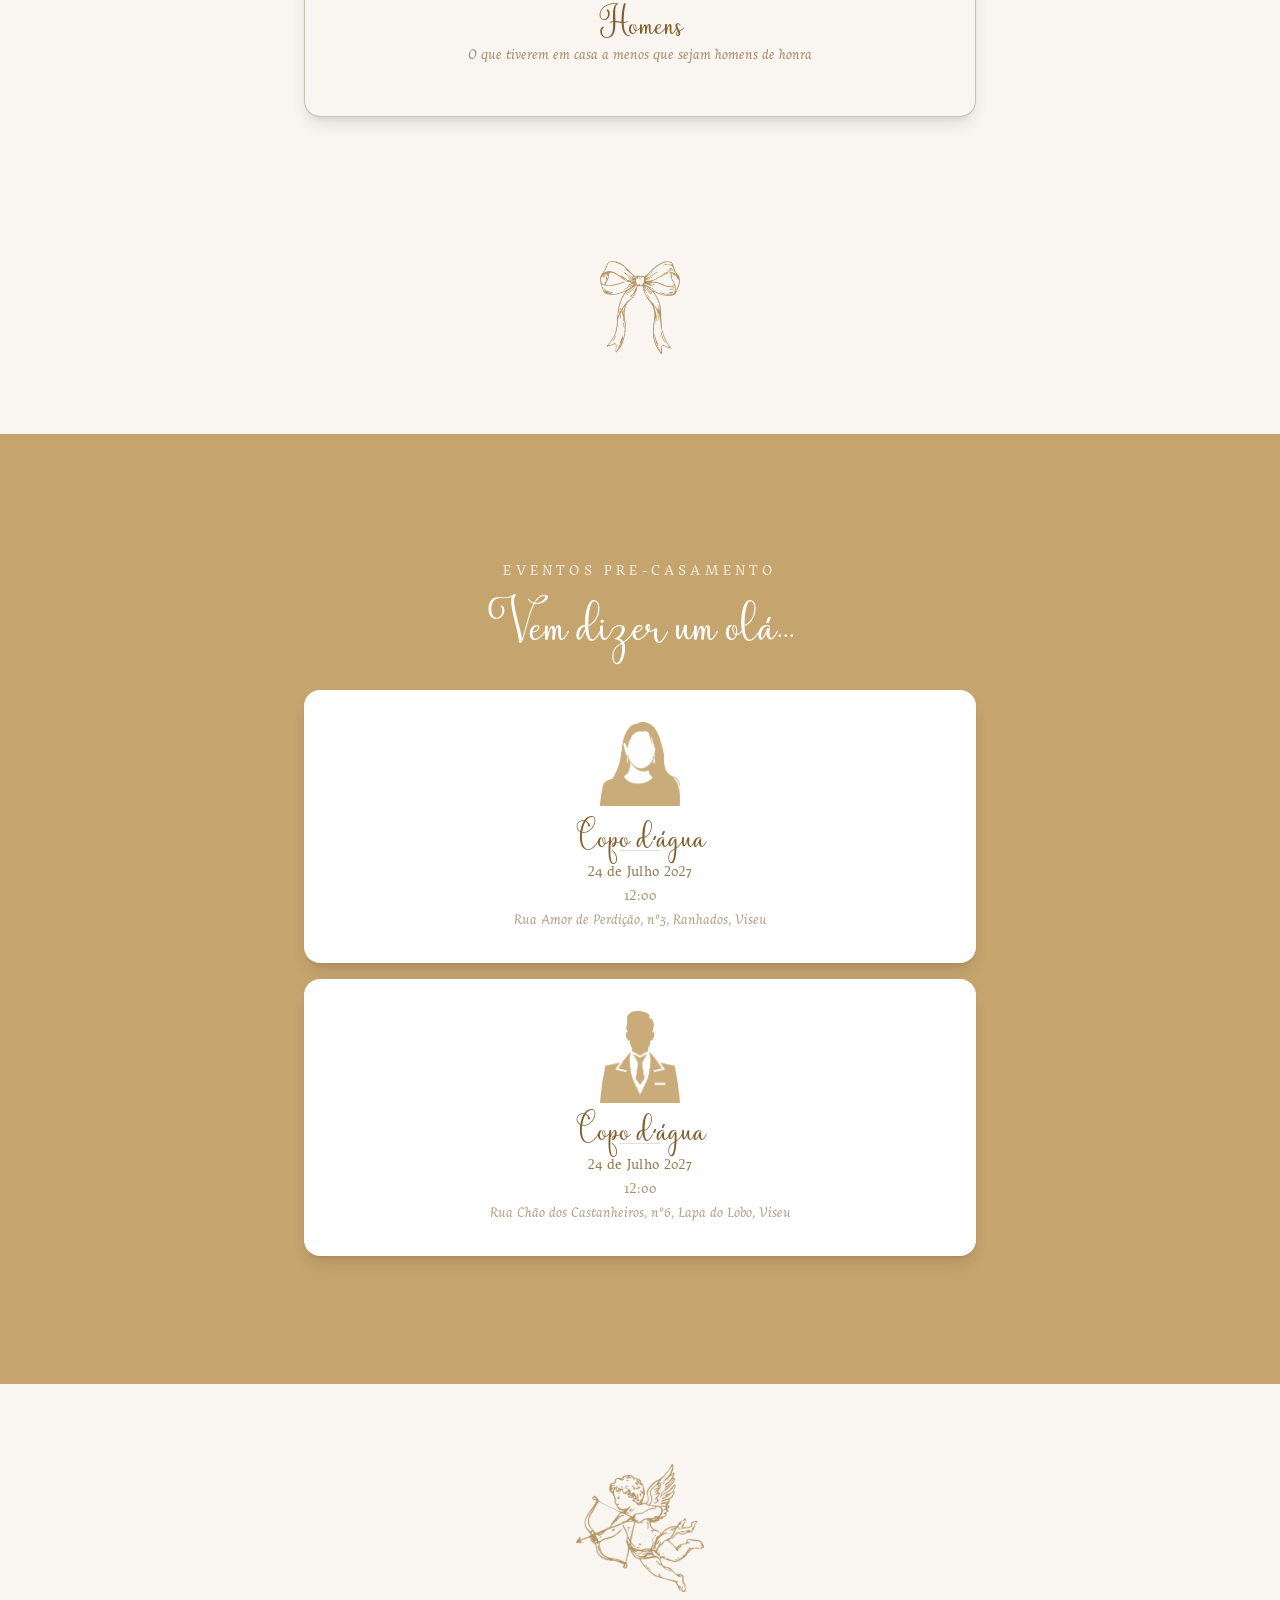
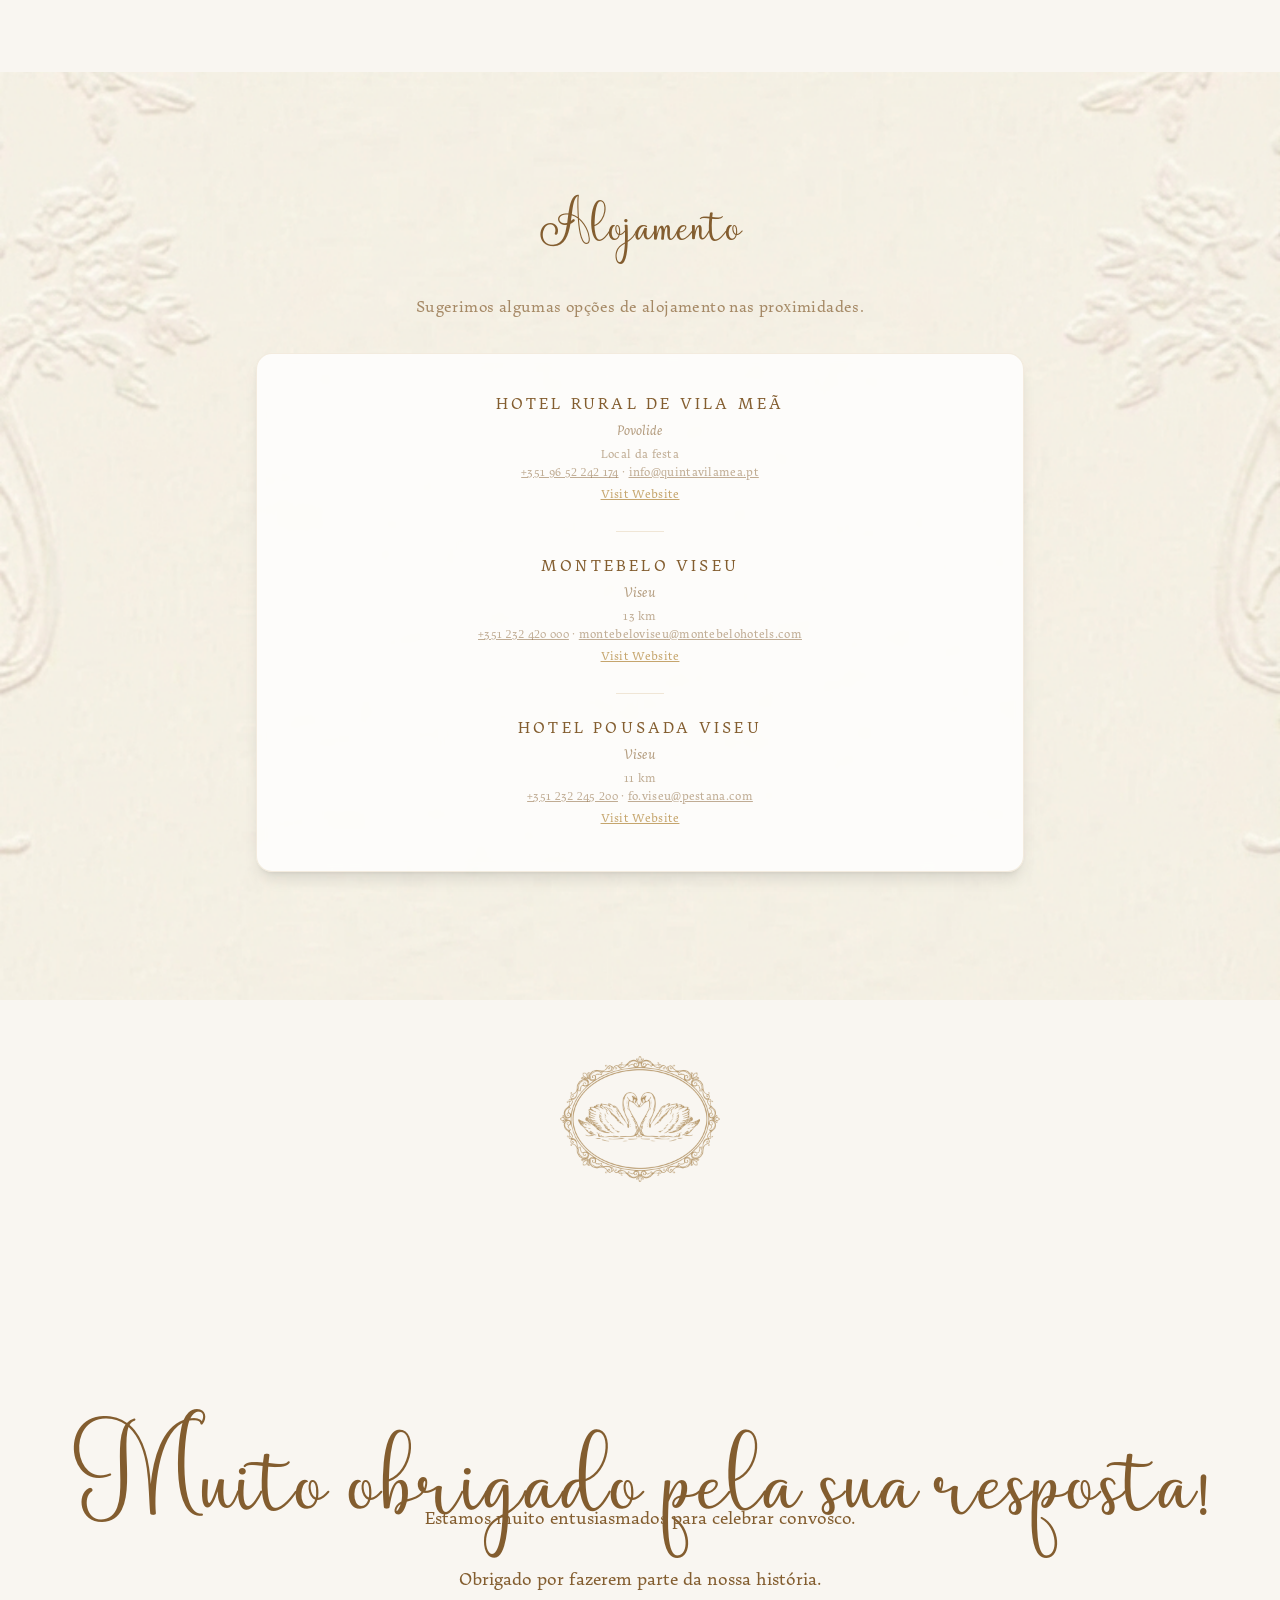
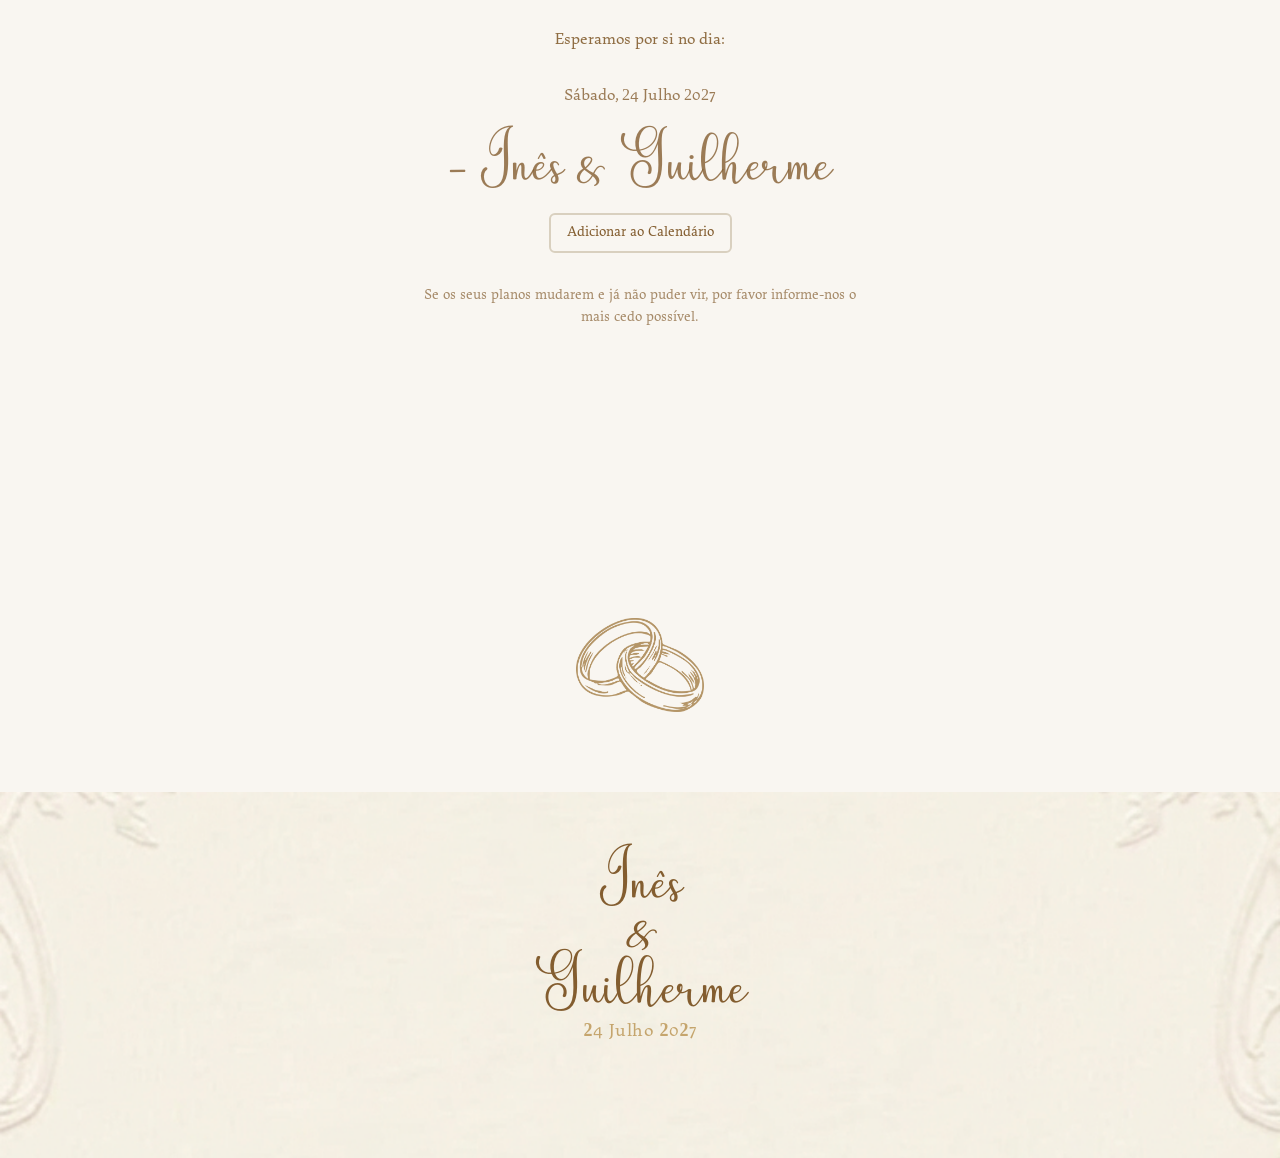
==== commit 3a49effe: "Update obrigado.html" ====
--- a/obrigado.html
+++ b/obrigado.html
@@ -735,7 +735,7 @@
 <section id=rsvp-confirmation class="min-h-screen bg-ivory flex items-center justify-center relative overflow-hidden">
 <div class="w-full flex flex-col items-center justify-center px-6 py-20" style=opacity:1>
 
-<h2 class="font-display text-5xl md:text-6xl text-sage-dark text-center leading-relaxed tracking-wide mb-12" style=opacity:1;transform:none
+<h2 class="font-display text-5xl md:text-6xl text-sage-dark text-center leading-relaxed tracking-wide mb-16" style=opacity:1;transform:none
 data-pt="Muito obrigado pela sua resposta!"
 data-fr="Merci beaucoup pour votre réponse!">
 Muito obrigado pela sua resposta!
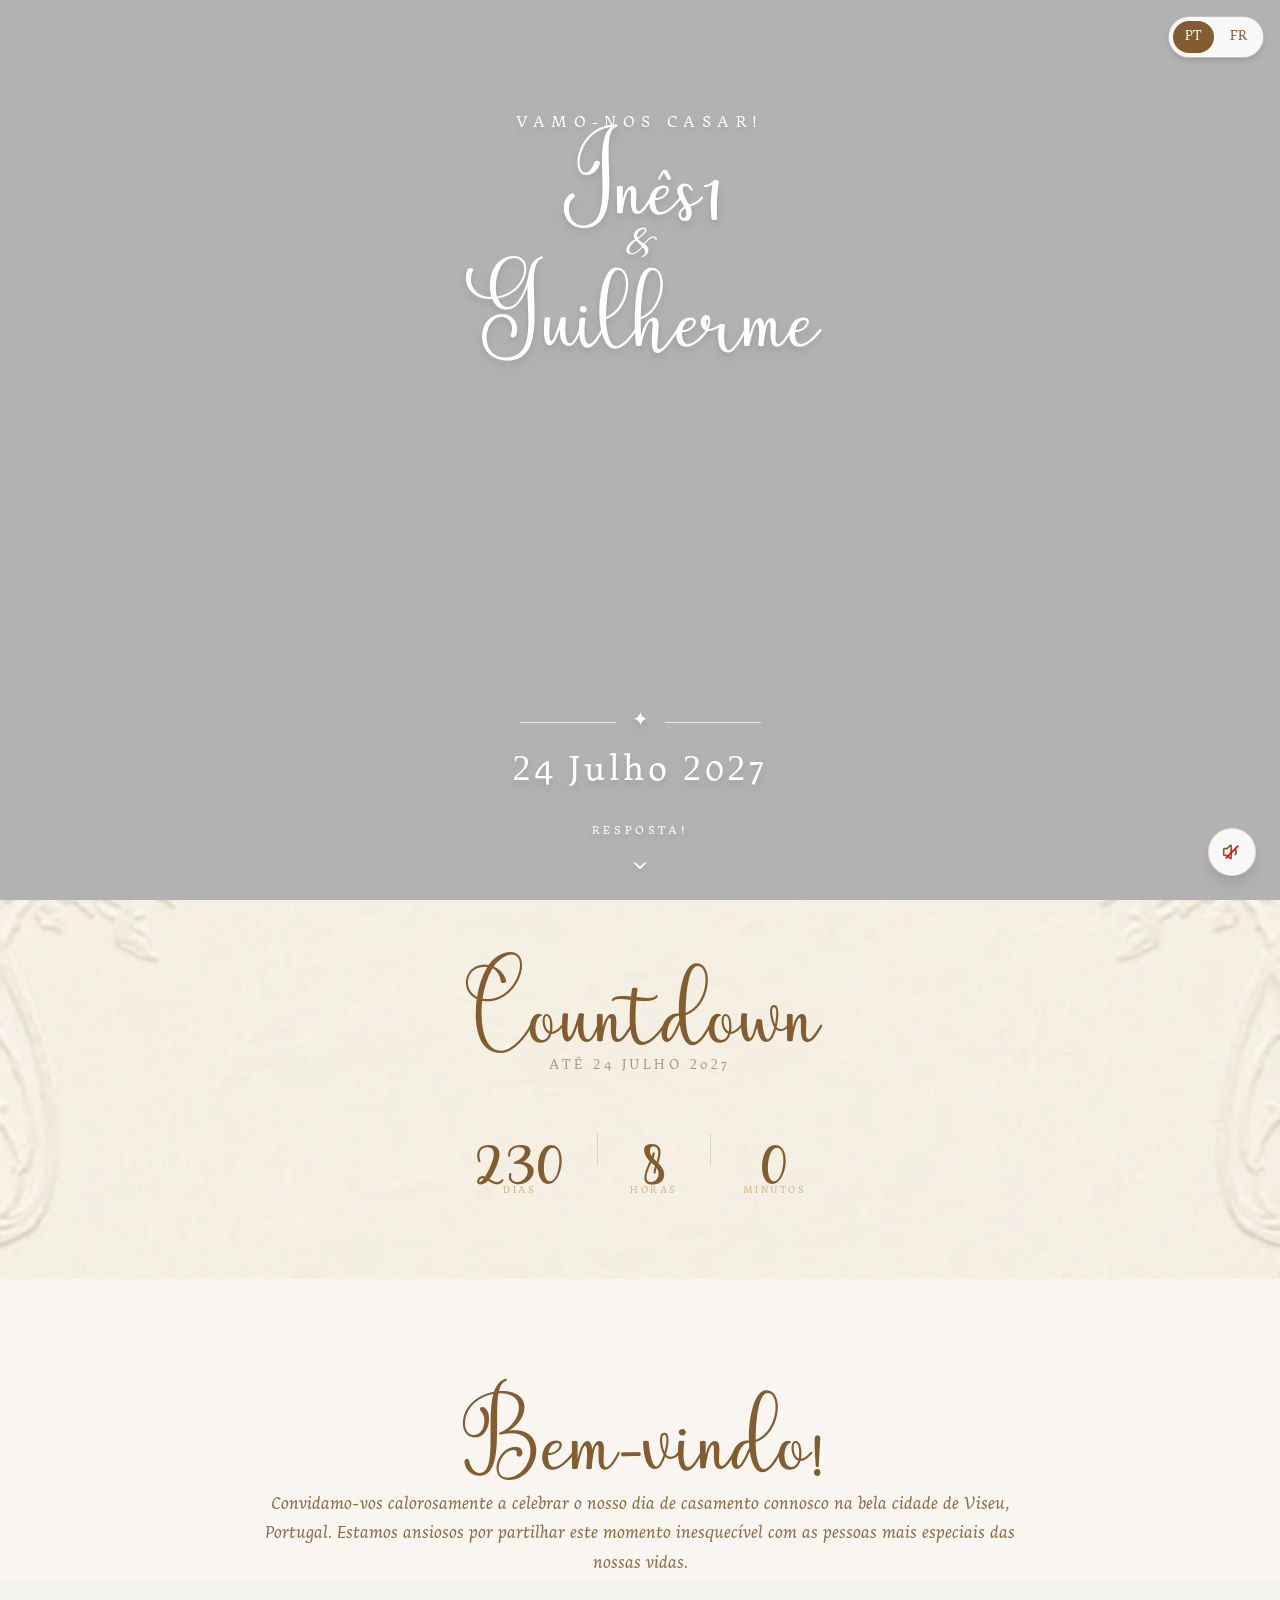
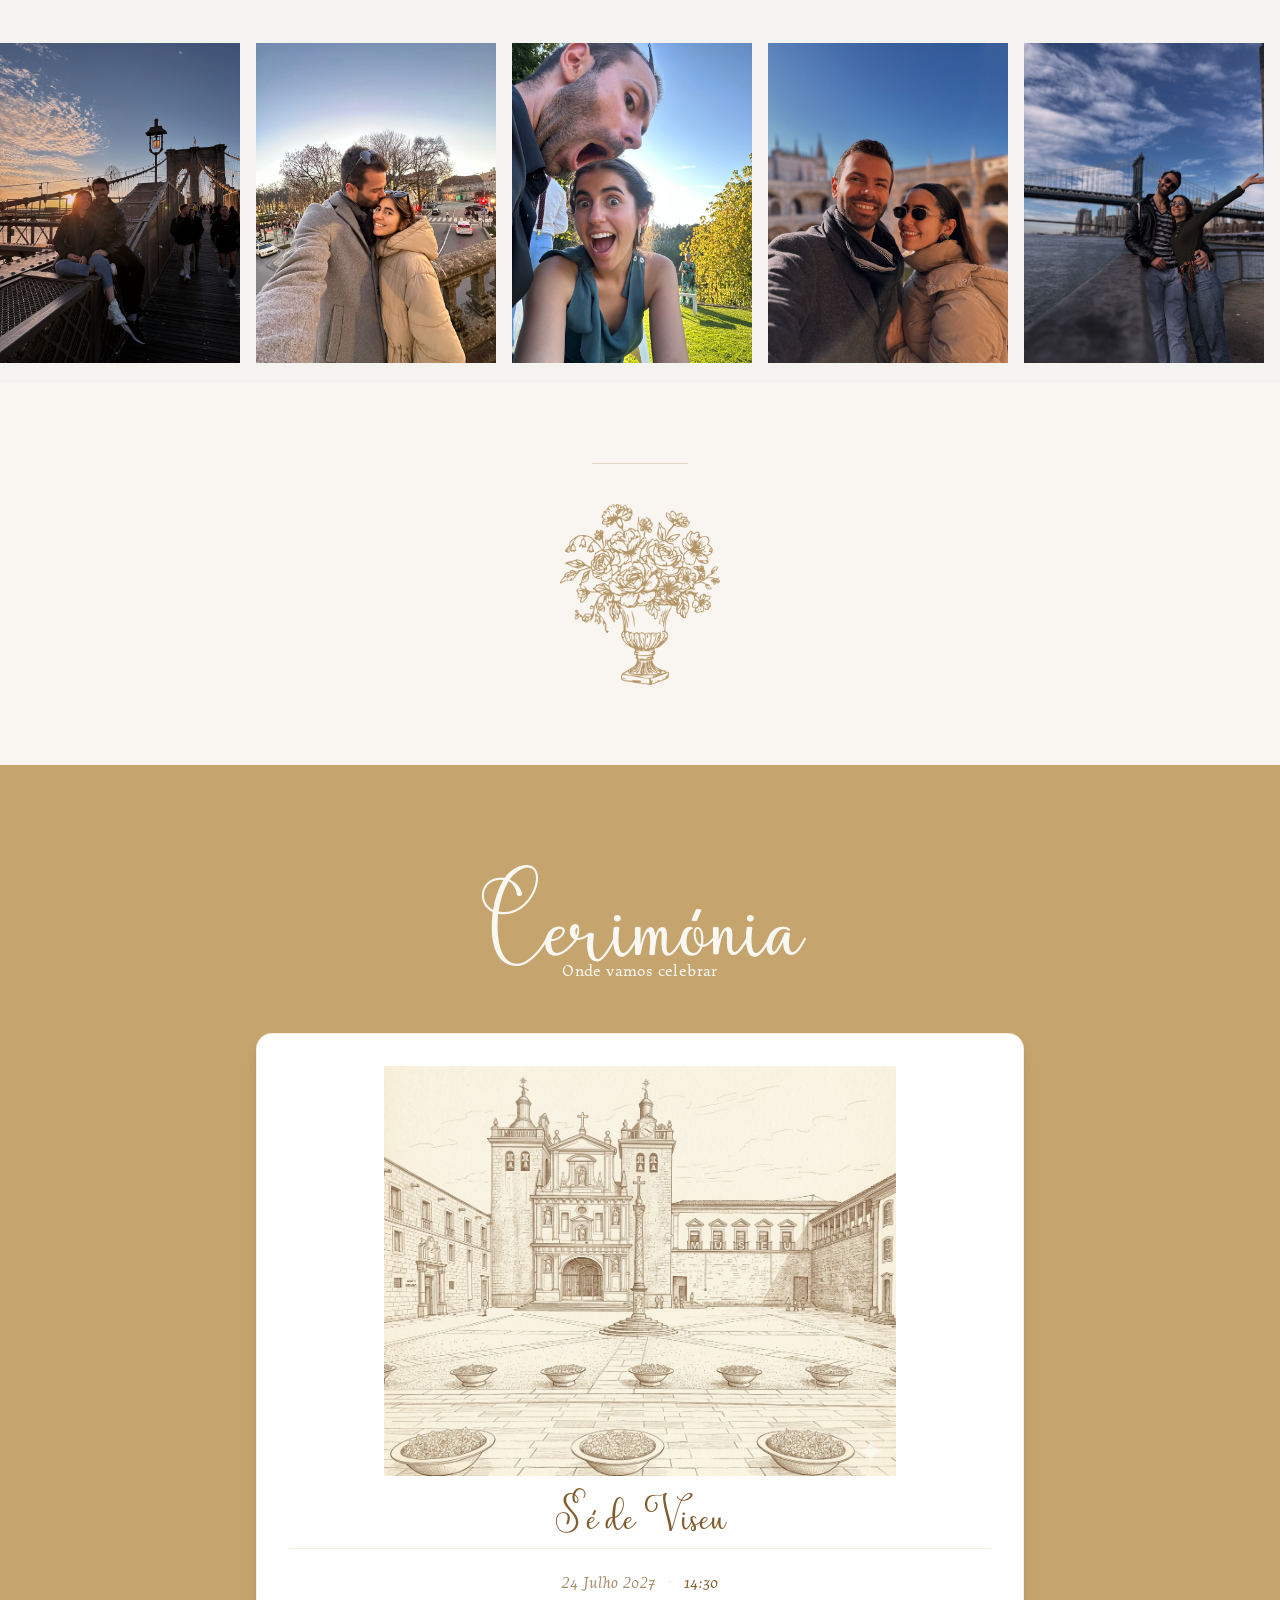
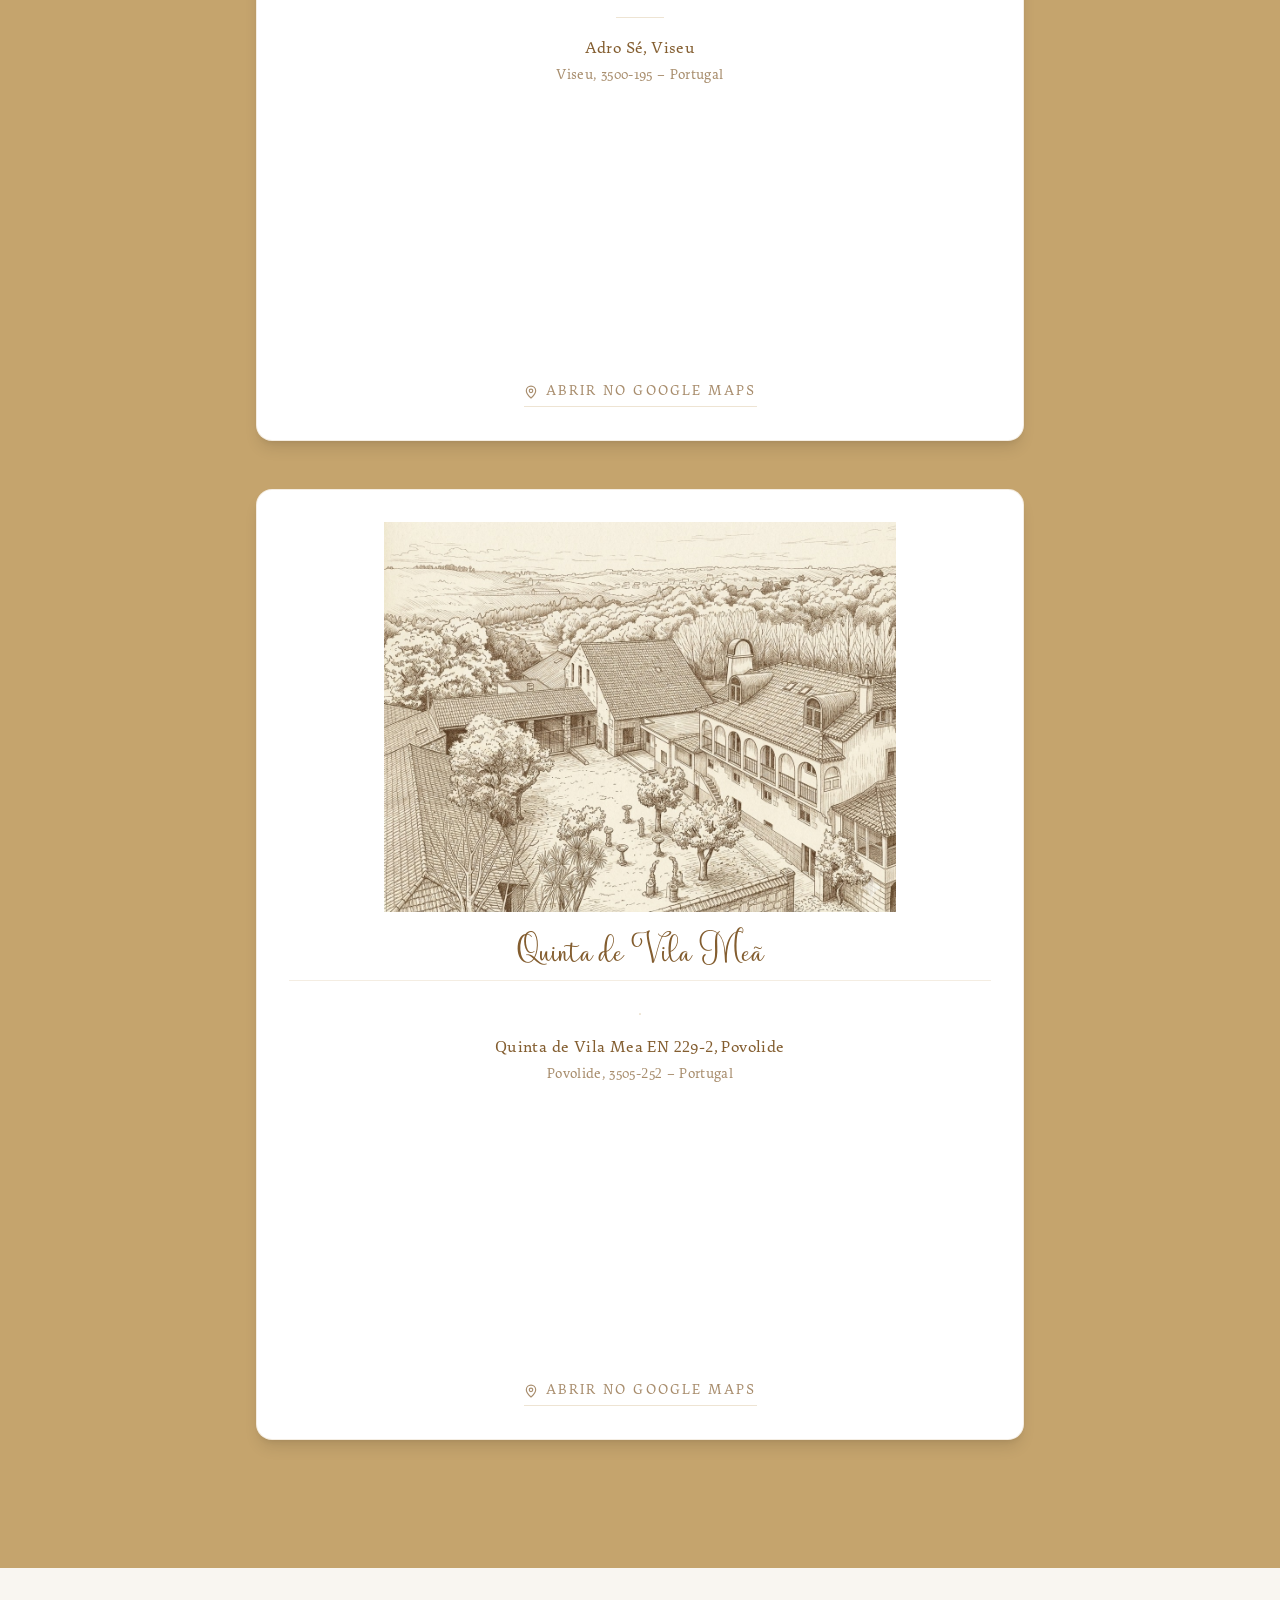
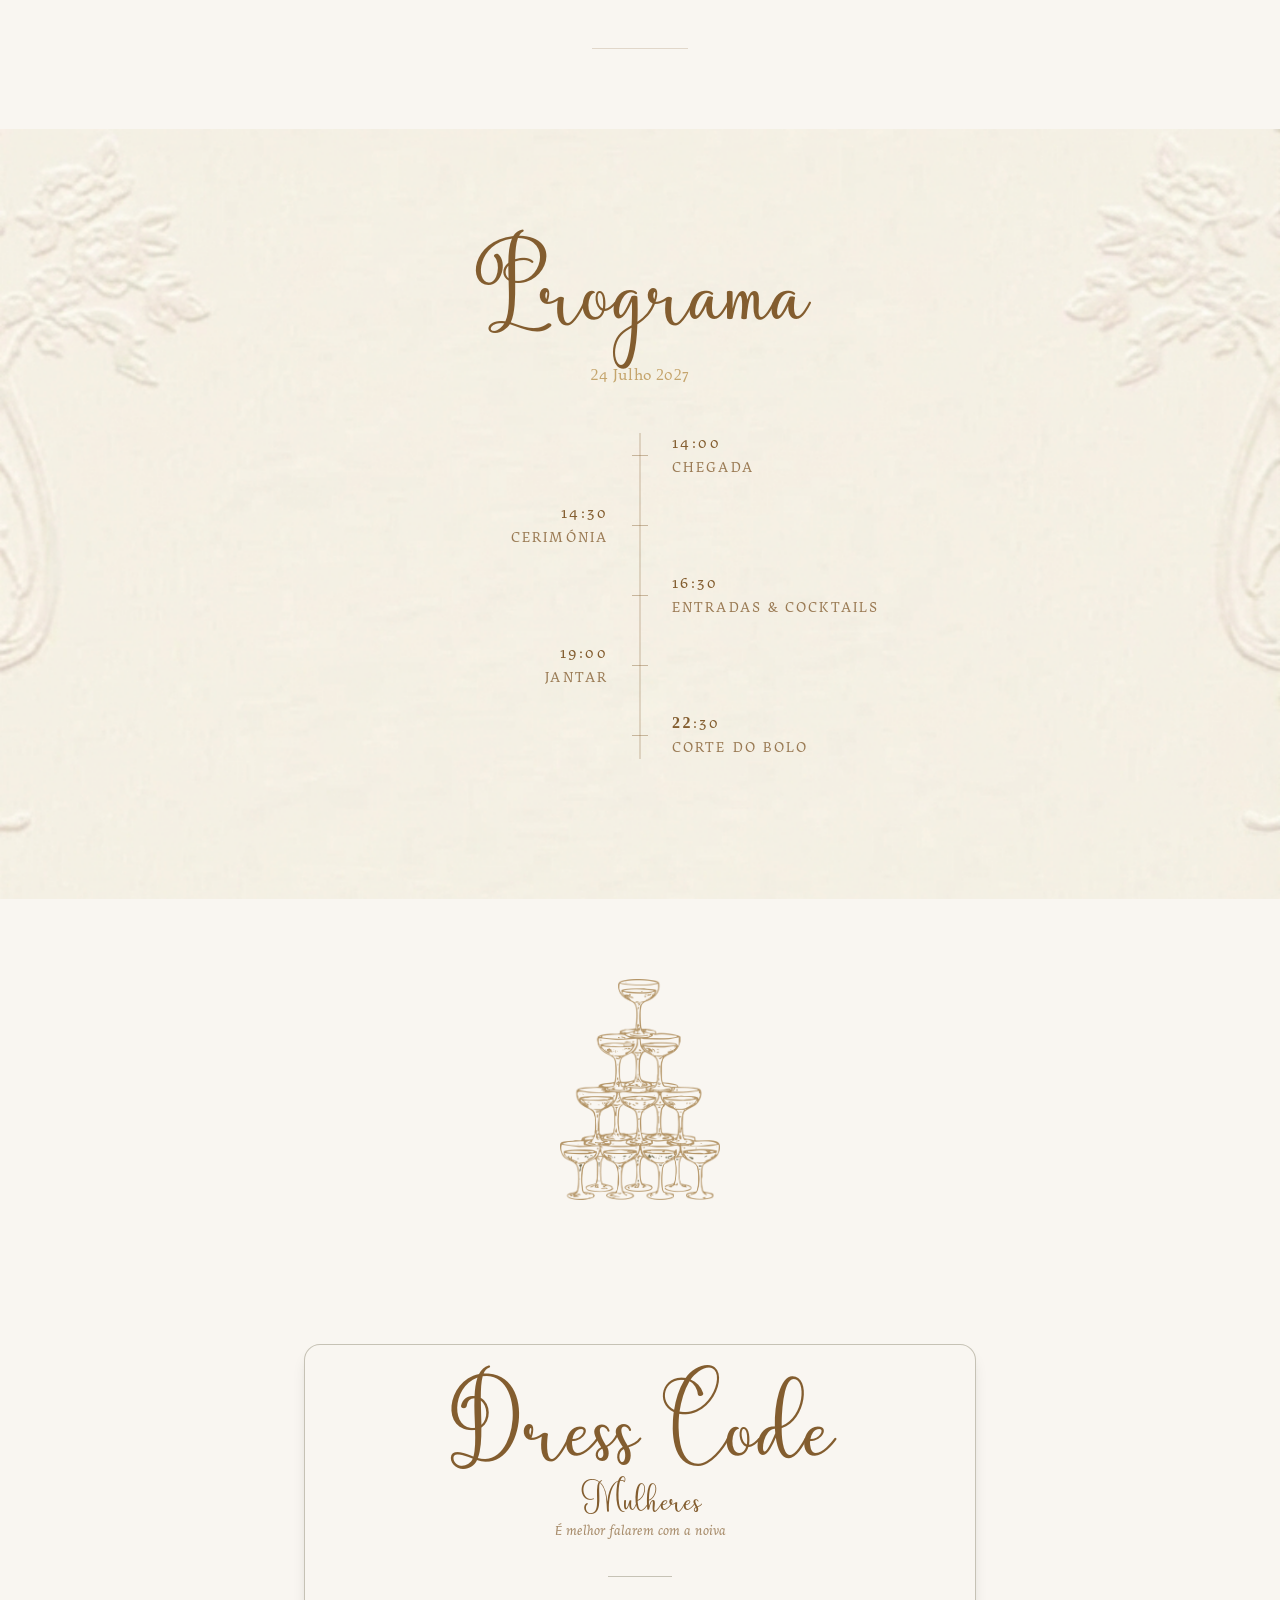
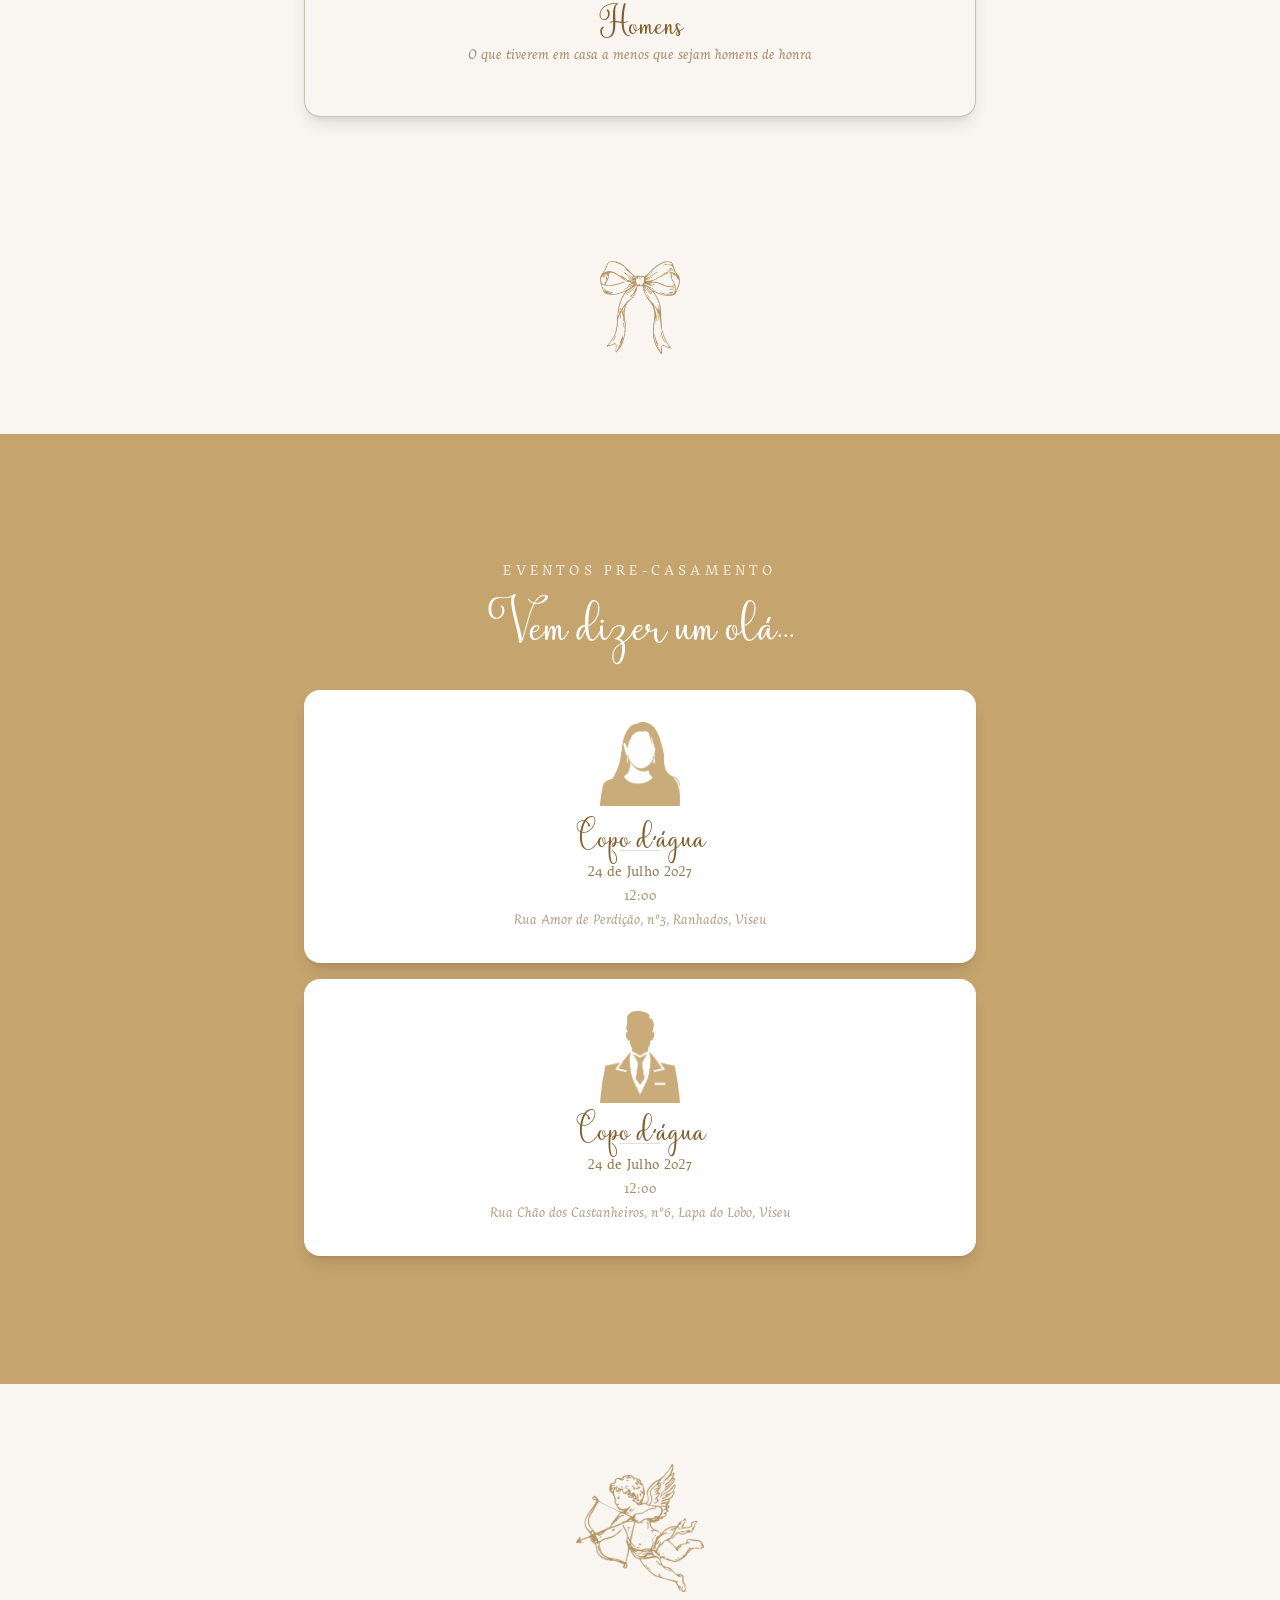
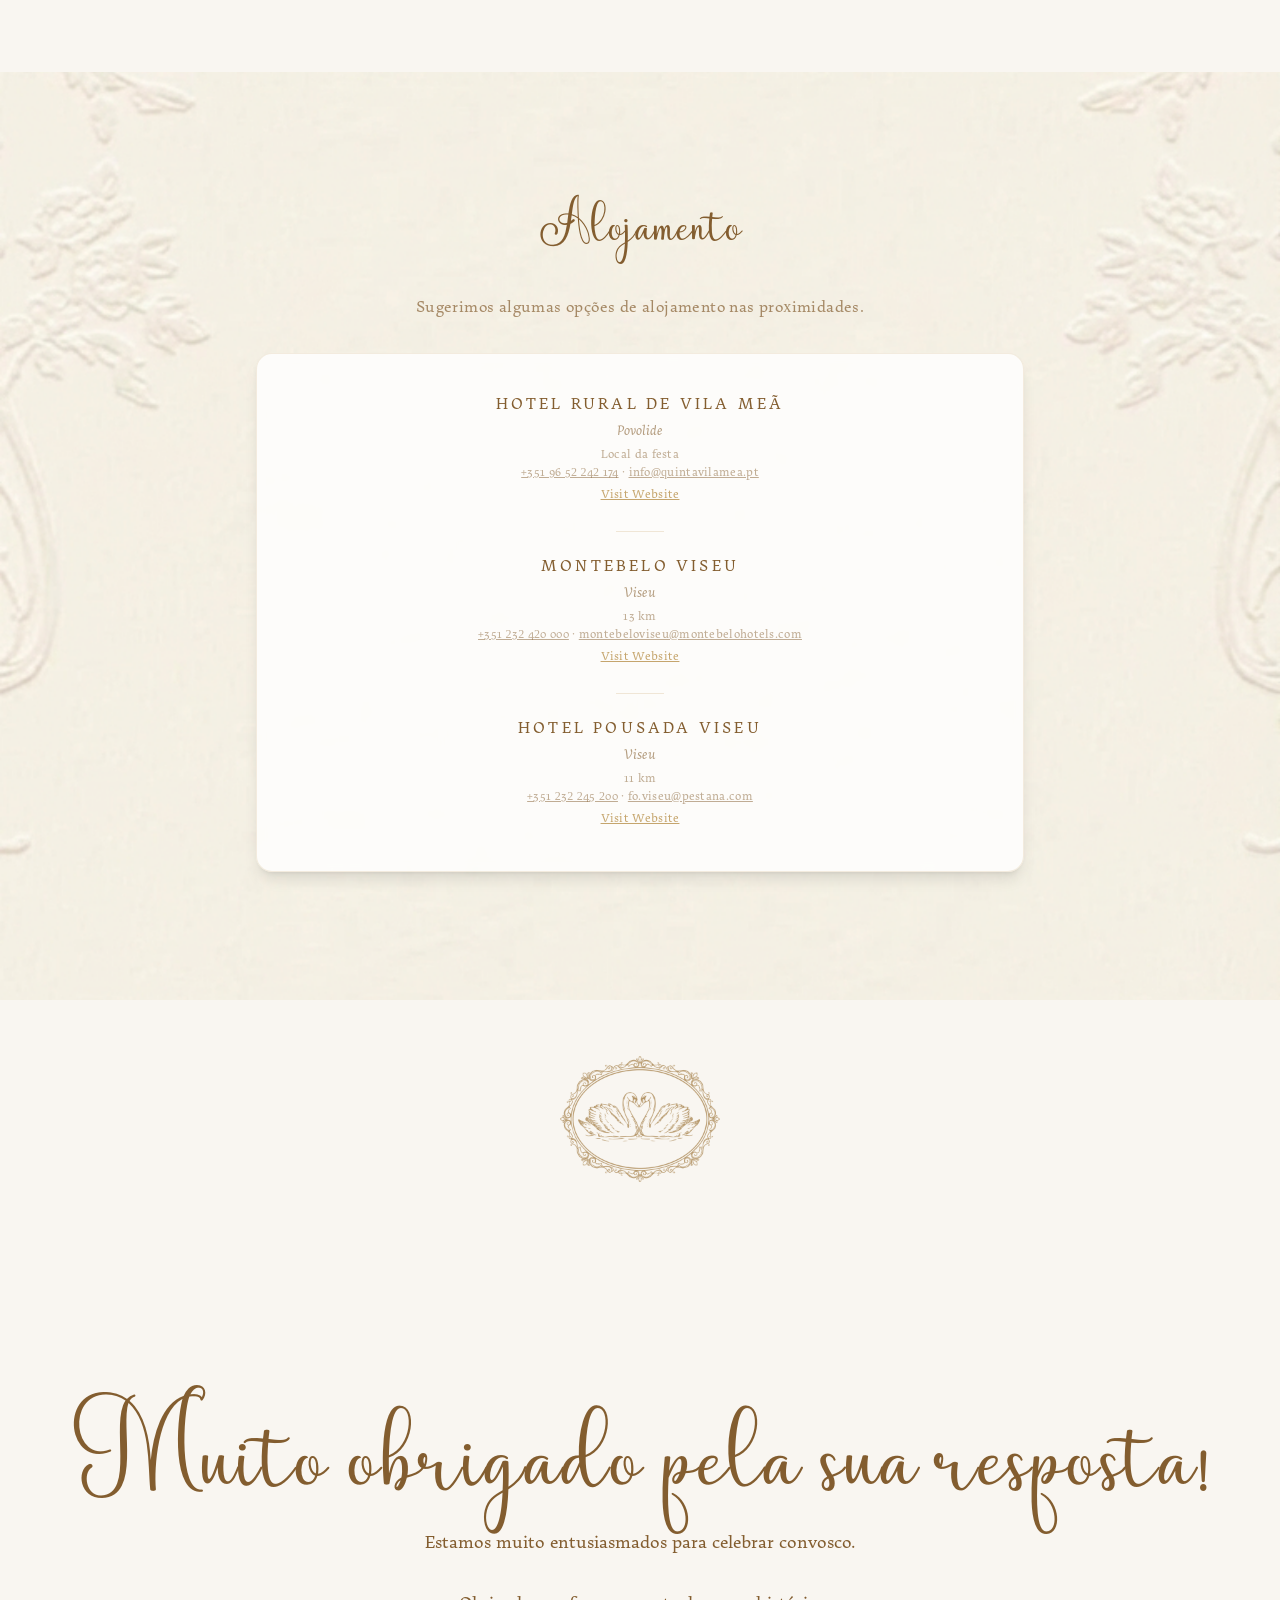
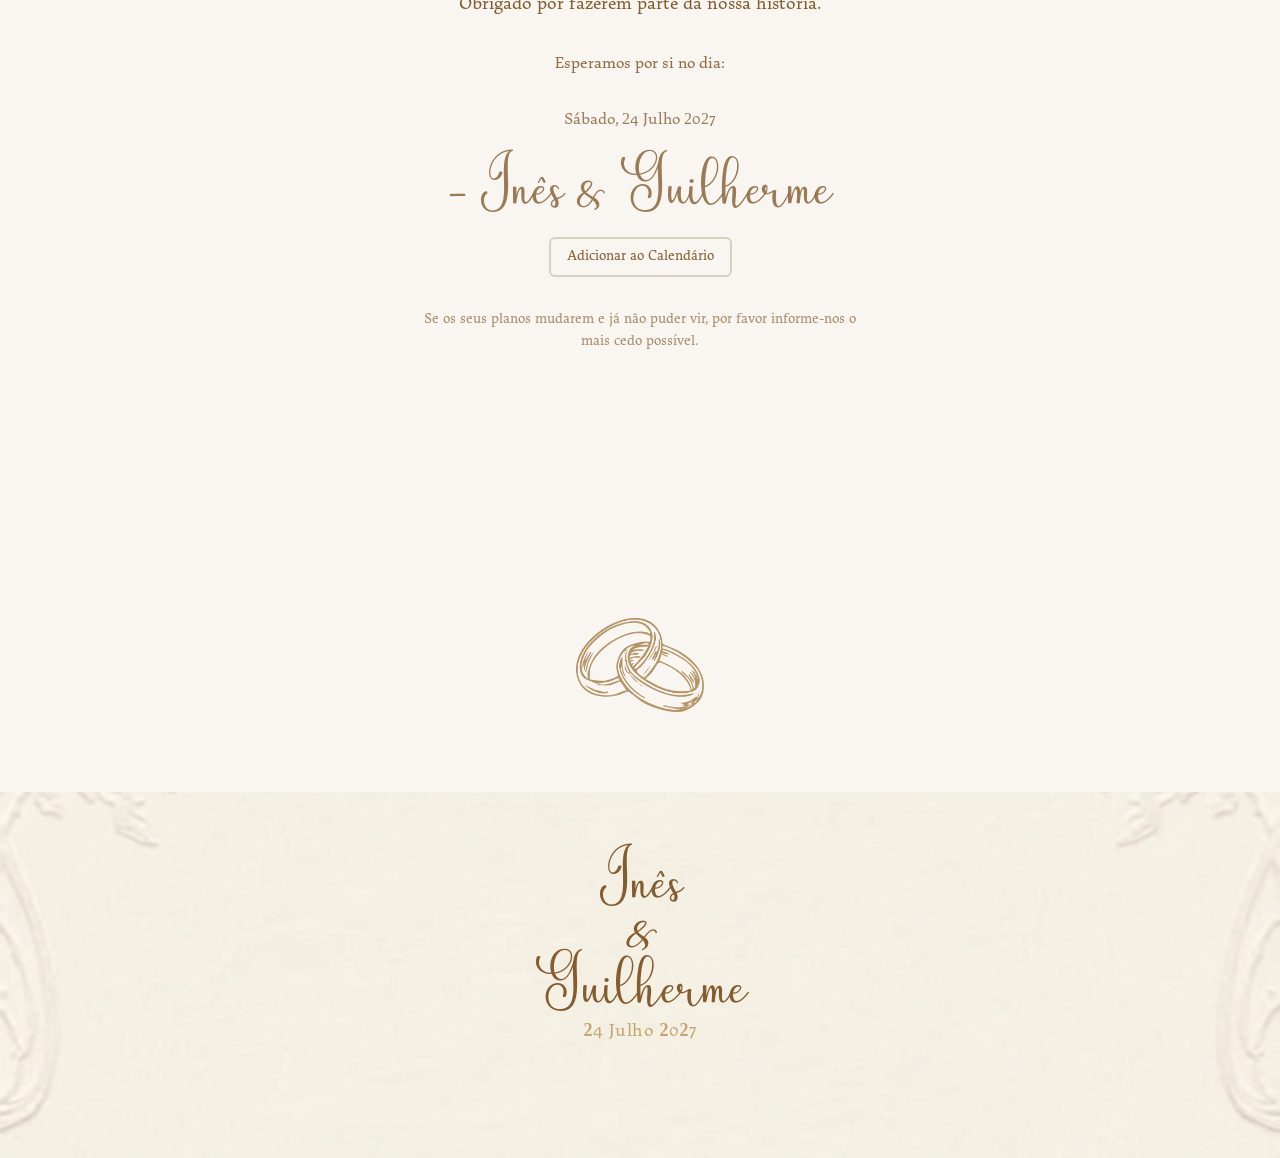
==== commit c4256d5f: "Update obrigado.html" ====
--- a/obrigado.html
+++ b/obrigado.html
@@ -735,7 +735,7 @@
 <section id=rsvp-confirmation class="min-h-screen bg-ivory flex items-center justify-center relative overflow-hidden">
 <div class="w-full flex flex-col items-center justify-center px-6 py-20" style=opacity:1>
 
-<h2 class="font-display text-5xl md:text-6xl text-sage-dark text-center leading-relaxed tracking-wide mb-16" style=opacity:1;transform:none
+<h2 class="font-display text-5xl md:text-6xl text-sage-dark text-center leading-relaxed tracking-wide mb-12" style=opacity:1;transform:none
 data-pt="Muito obrigado pela sua resposta!"
 data-fr="Merci beaucoup pour votre réponse!">
 Muito obrigado pela sua resposta!
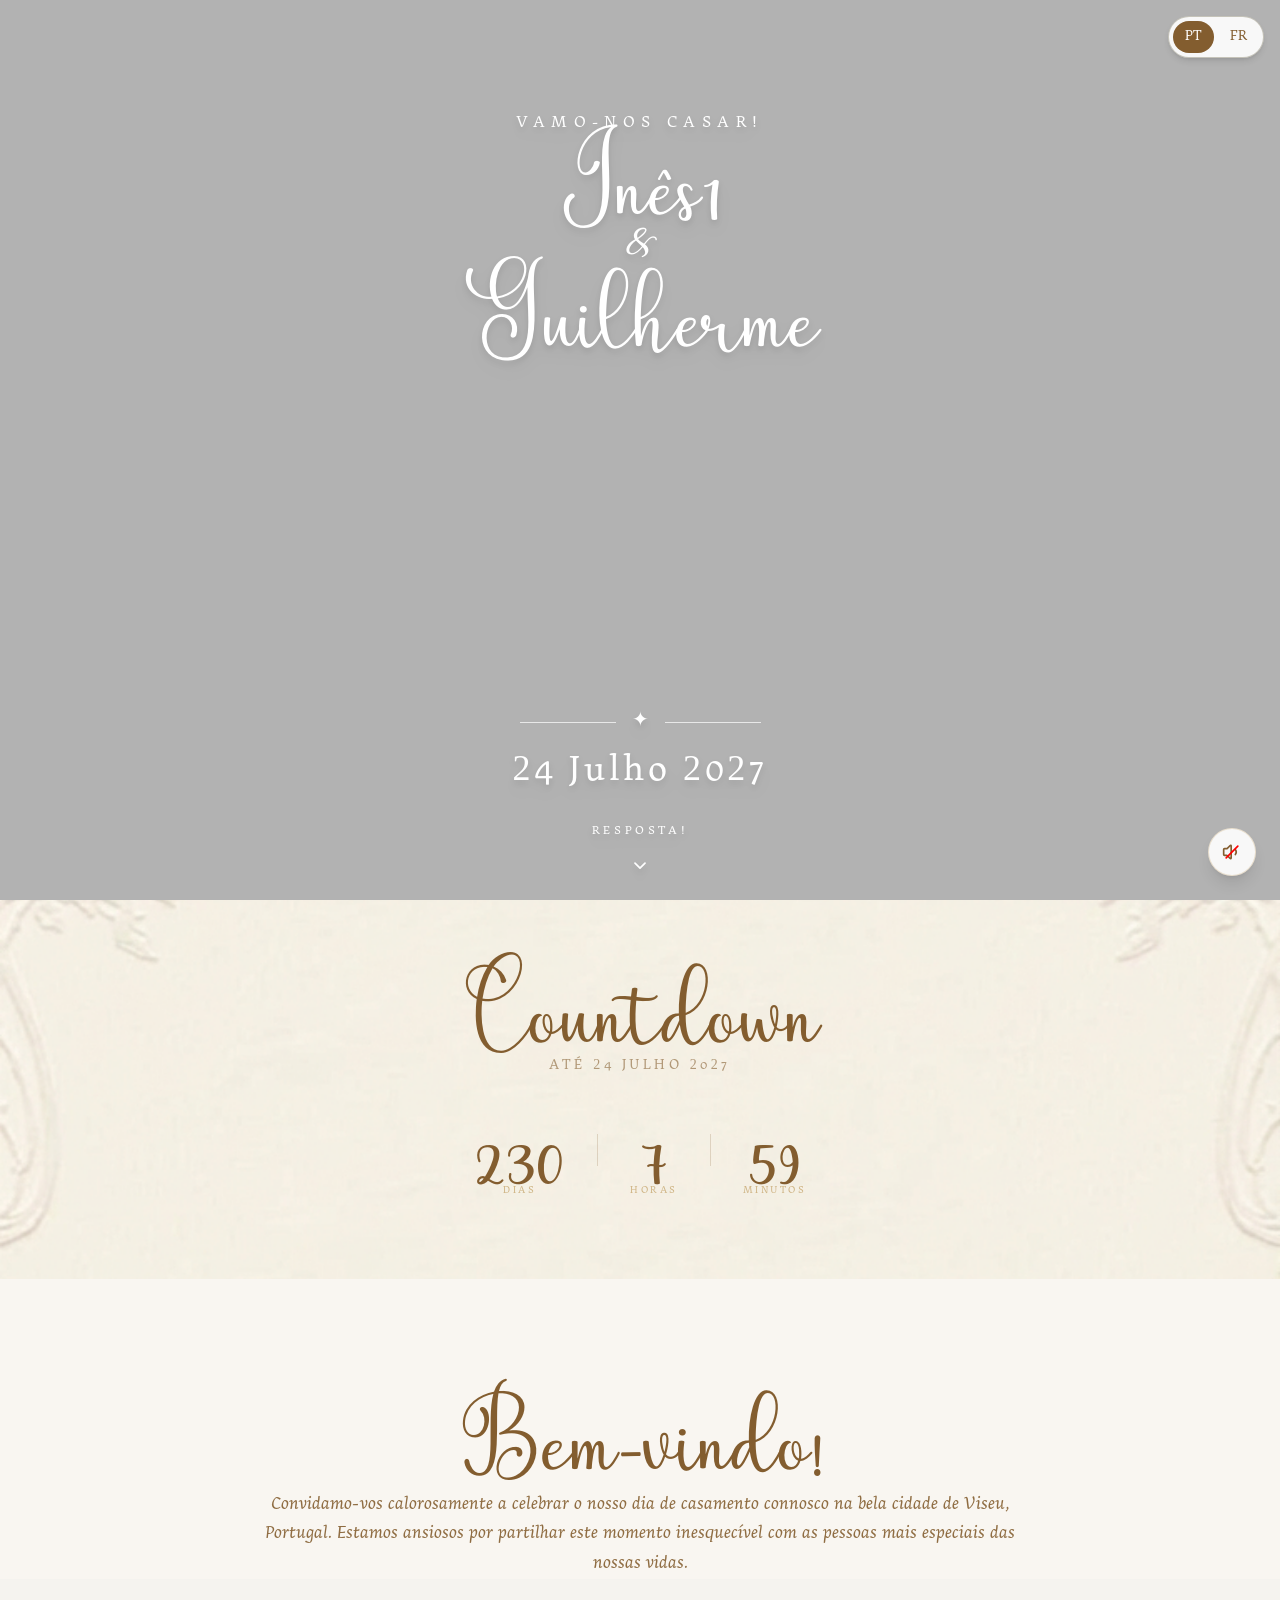
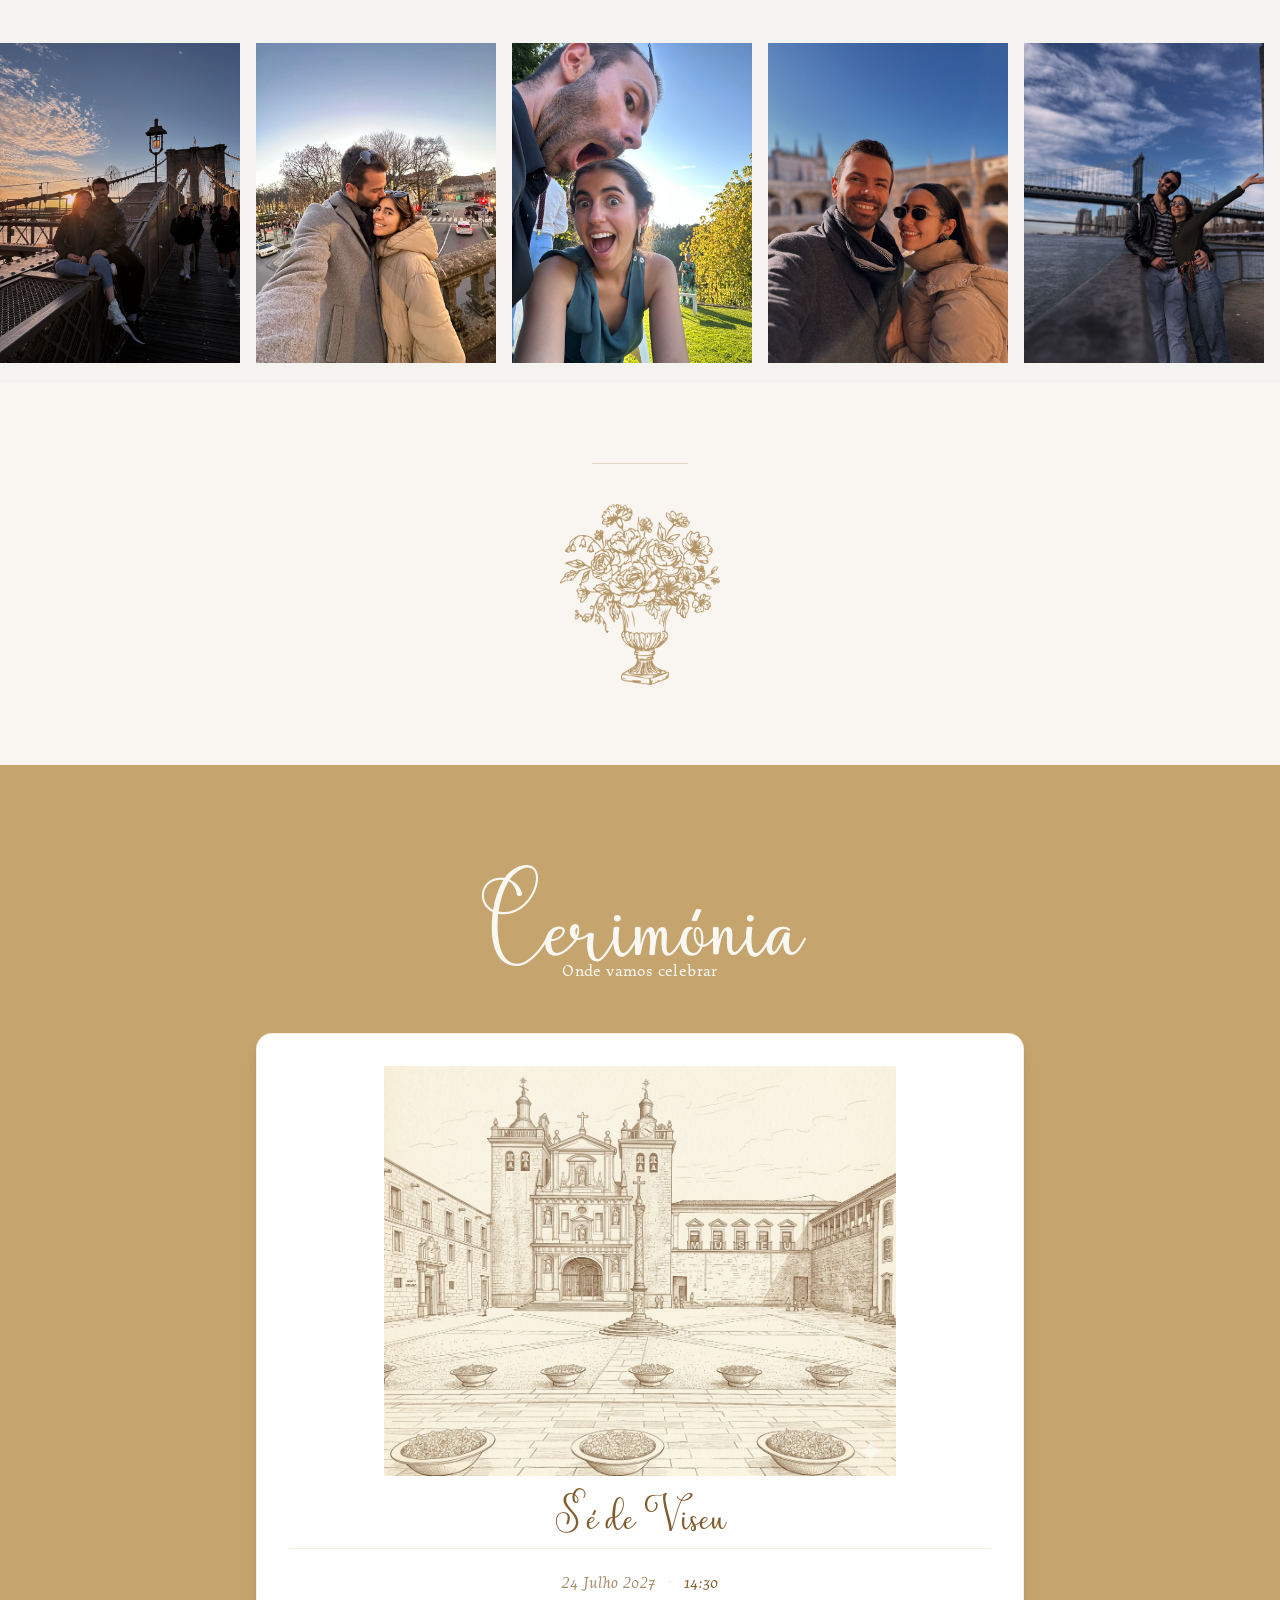
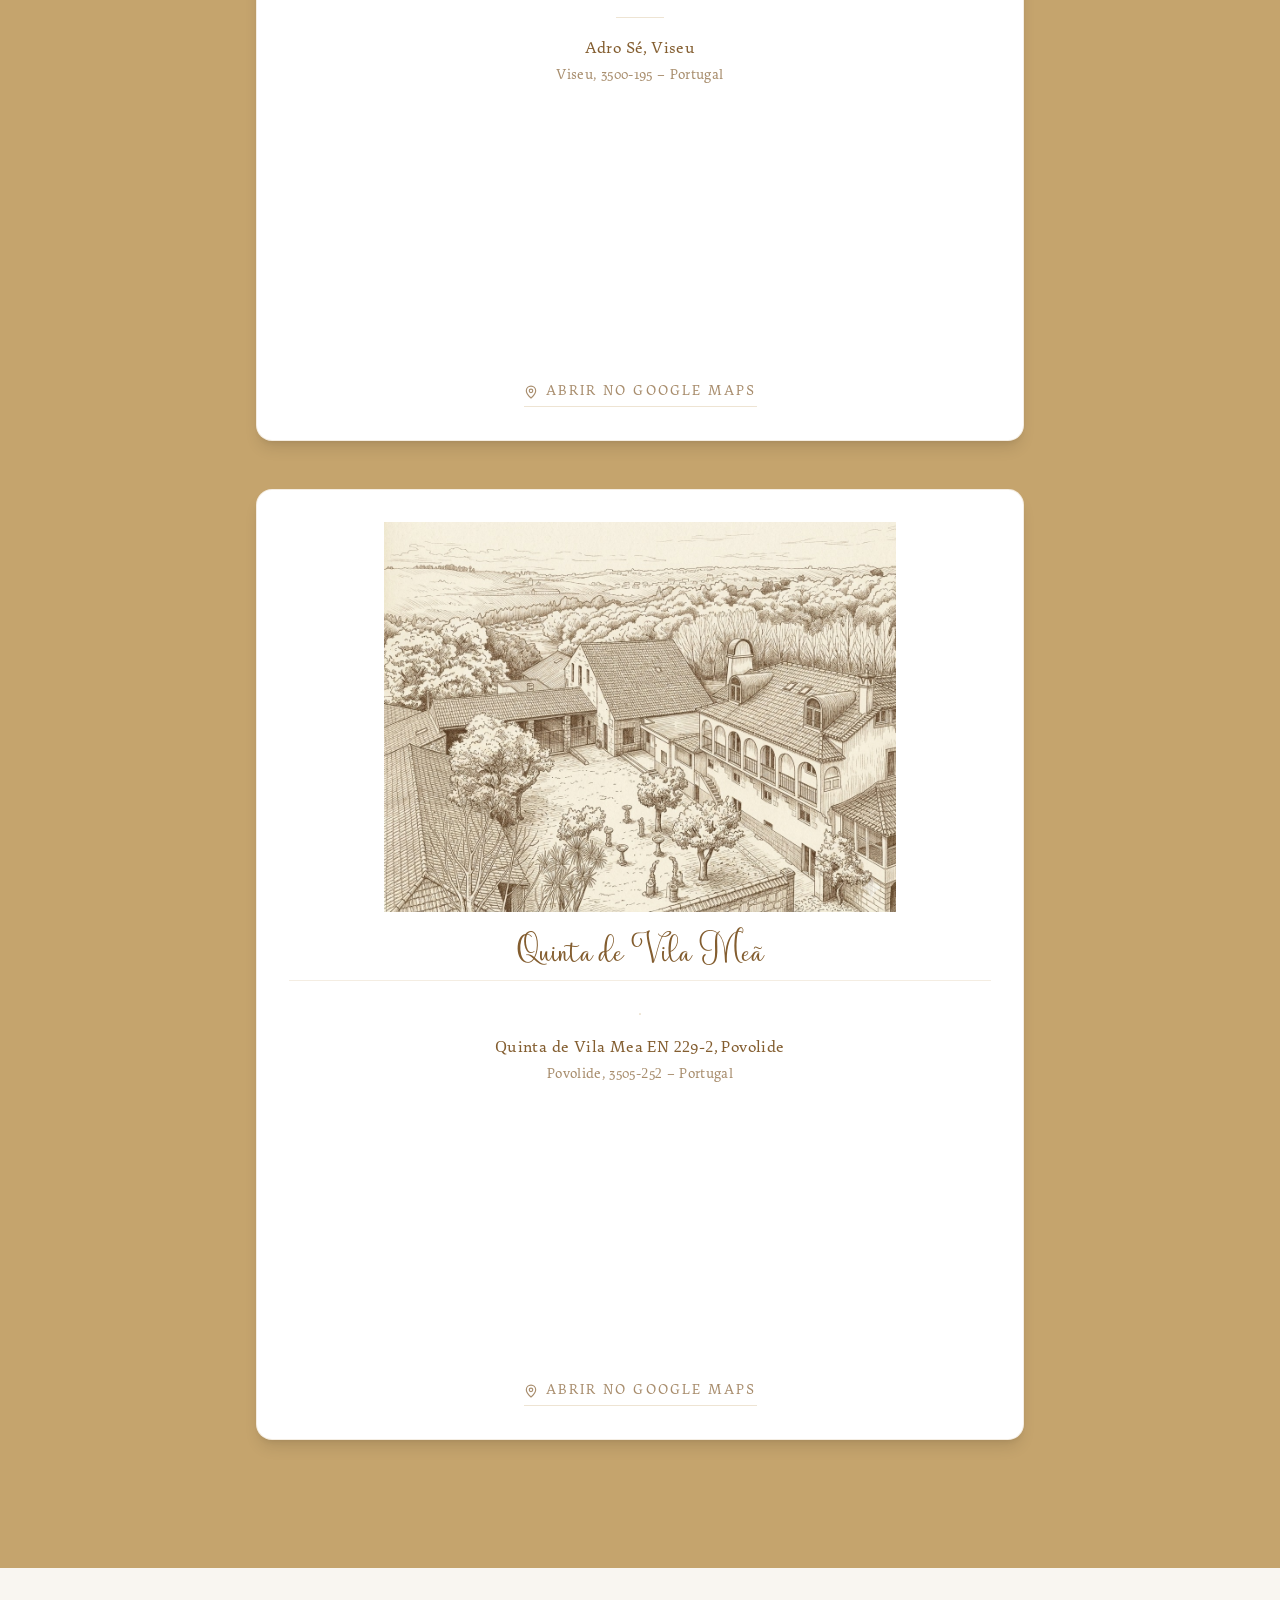
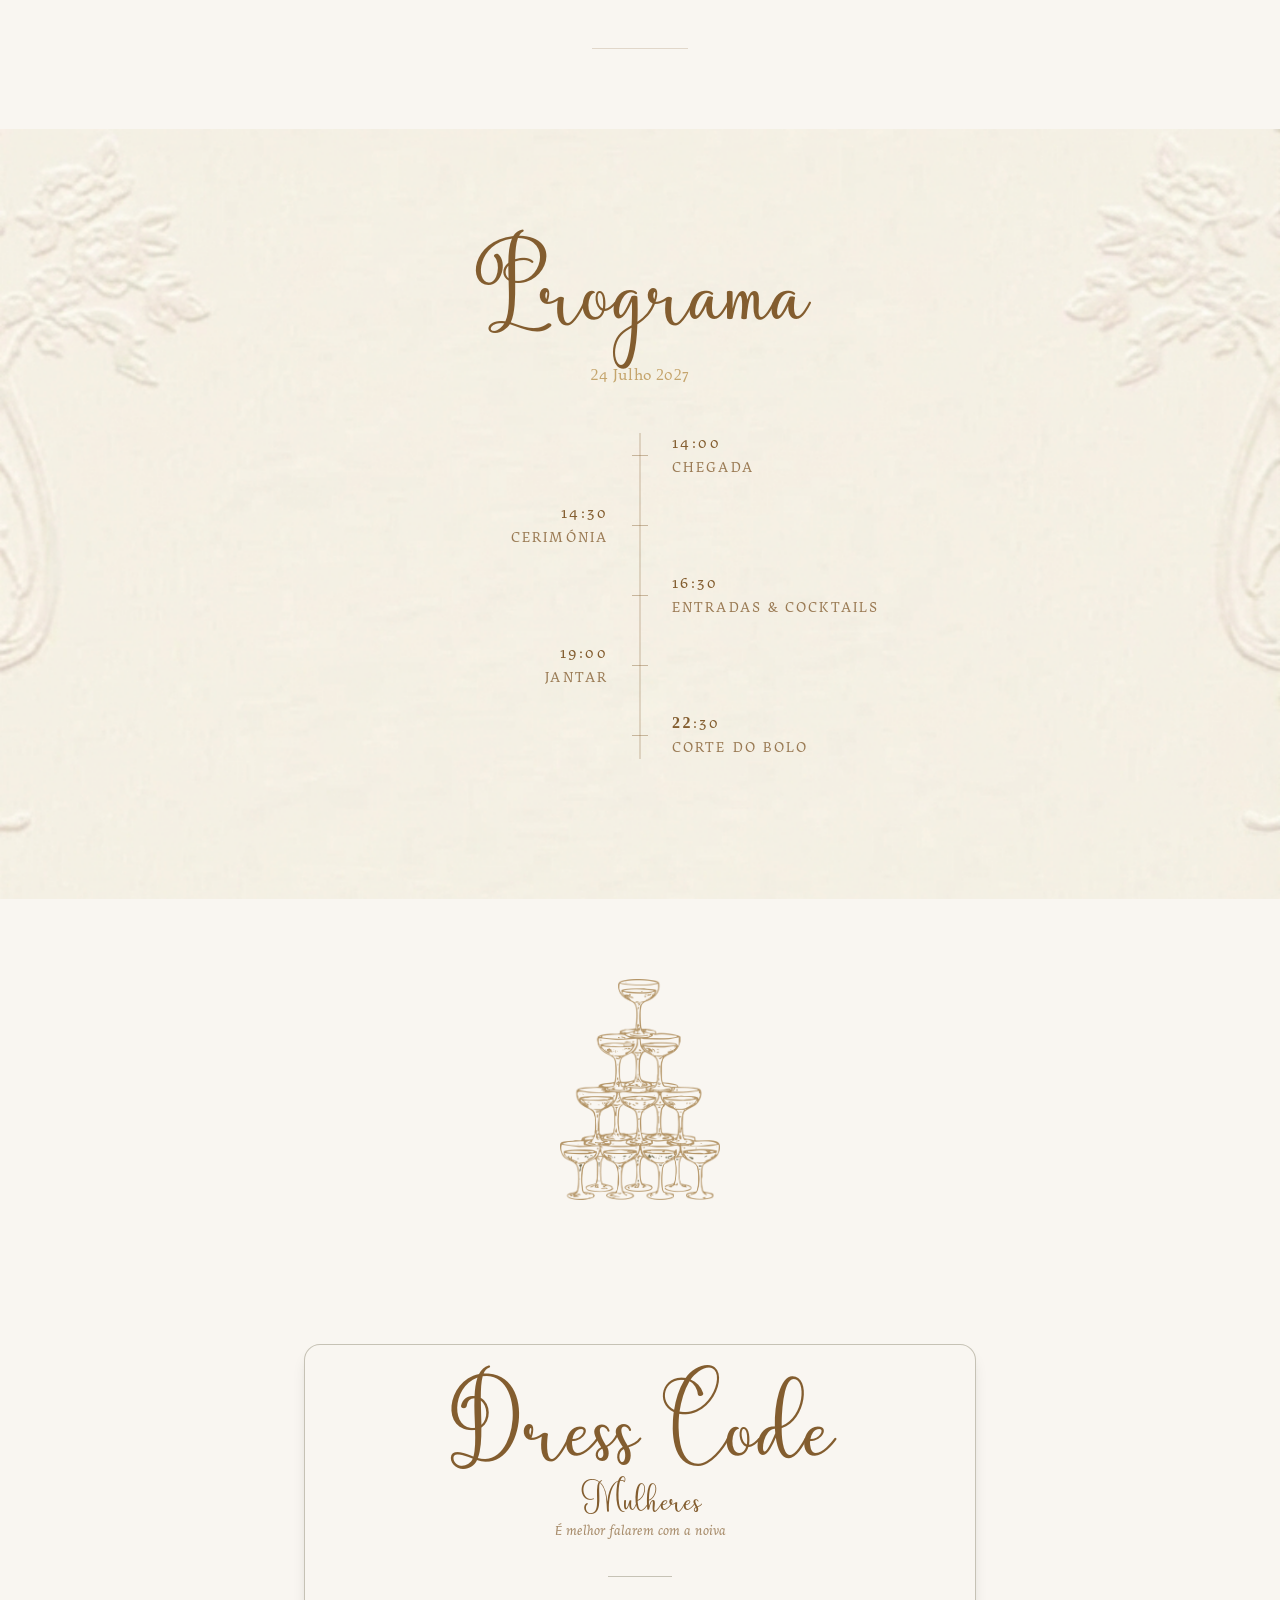
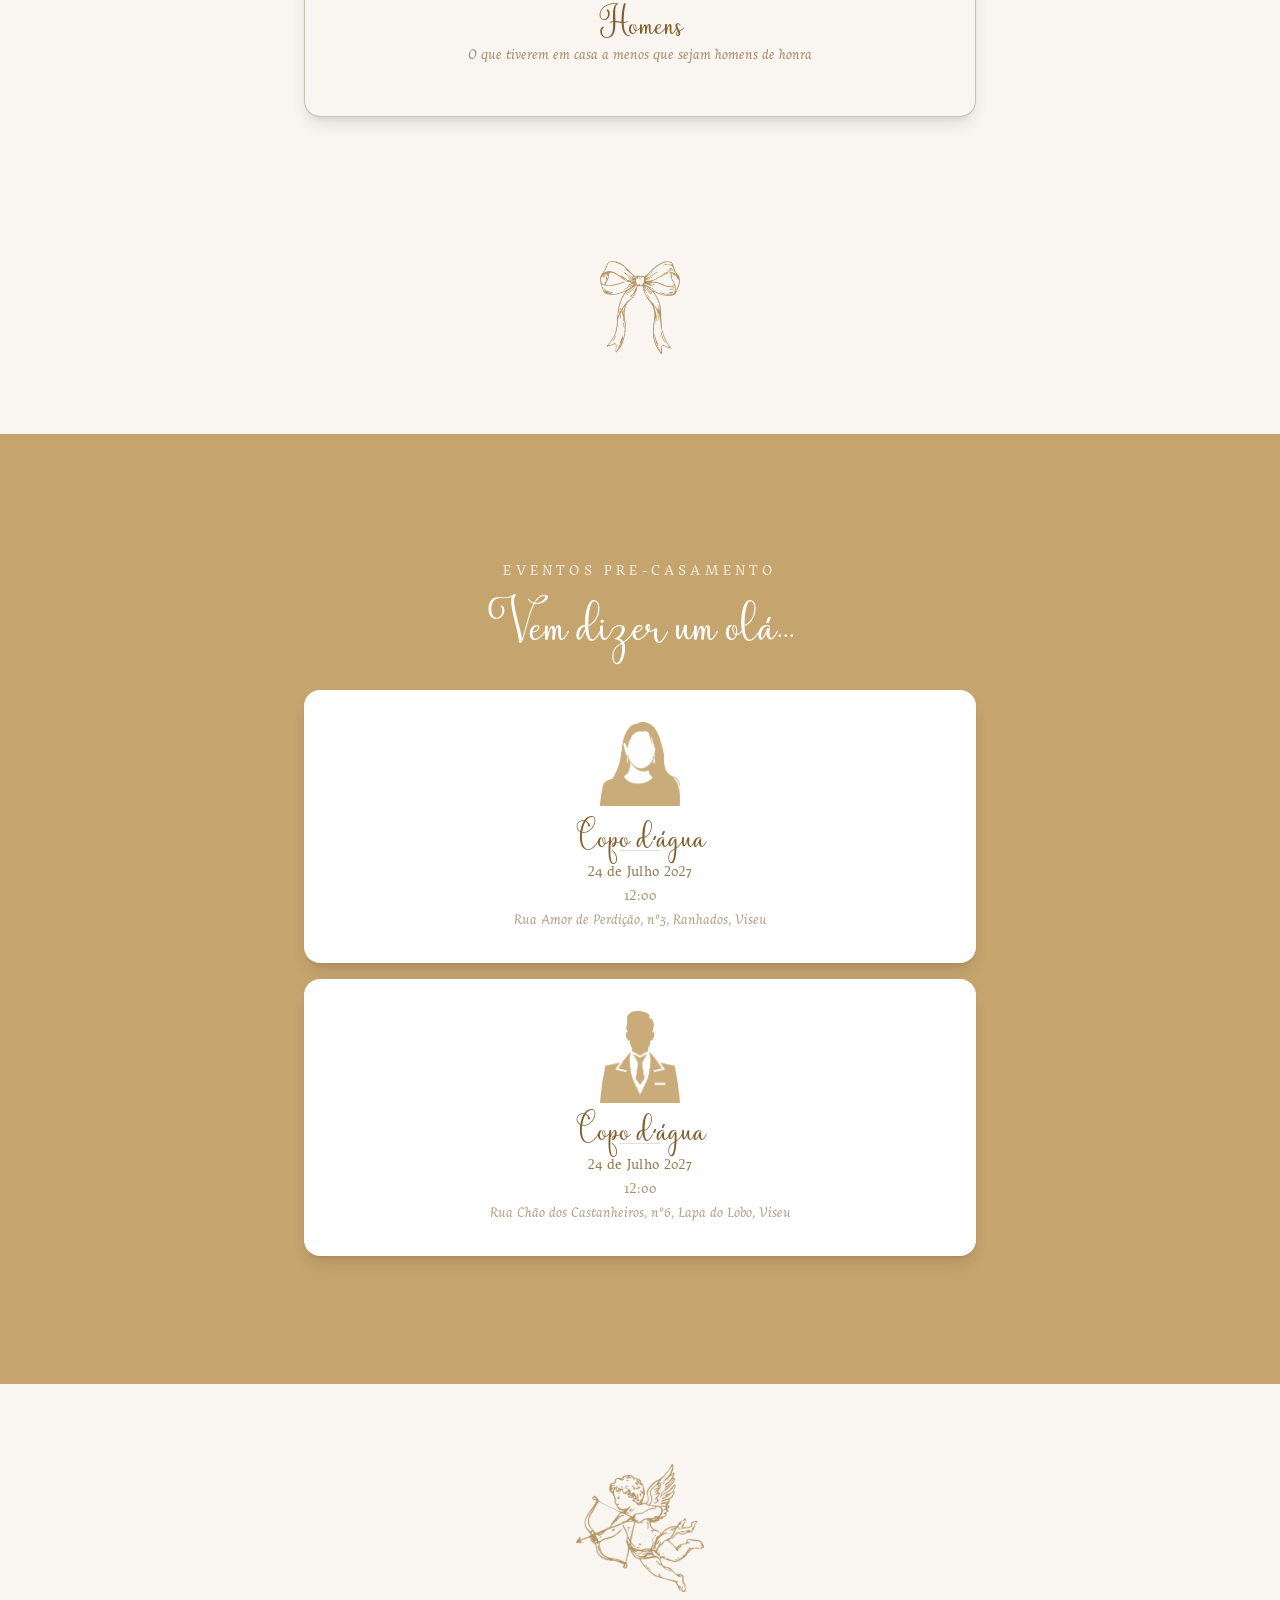
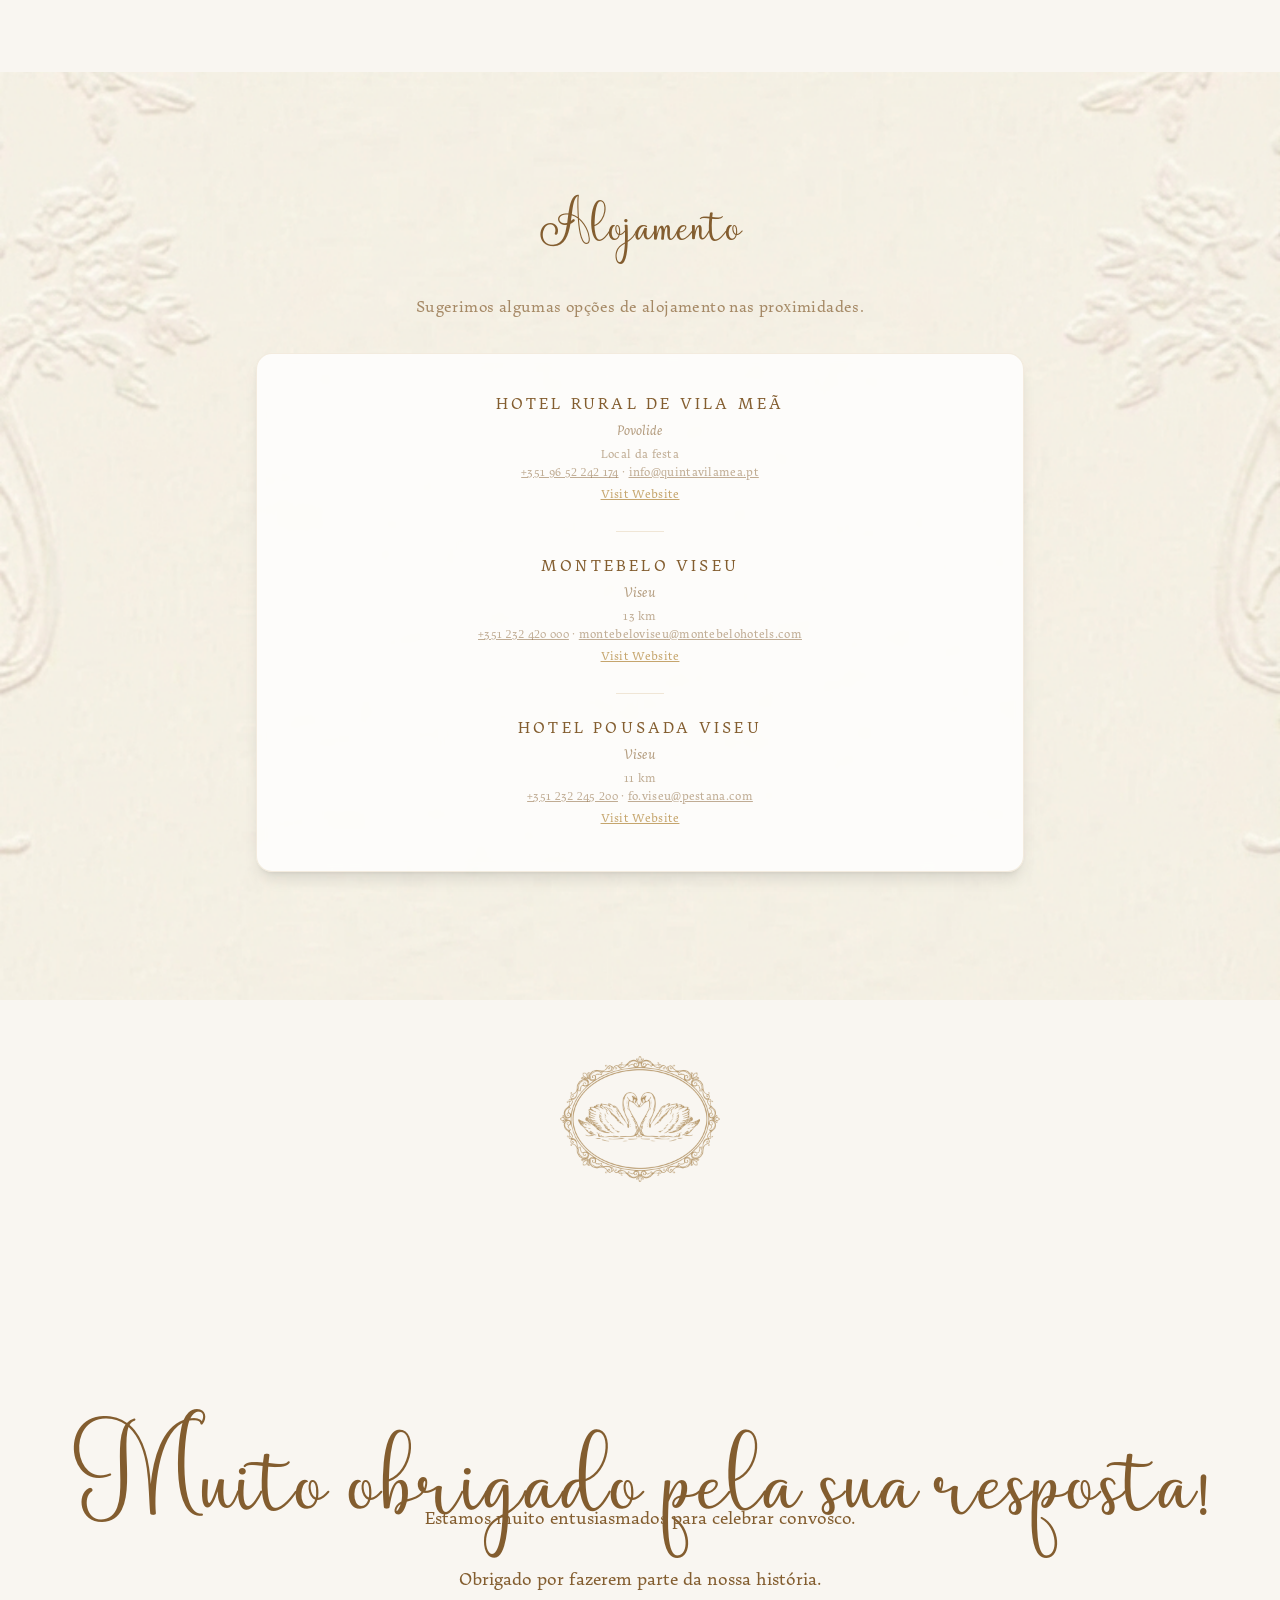
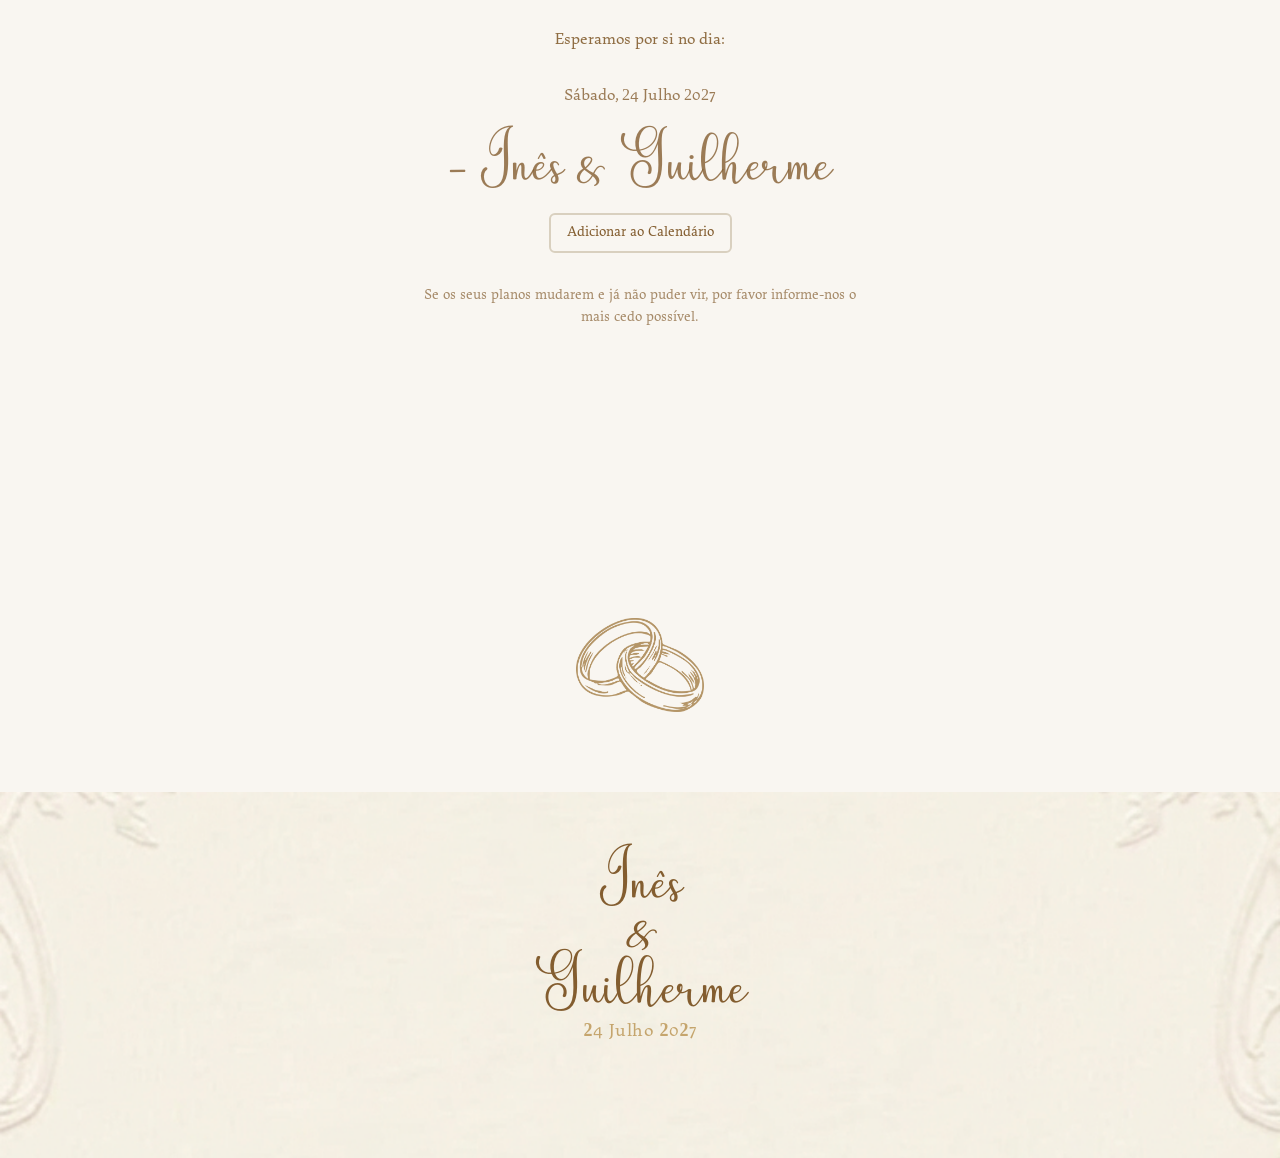
==== commit 0386ea66: "Update obrigado.html" ====
--- a/obrigado.html
+++ b/obrigado.html
@@ -735,7 +735,7 @@
 <section id=rsvp-confirmation class="min-h-screen bg-ivory flex items-center justify-center relative overflow-hidden">
 <div class="w-full flex flex-col items-center justify-center px-6 py-20" style=opacity:1>
 
-<h2 class="font-display text-5xl md:text-6xl text-sage-dark text-center leading-relaxed tracking-wide mb-12" style=opacity:1;transform:none
+<h2 class="font-display text-5xl md:text-6xl text-sage-dark text-center leading-relaxed tracking-wide mb- 16" style=opacity:1;transform:none
 data-pt="Muito obrigado pela sua resposta!"
 data-fr="Merci beaucoup pour votre réponse!">
 Muito obrigado pela sua resposta!
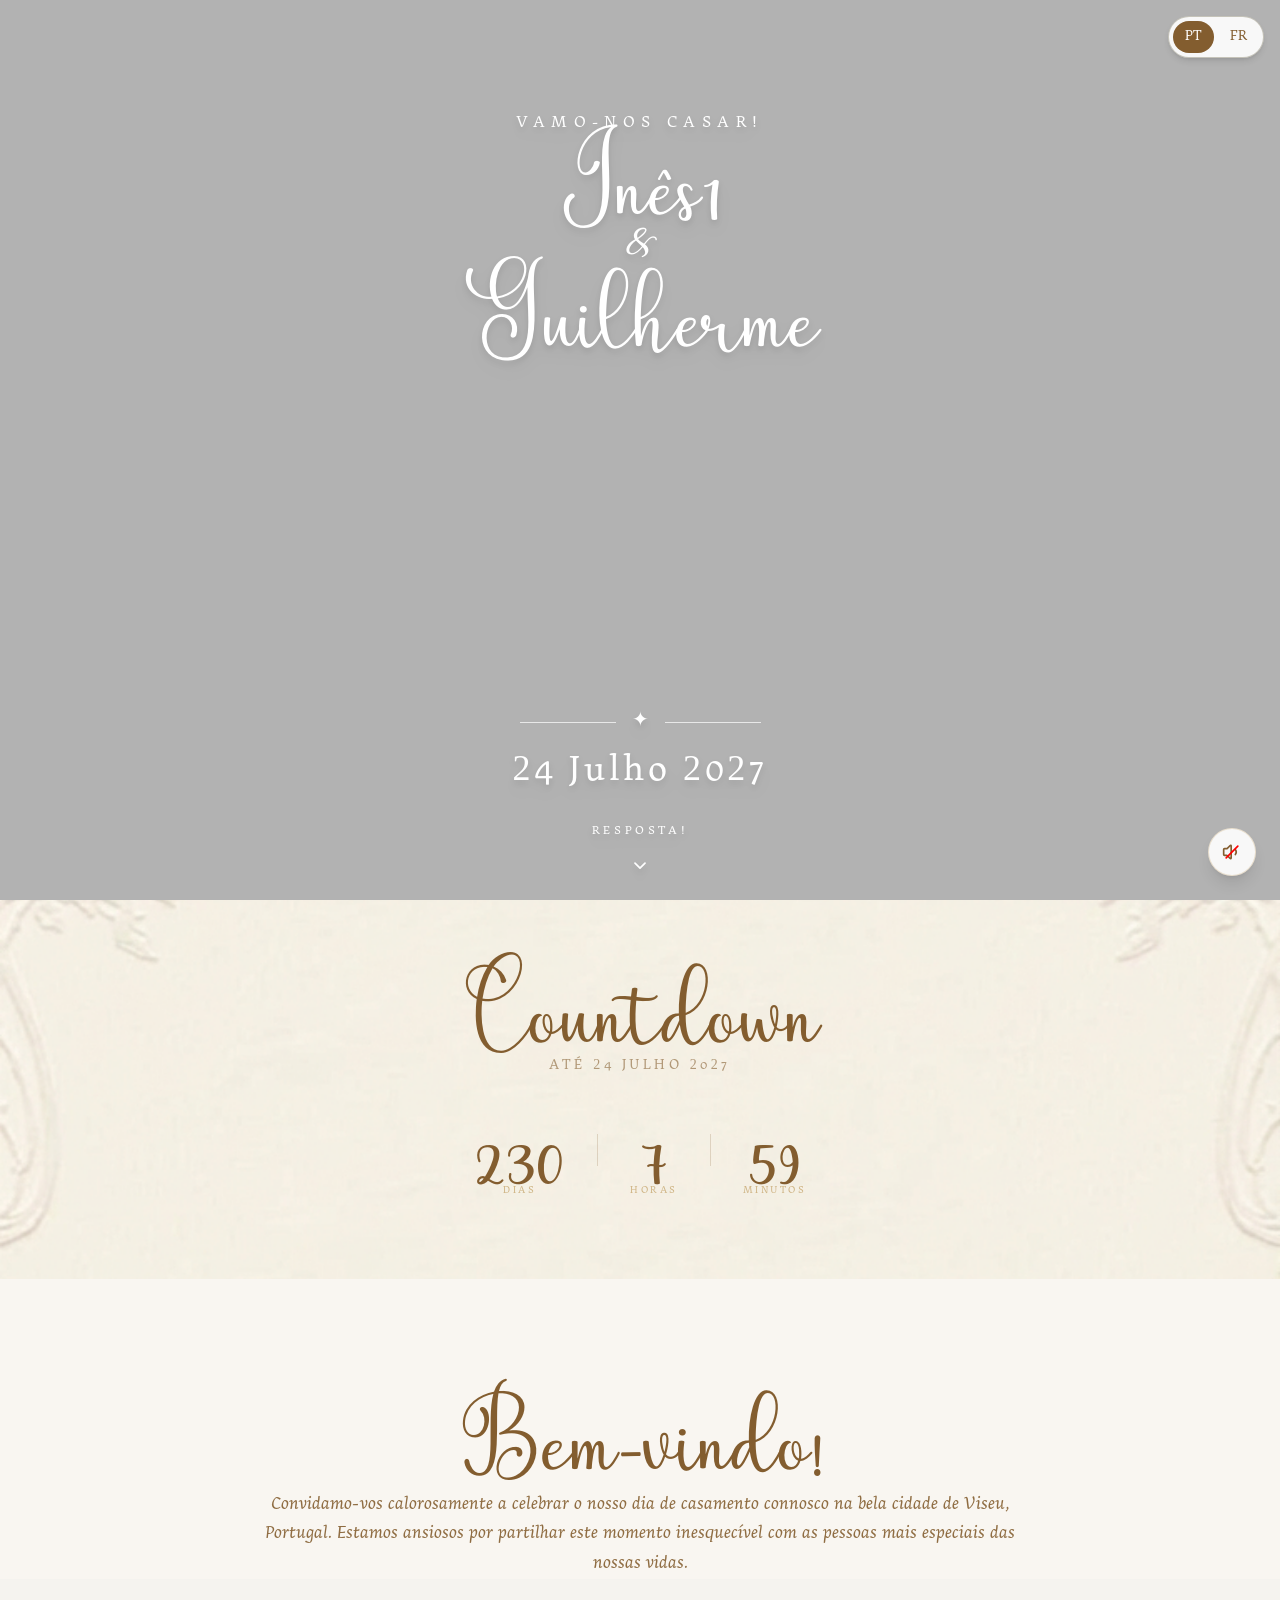
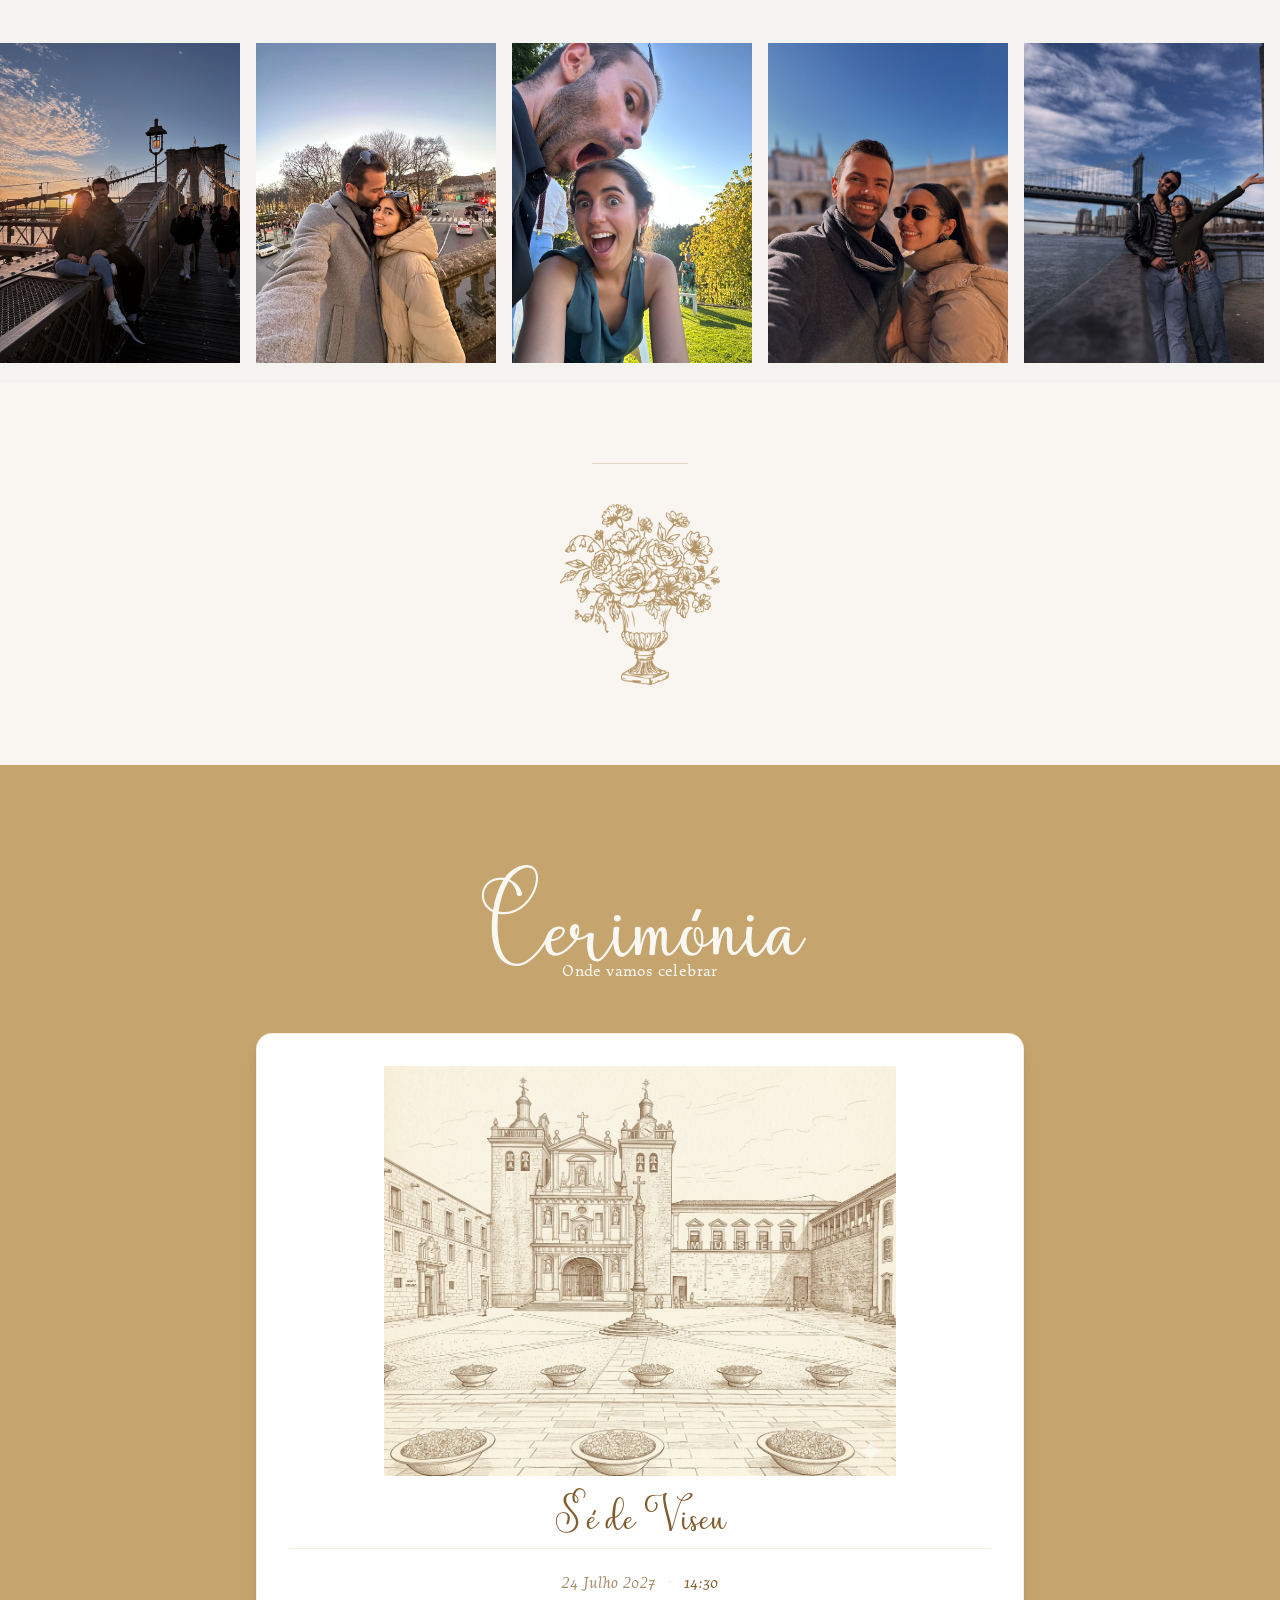
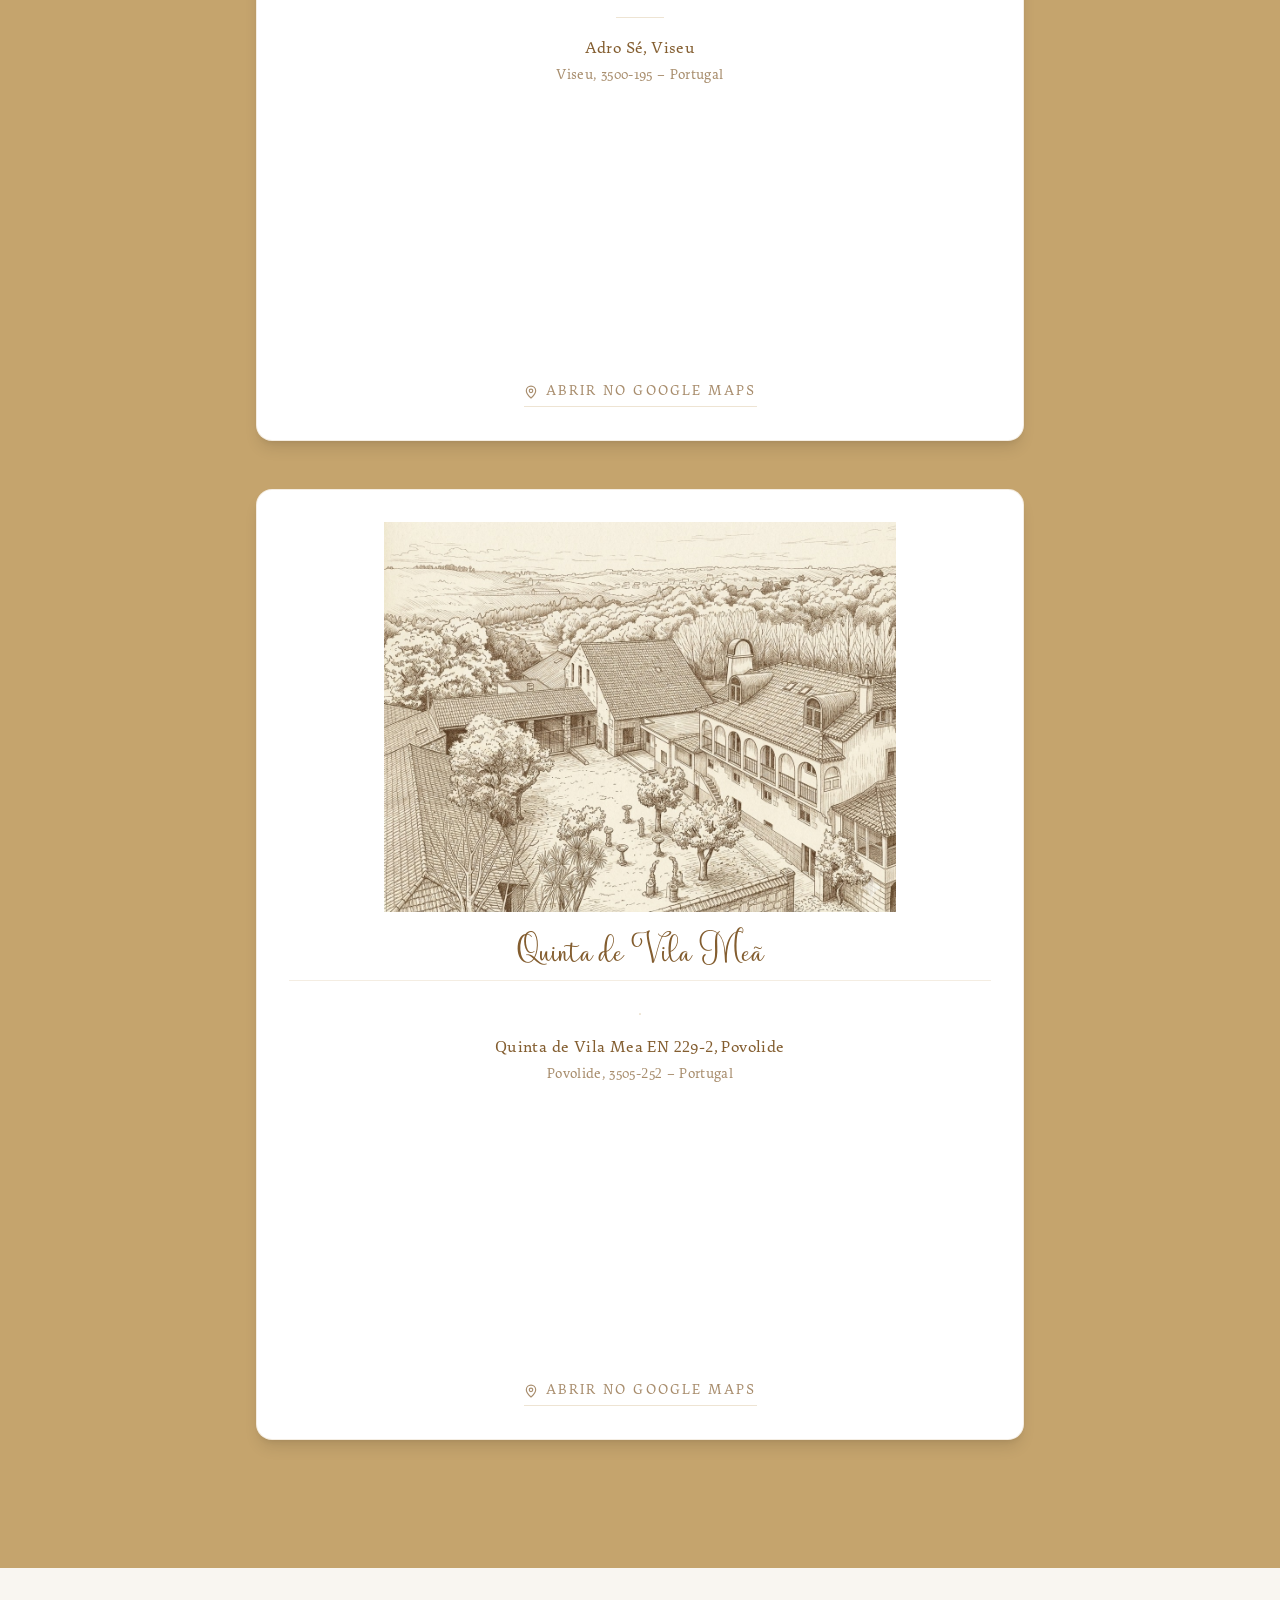
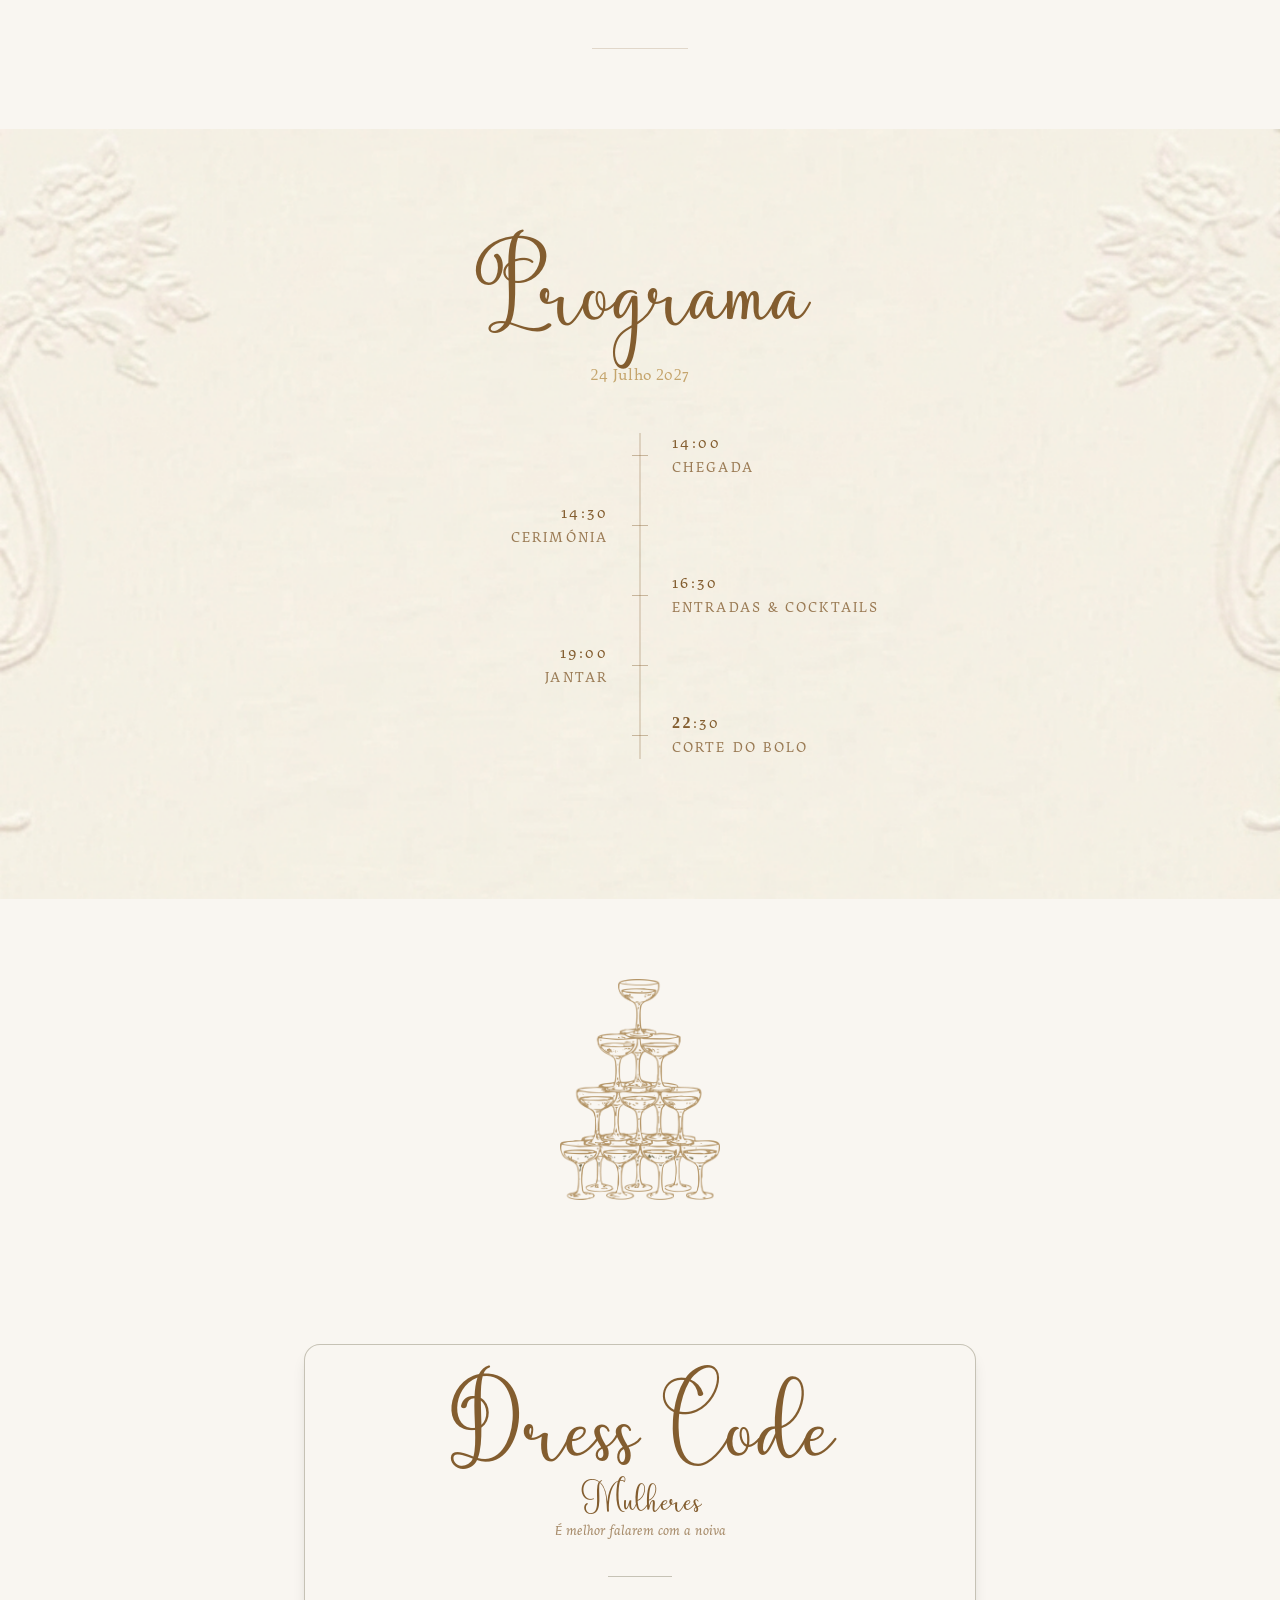
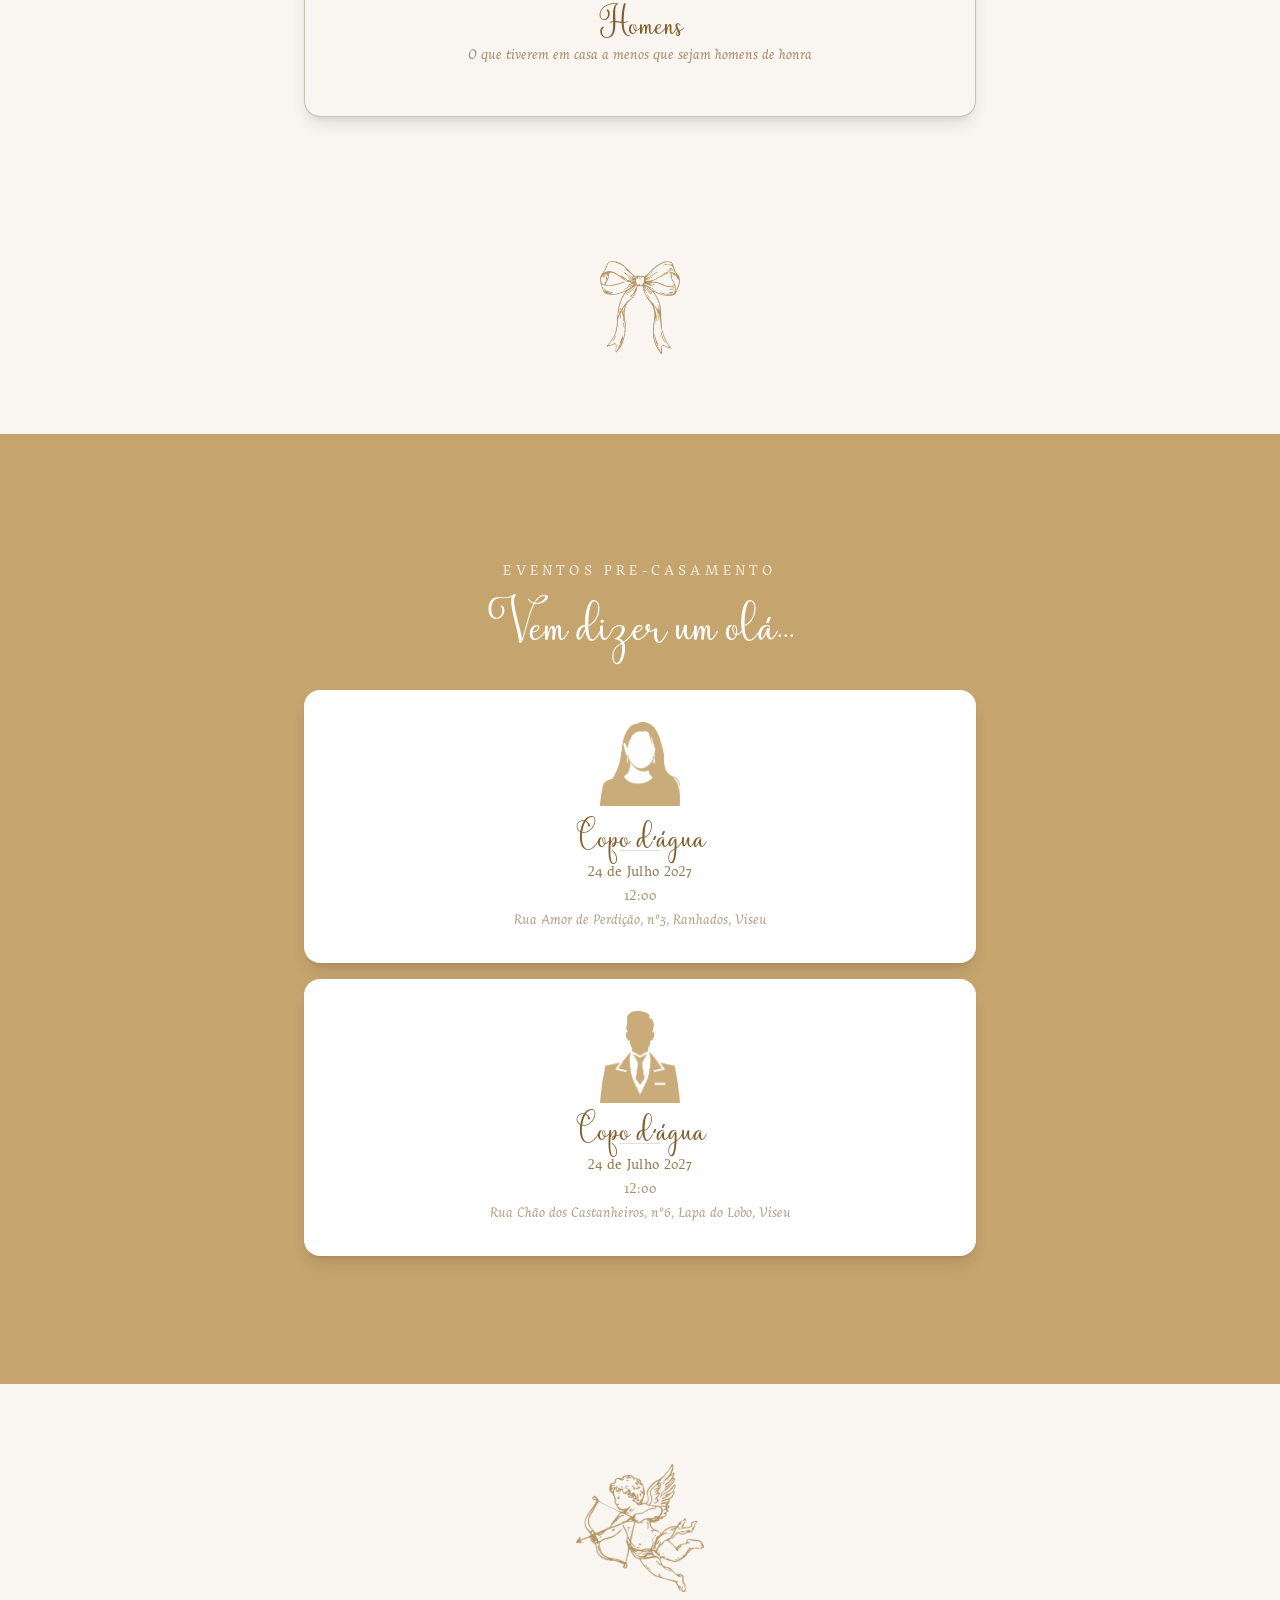
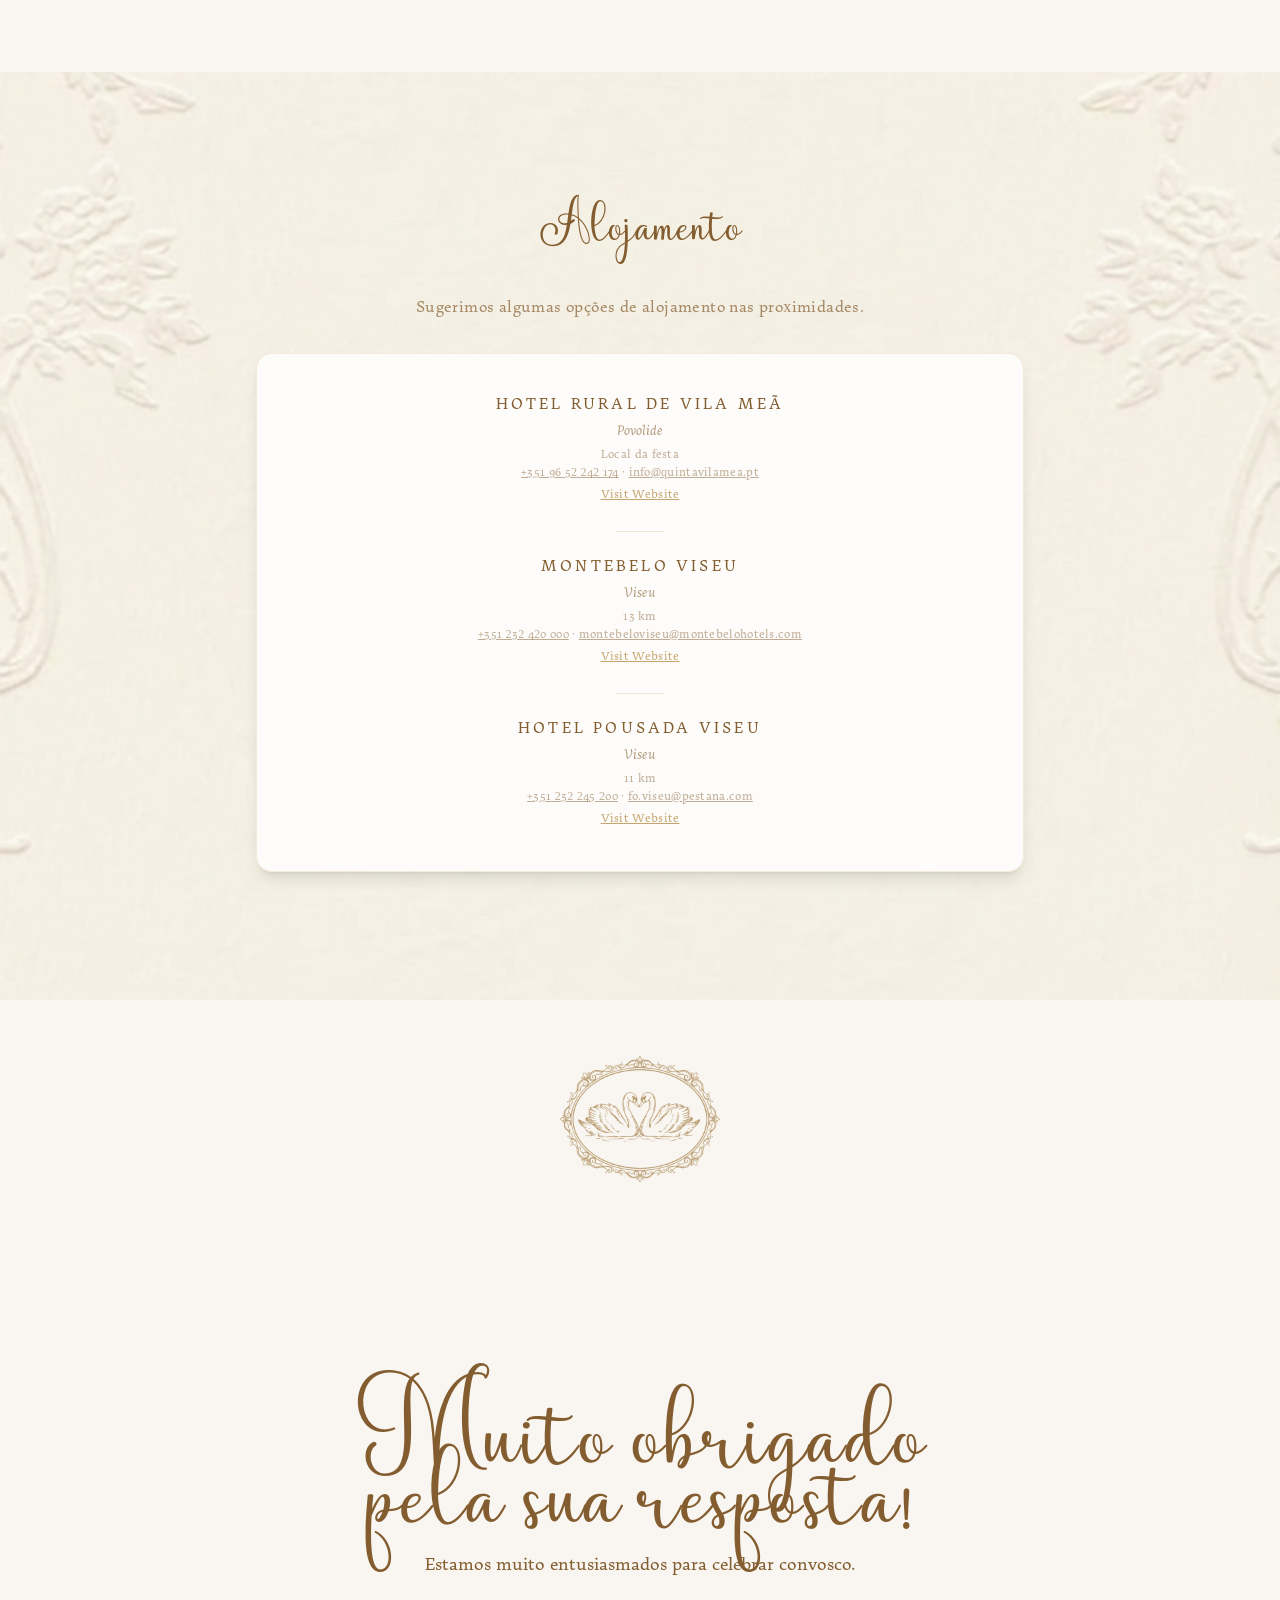
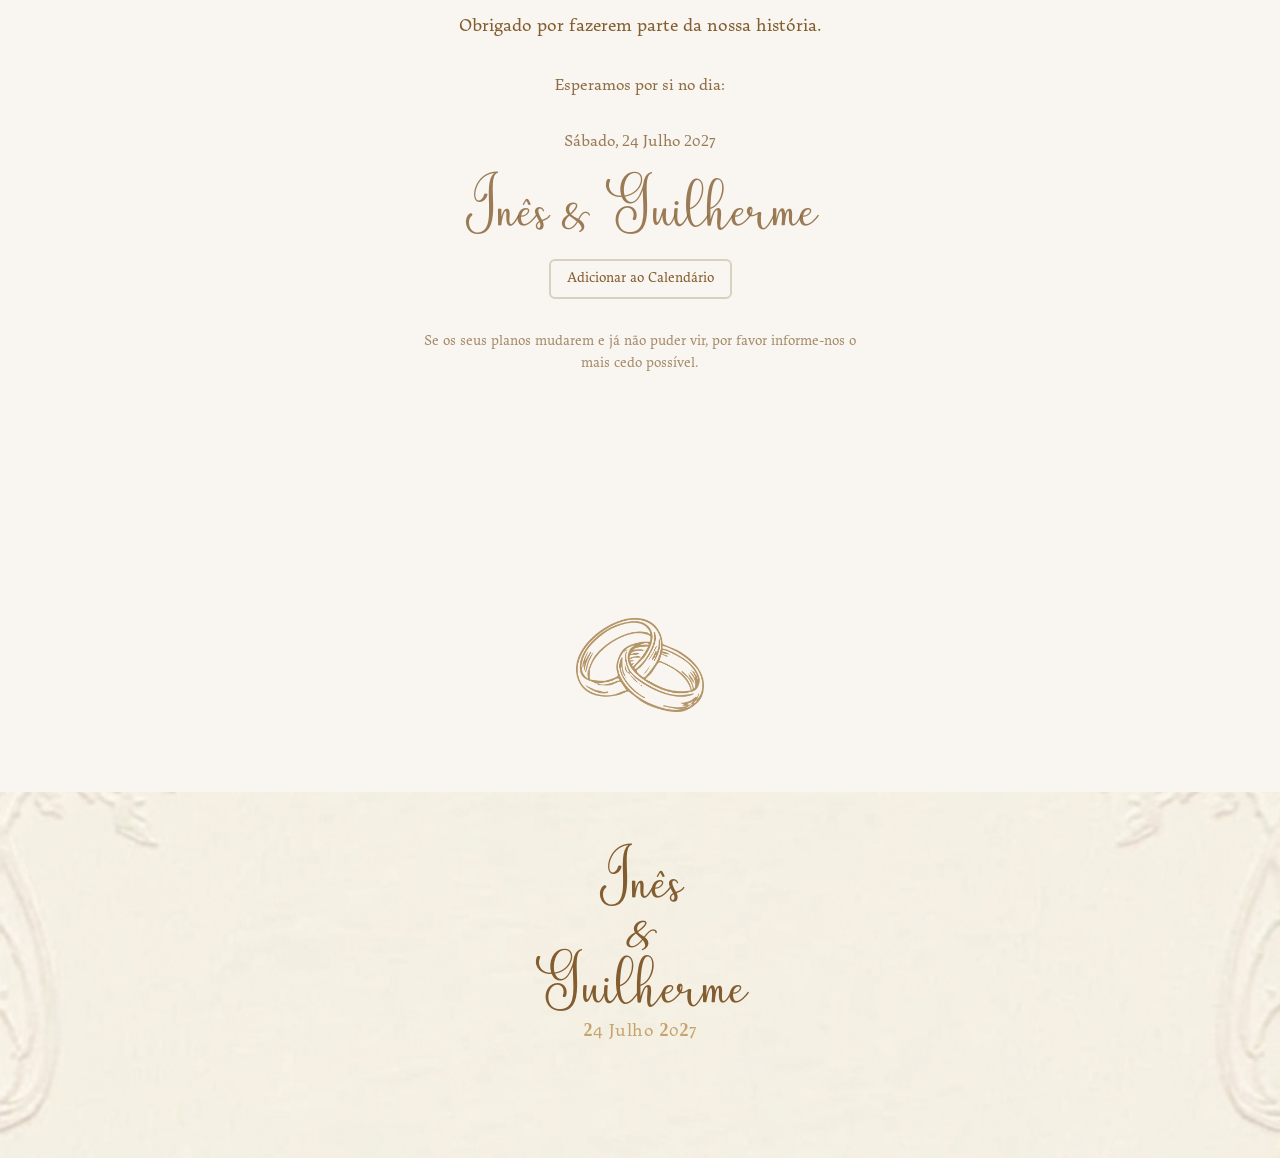
==== commit e176b134: "Update obrigado.html" ====
--- a/obrigado.html
+++ b/obrigado.html
@@ -735,13 +735,14 @@
 <section id=rsvp-confirmation class="min-h-screen bg-ivory flex items-center justify-center relative overflow-hidden">
 <div class="w-full flex flex-col items-center justify-center px-6 py-20" style=opacity:1>
 
+
+<div class="max-w-2xl text-center space-y-8 md:space-y-10" style=opacity:1;transform:none>
+
 <h2 class="font-display text-5xl md:text-6xl text-sage-dark text-center leading-relaxed tracking-wide mb- 16" style=opacity:1;transform:none
 data-pt="Muito obrigado pela sua resposta!"
 data-fr="Merci beaucoup pour votre réponse!">
 Muito obrigado pela sua resposta!
 </h2>
-<div class="max-w-2xl text-center space-y-8 md:space-y-10" style=opacity:1;transform:none>
-
 
 <p class="text-sage-dark font-body text-lg md:text-xl leading-relaxed"
    data-pt="Estamos muito entusiasmados para celebrar convosco."
@@ -769,7 +770,7 @@
 
 
 
-<p class="text-sage-dark/80 font-display text-3xl md:text-4xl mt-16" style=opacity:1>— Inês &amp; Guilherme<div class="mt-16 flex flex-col items-center gap-4" style=opacity:1;transform:none>
+<p class="text-sage-dark/80 font-display text-3xl md:text-4xl mt-16" style=opacity:1>Inês &amp; Guilherme<div class="mt-16 flex flex-col items-center gap-4" style=opacity:1;transform:none>
 
 <div class="relative inline-block text-left">
   <!-- Botão principal -->
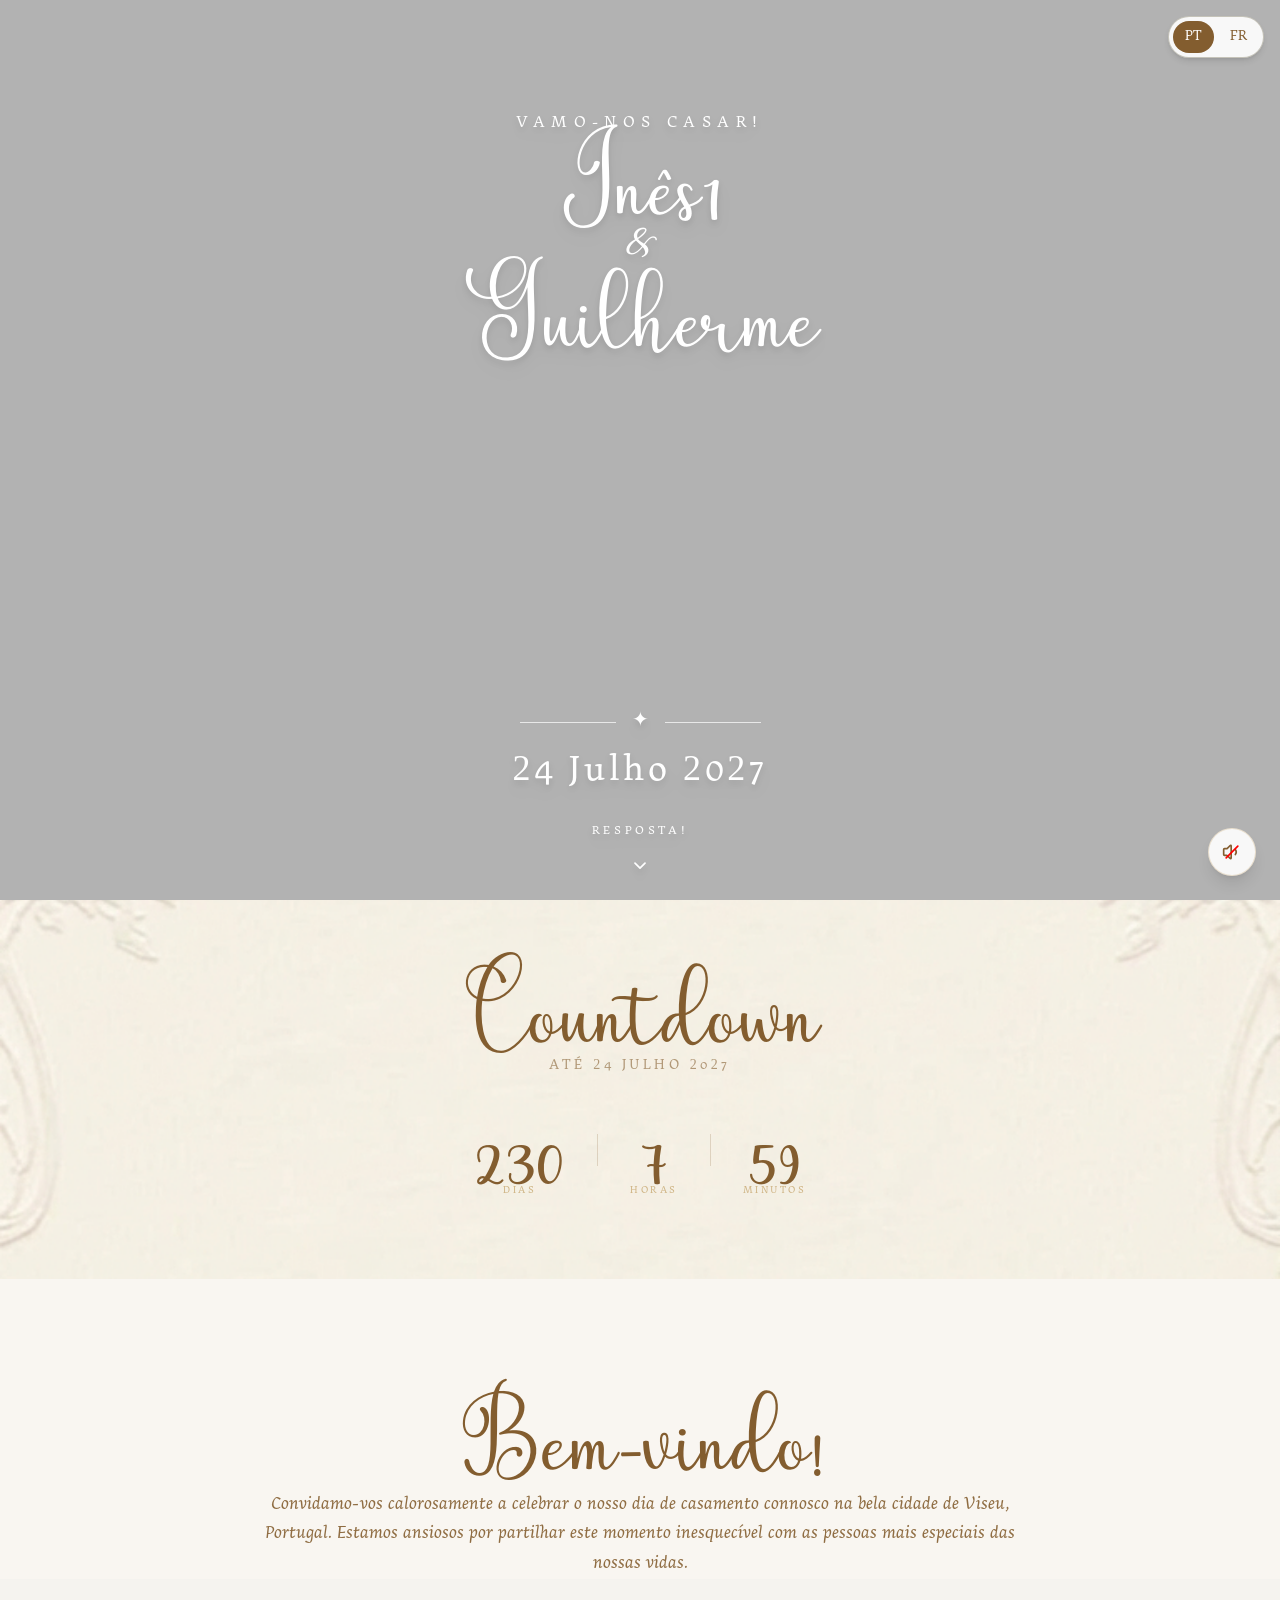
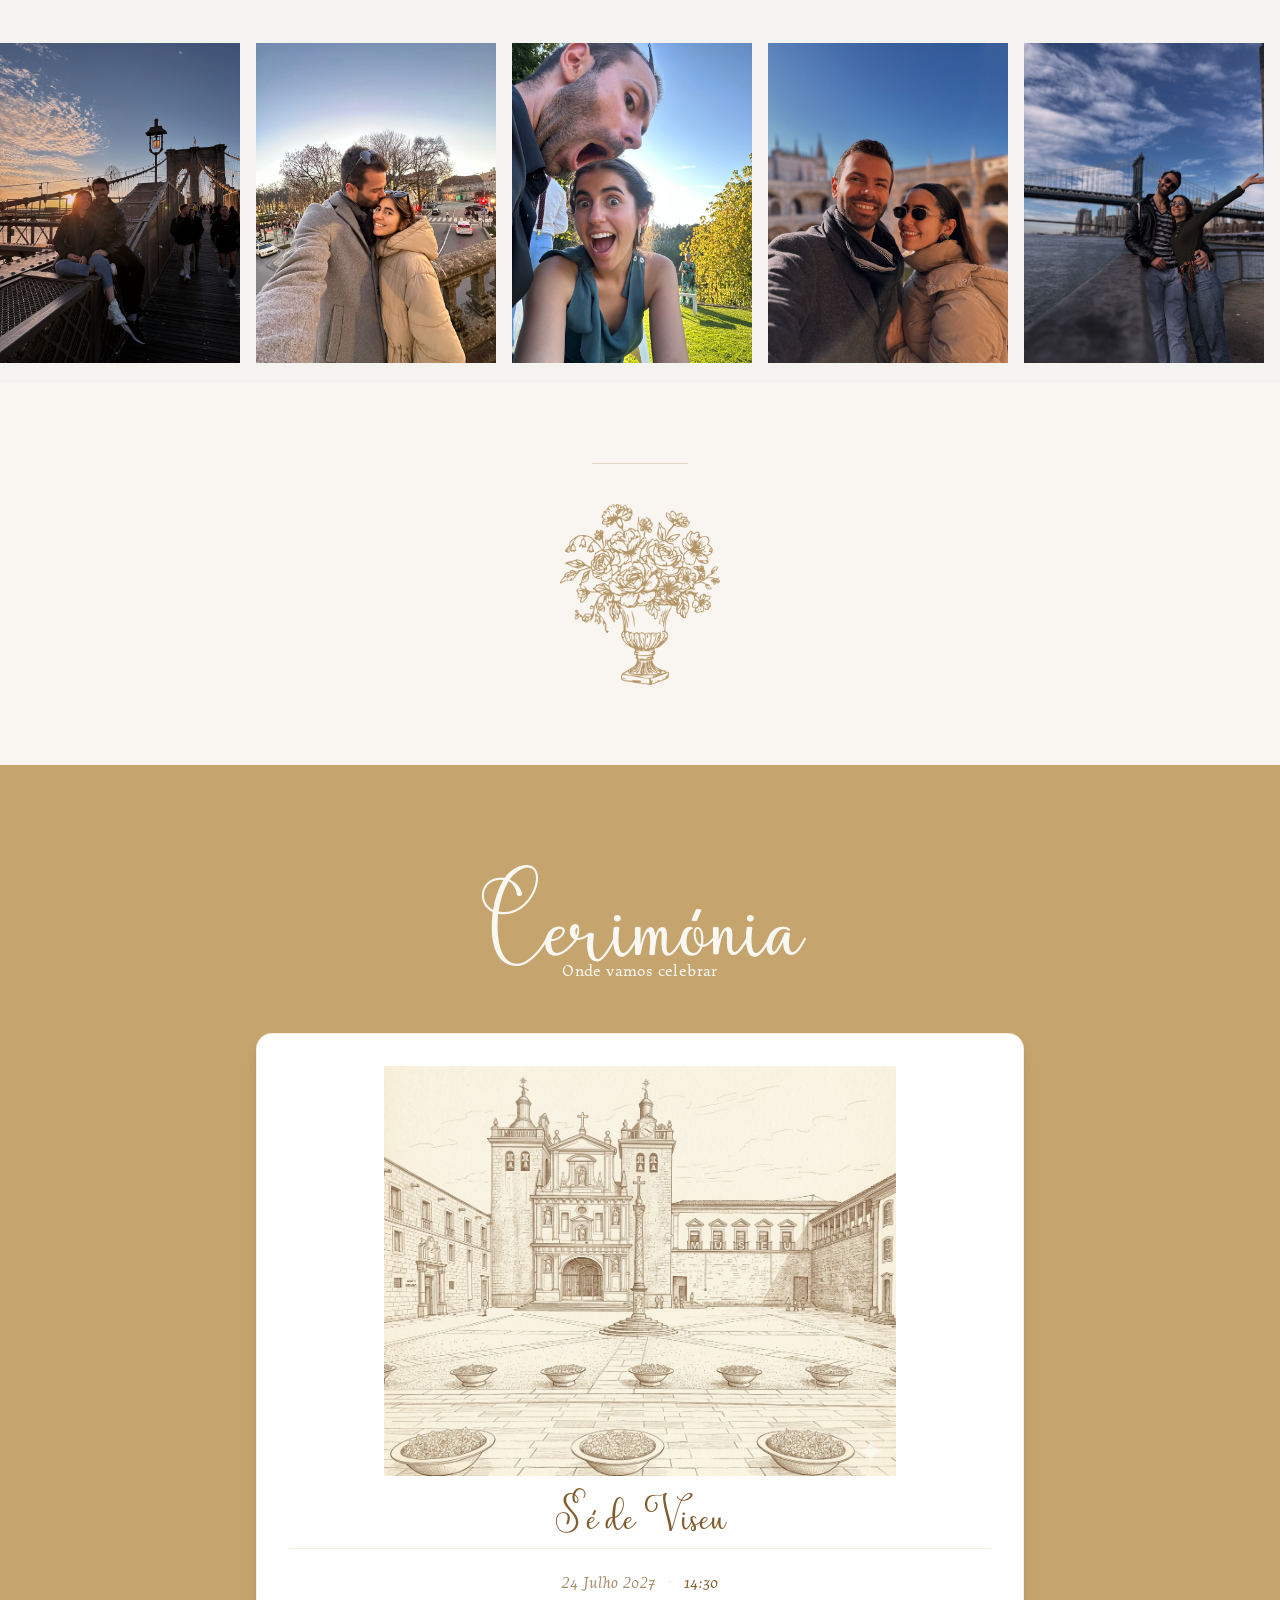
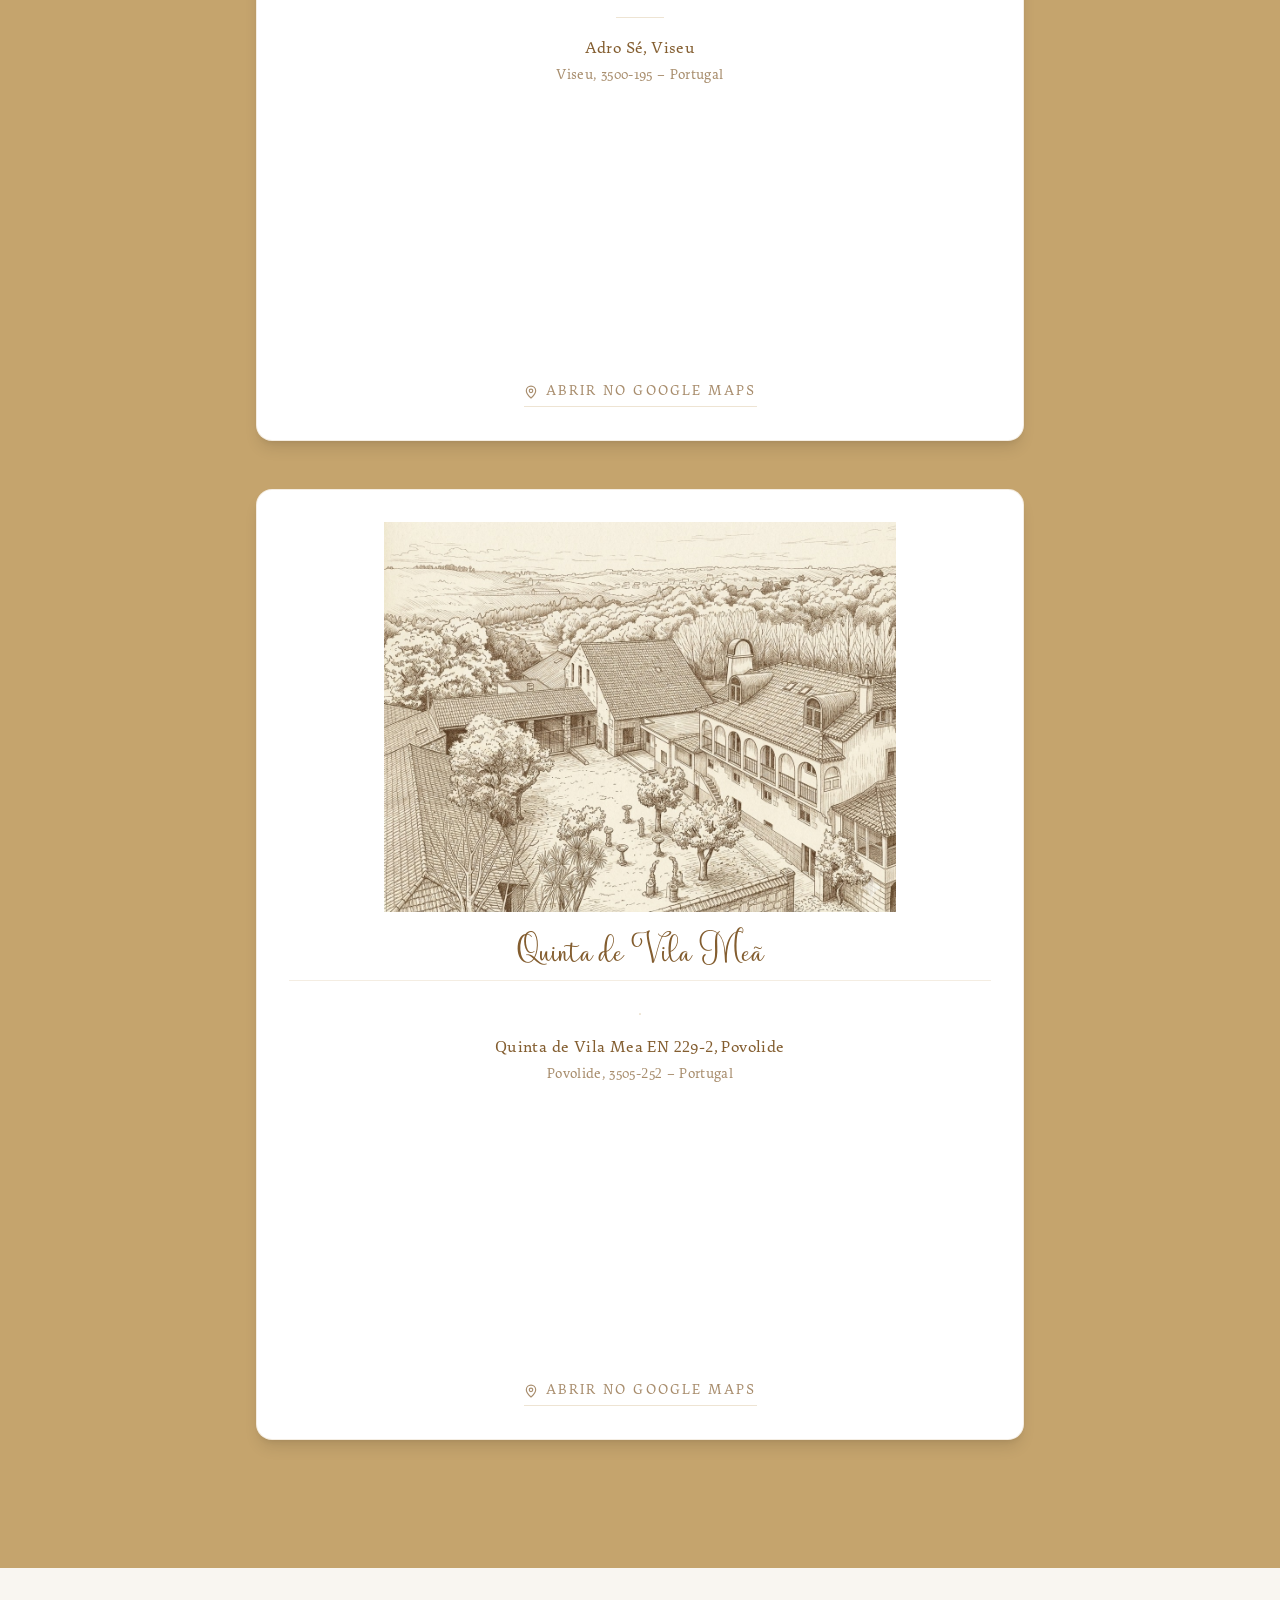
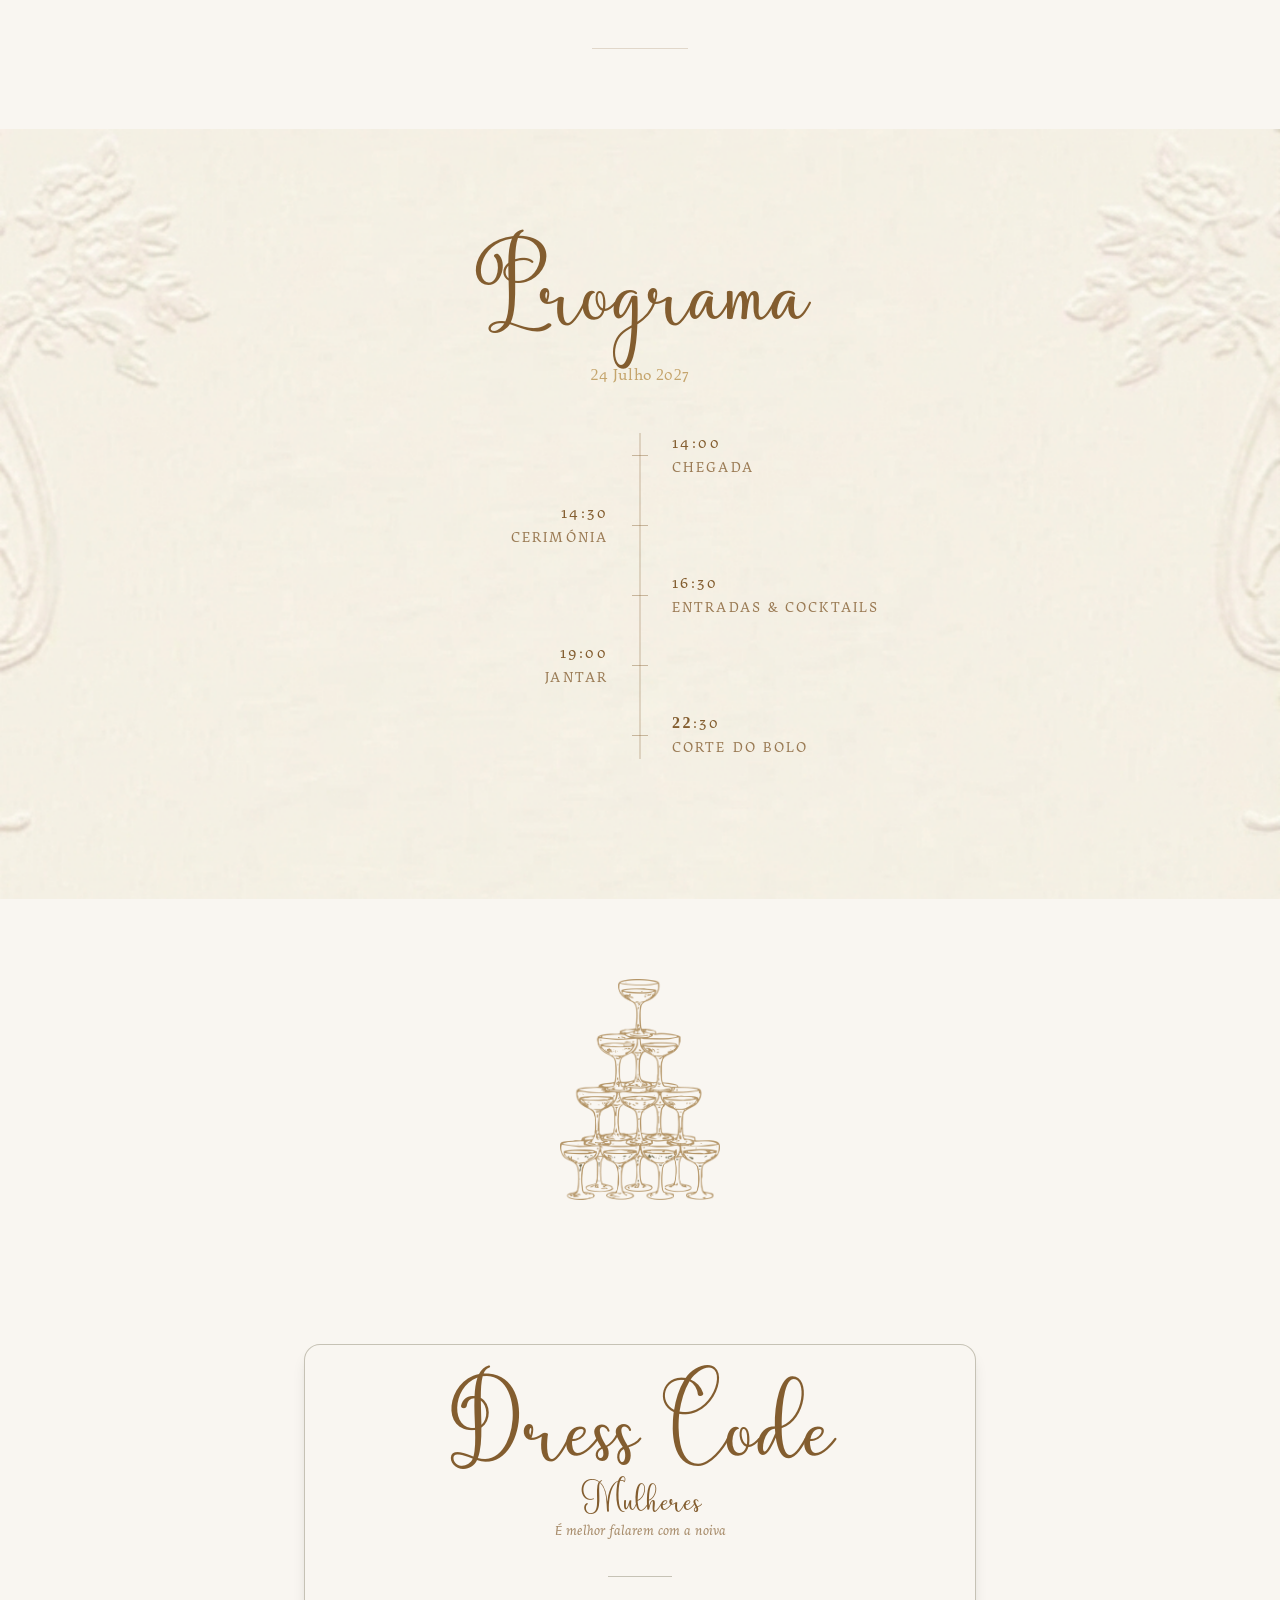
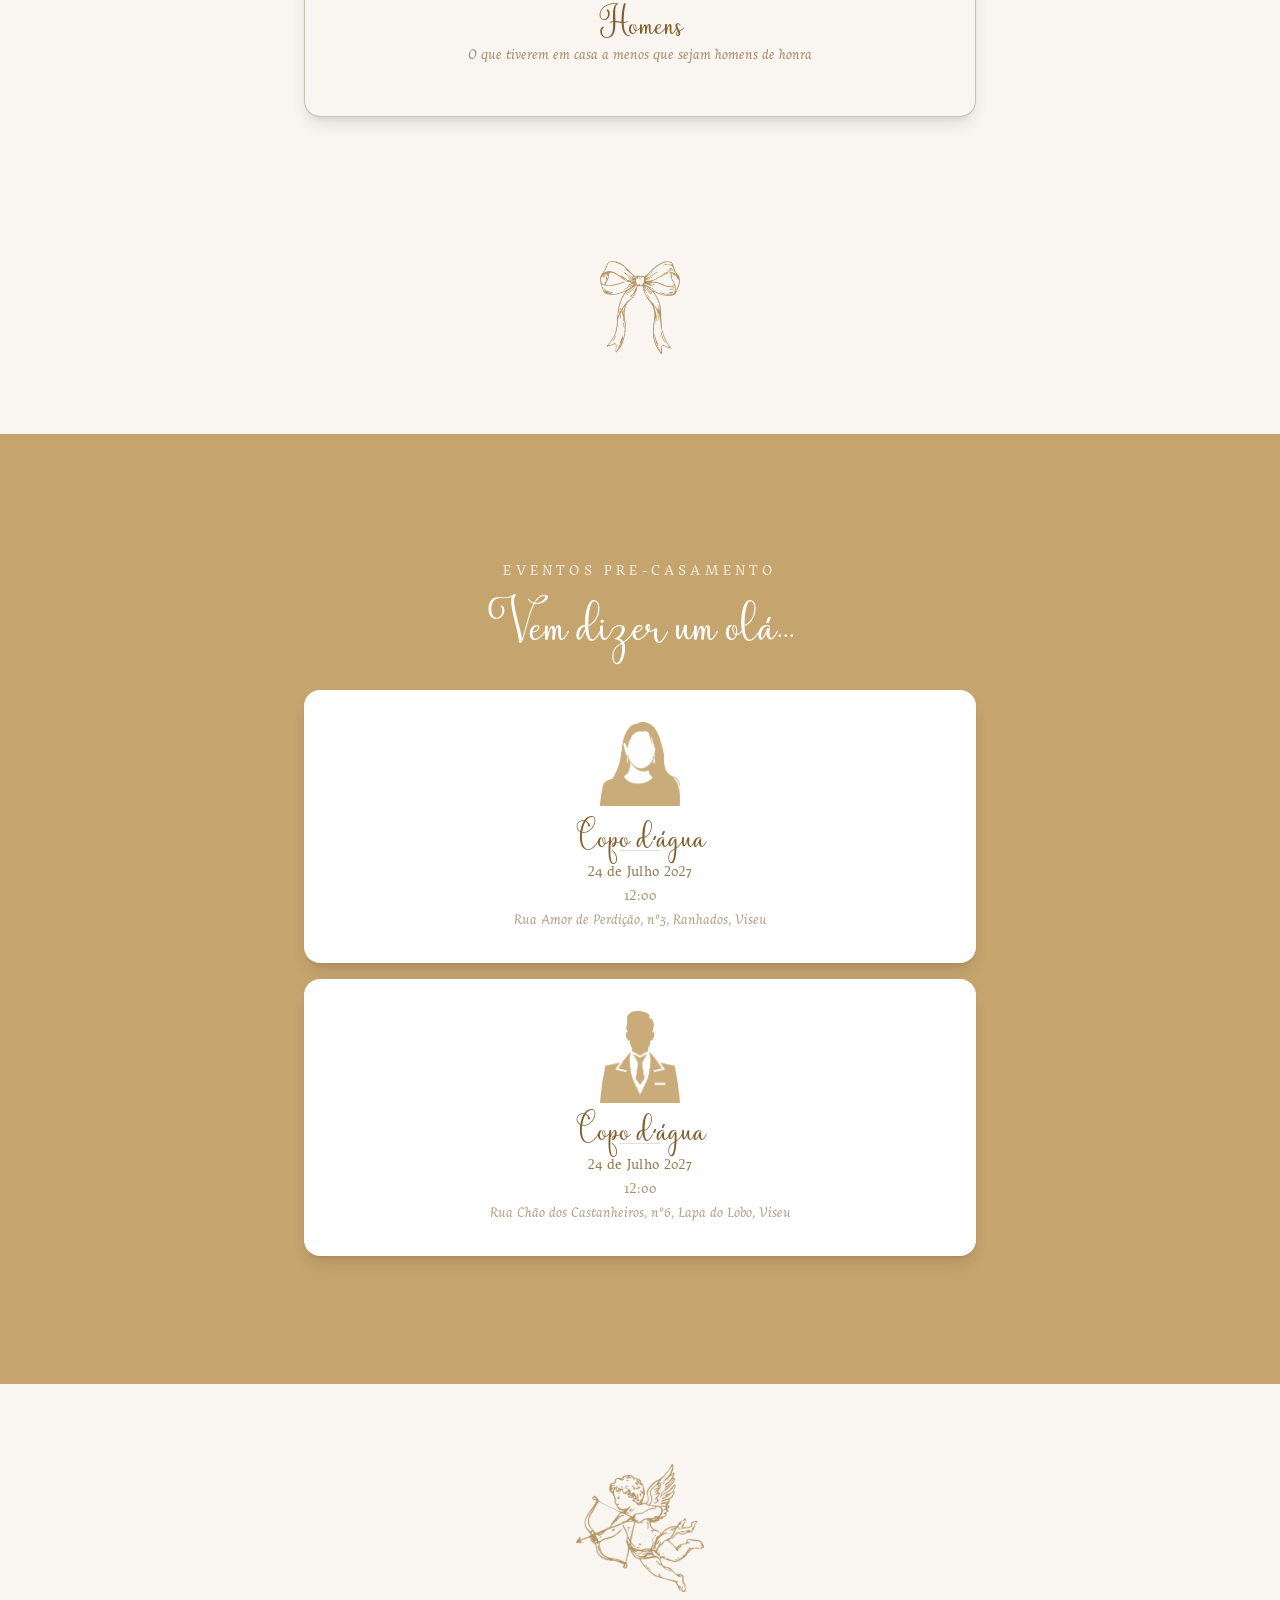
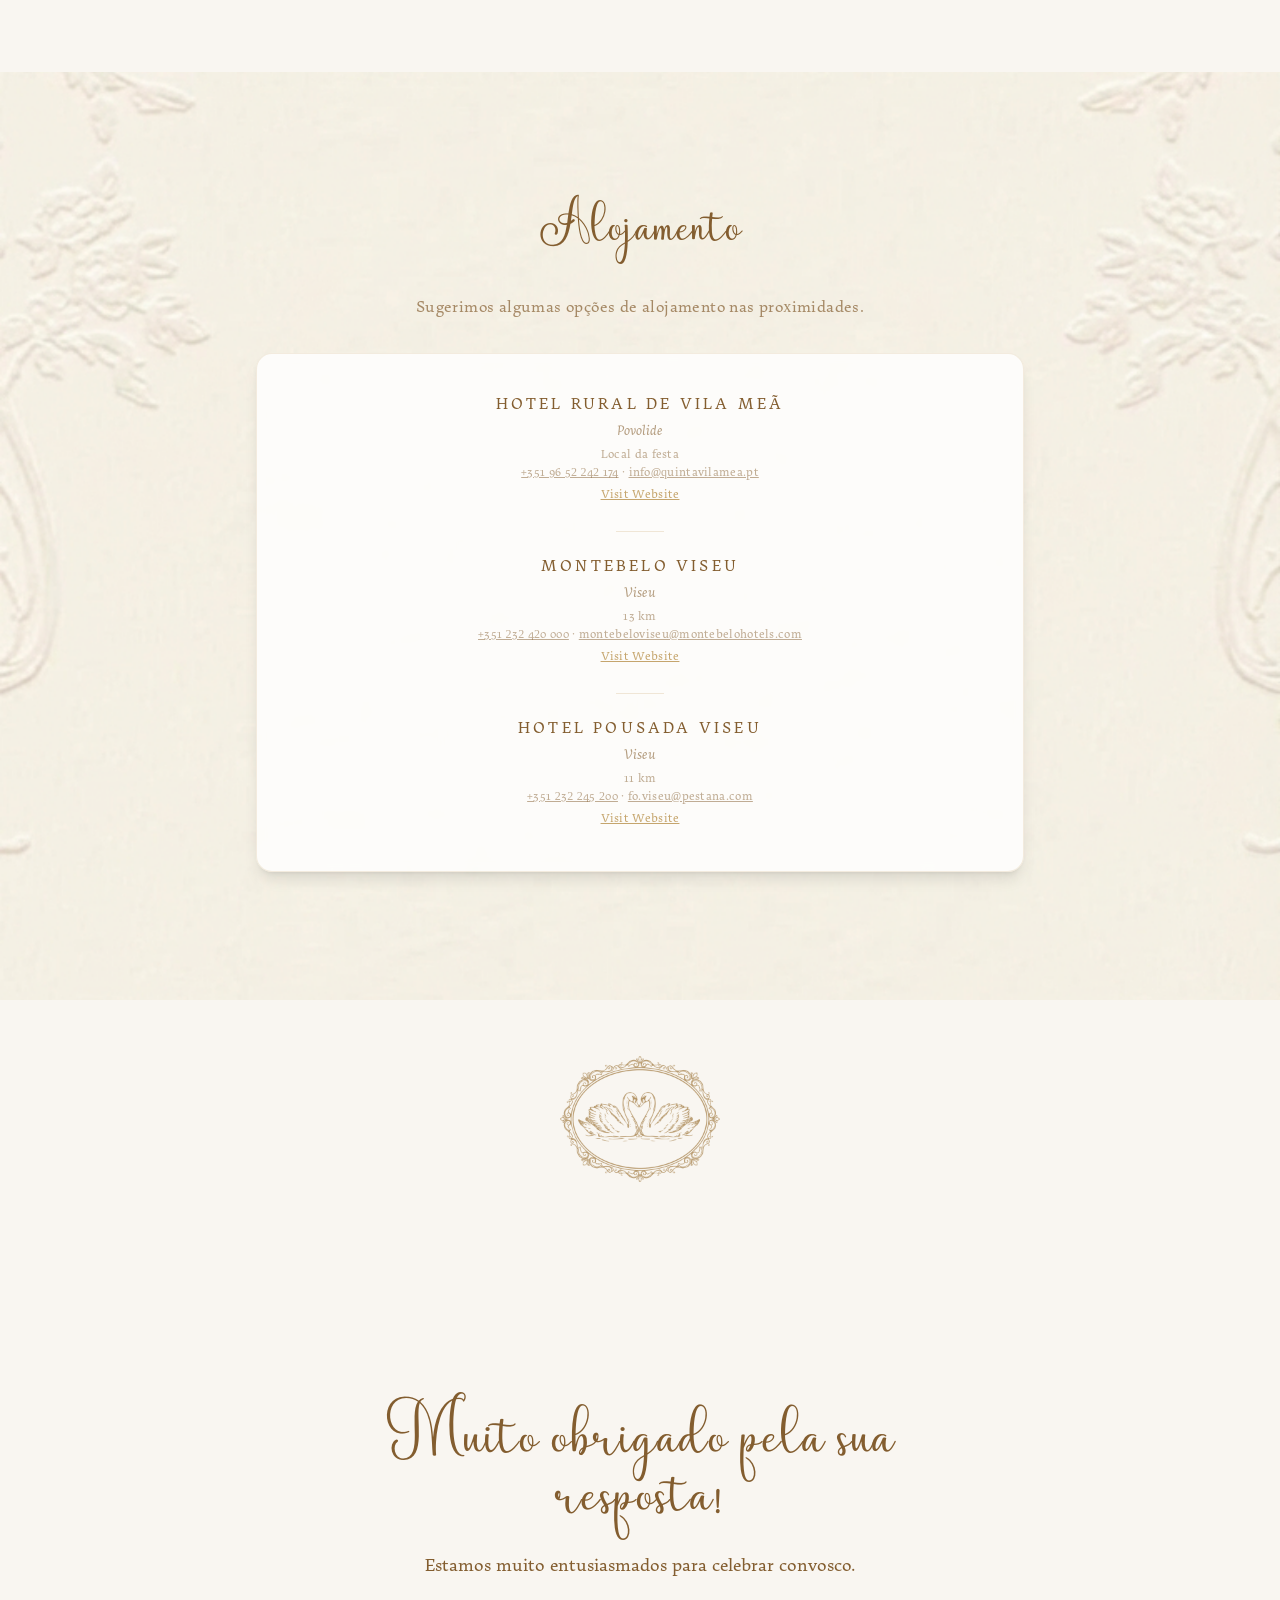
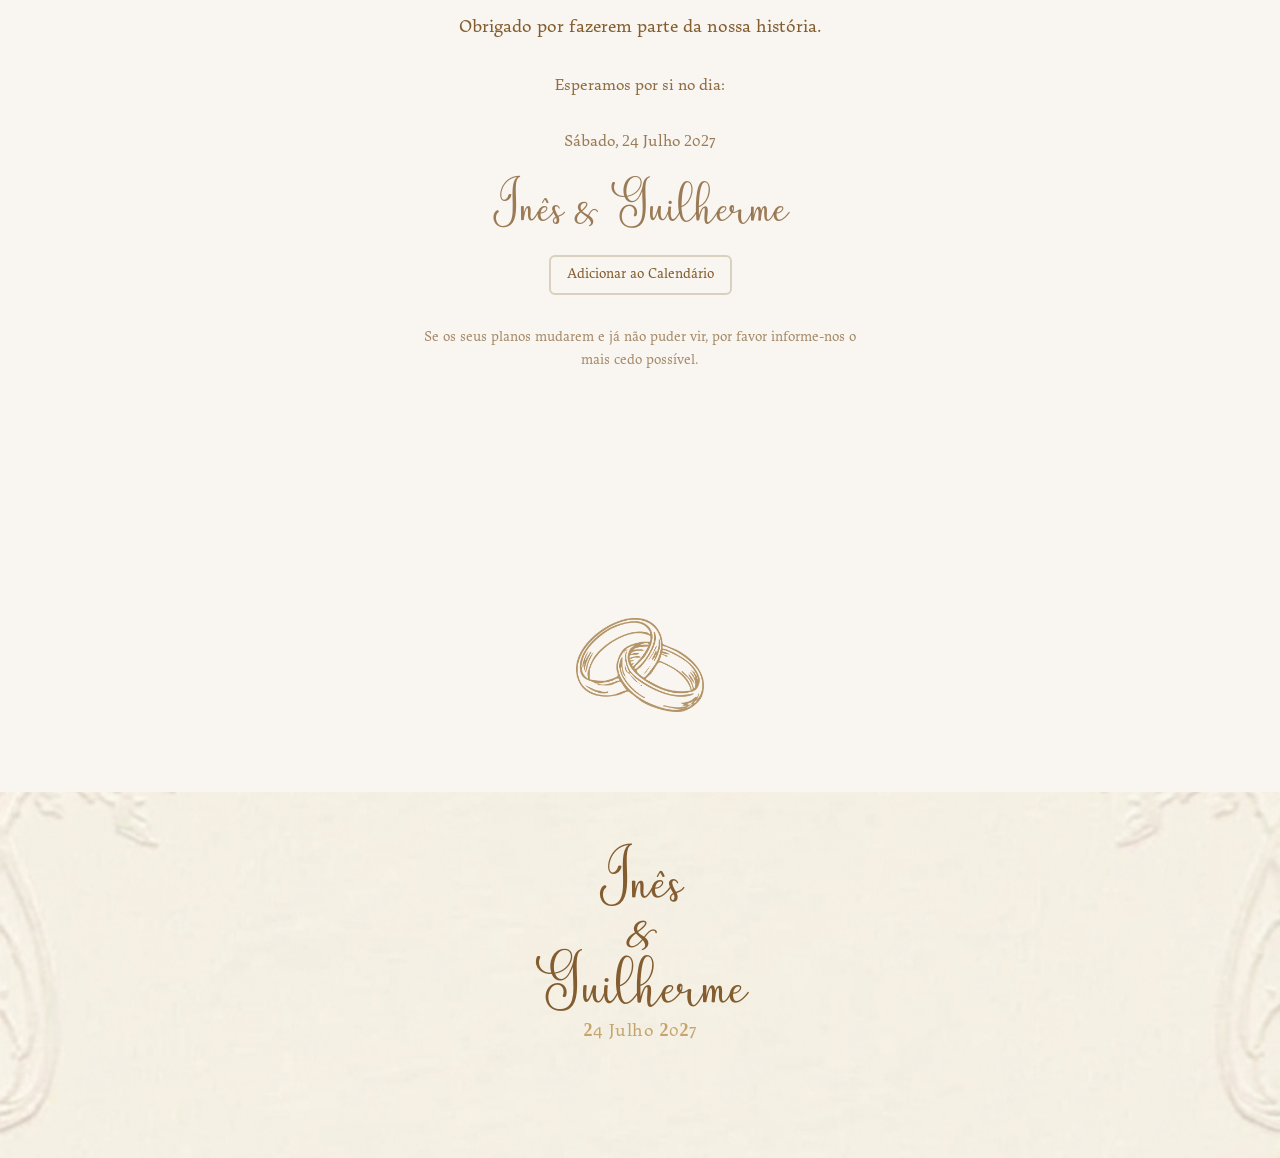
==== commit 58b80471: "Update obrigado.html" ====
--- a/obrigado.html
+++ b/obrigado.html
@@ -736,9 +736,9 @@
 <div class="w-full flex flex-col items-center justify-center px-6 py-20" style=opacity:1>
 
 
+
 <div class="max-w-2xl text-center space-y-8 md:space-y-10" style=opacity:1;transform:none>
-
-<h2 class="font-display text-5xl md:text-6xl text-sage-dark text-center leading-relaxed tracking-wide mb- 16" style=opacity:1;transform:none
+<h2 class="font-display text-4xl md:text-5xl text-sage-dark text-center leading-relaxed tracking-wide space-y-50" style=opacity:1;transform:none
 data-pt="Muito obrigado pela sua resposta!"
 data-fr="Merci beaucoup pour votre réponse!">
 Muito obrigado pela sua resposta!
@@ -756,7 +756,7 @@
   Obrigado por fazerem parte da nossa história.
 </p>
 
-<p class="text-sage-dark/90 font-body text-base md:text-lg font-medium mt-4"
+<p class="text-sage-dark/90 font-body text-base md:text-lg font-medium"
    data-pt="Esperamos por si no dia:"
    data-fr="Nous espérons vous voir le :">
   Esperamos por si no dia:
@@ -770,7 +770,8 @@
 
 
 
-<p class="text-sage-dark/80 font-display text-3xl md:text-4xl mt-16" style=opacity:1>Inês &amp; Guilherme<div class="mt-16 flex flex-col items-center gap-4" style=opacity:1;transform:none>
+<p class="text-sage-dark/80 font-display text-3xl" style=opacity:1> Inês &amp; Guilherme</p>
+<div class="mt-16 flex flex-col items-center gap-4" style=opacity:1;transform:none>
 
 <div class="relative inline-block text-left">
   <!-- Botão principal -->
